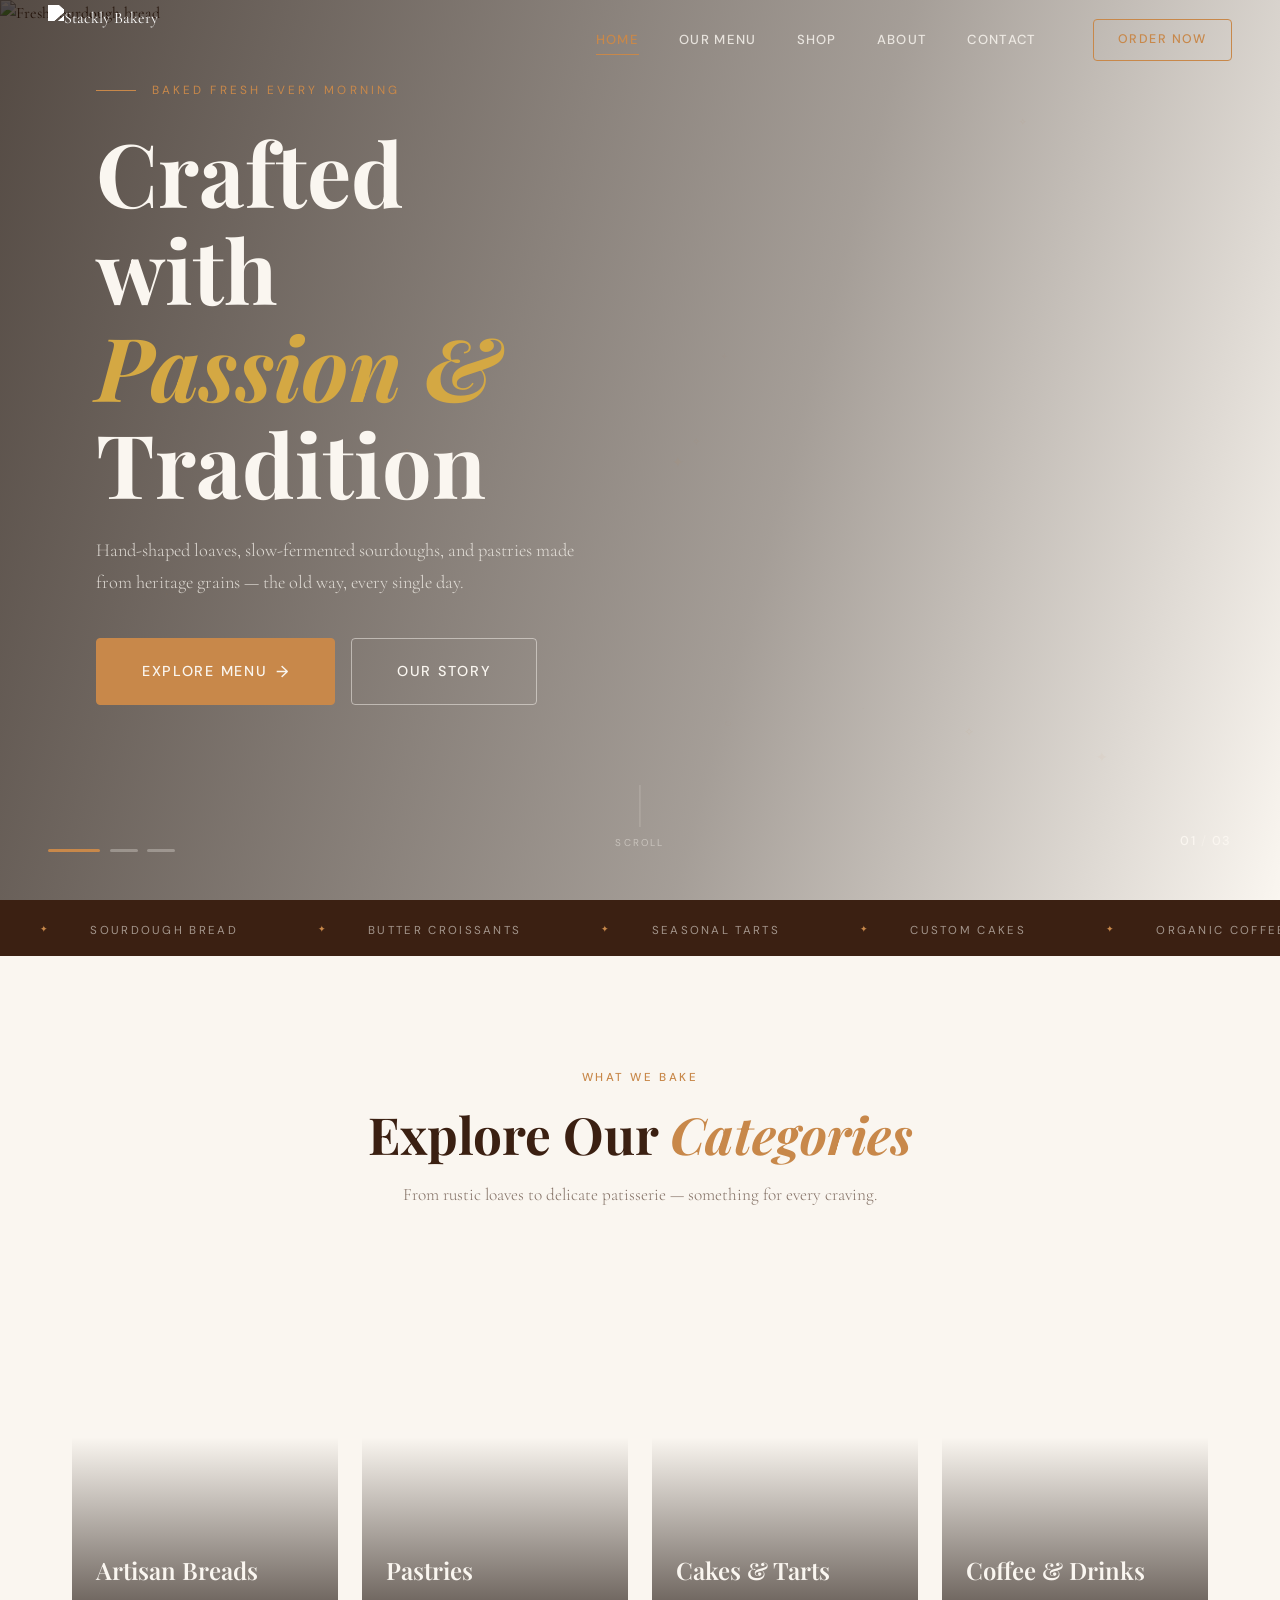
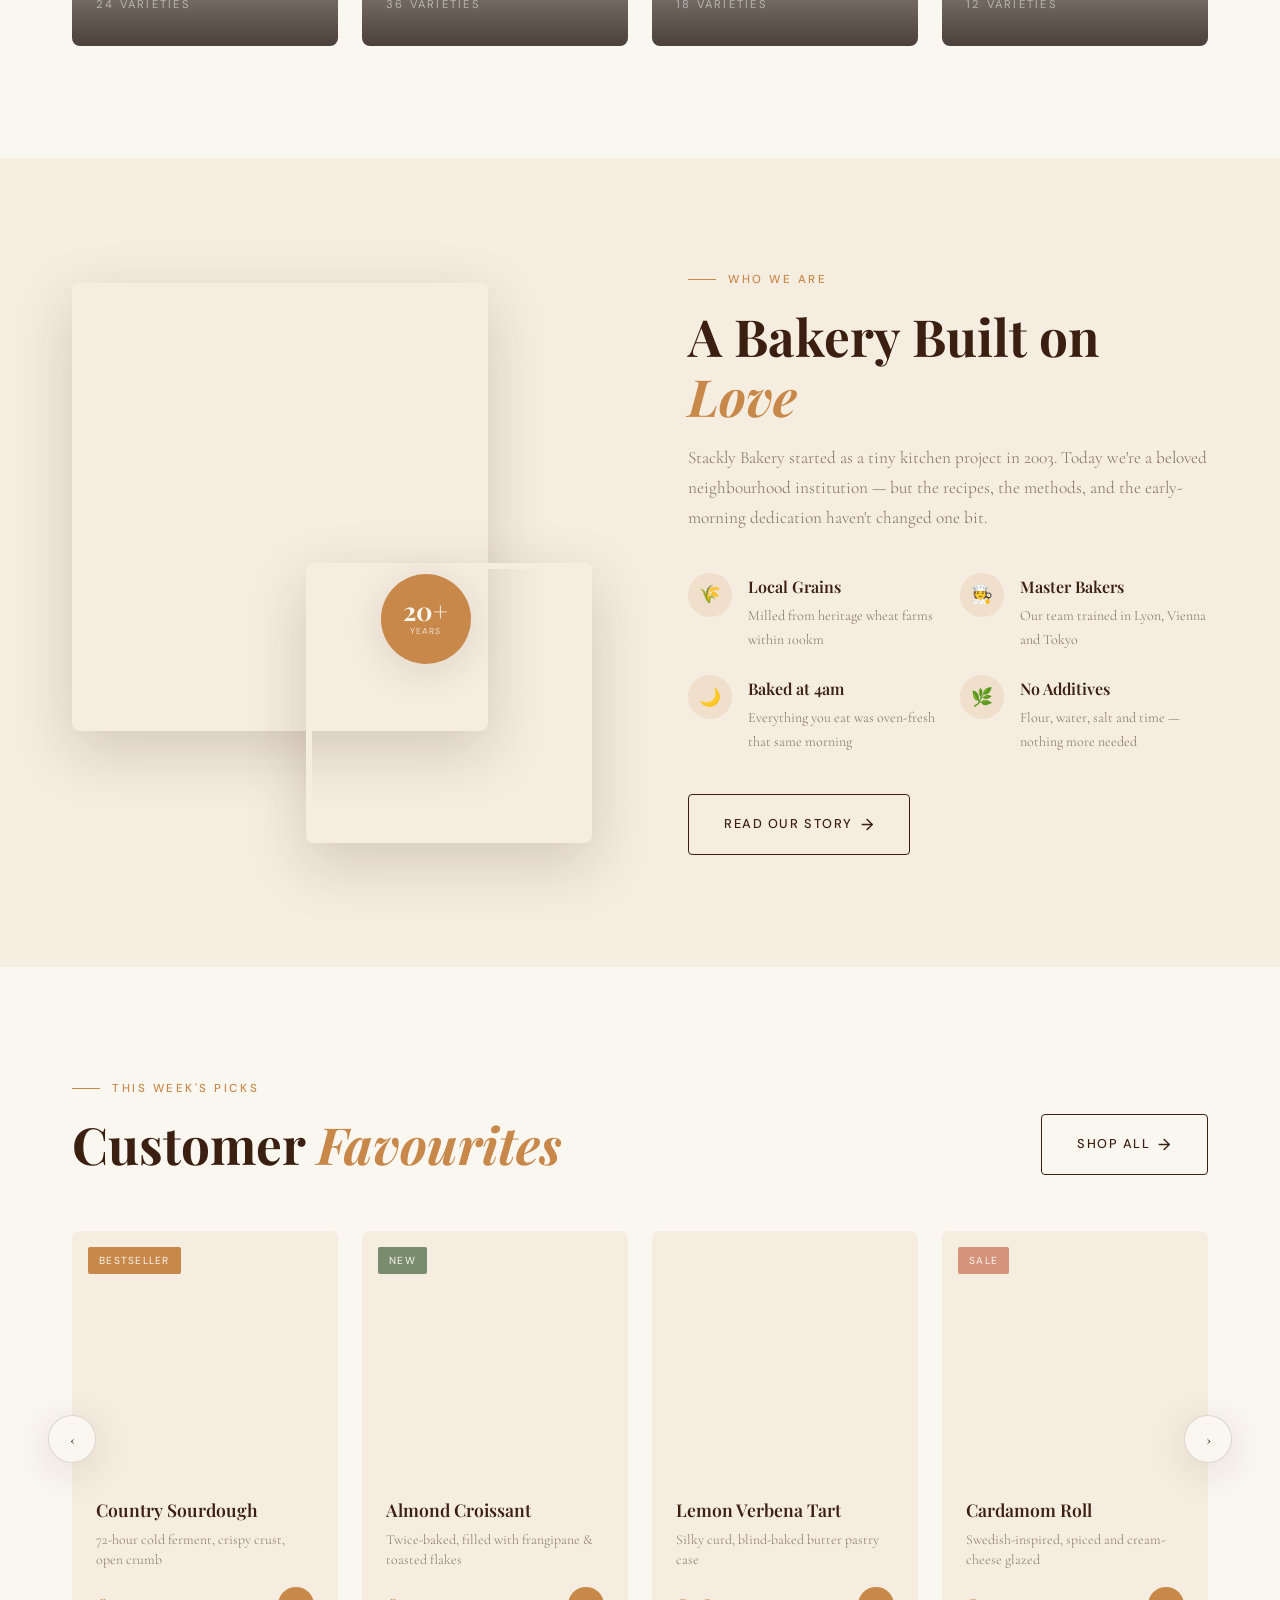
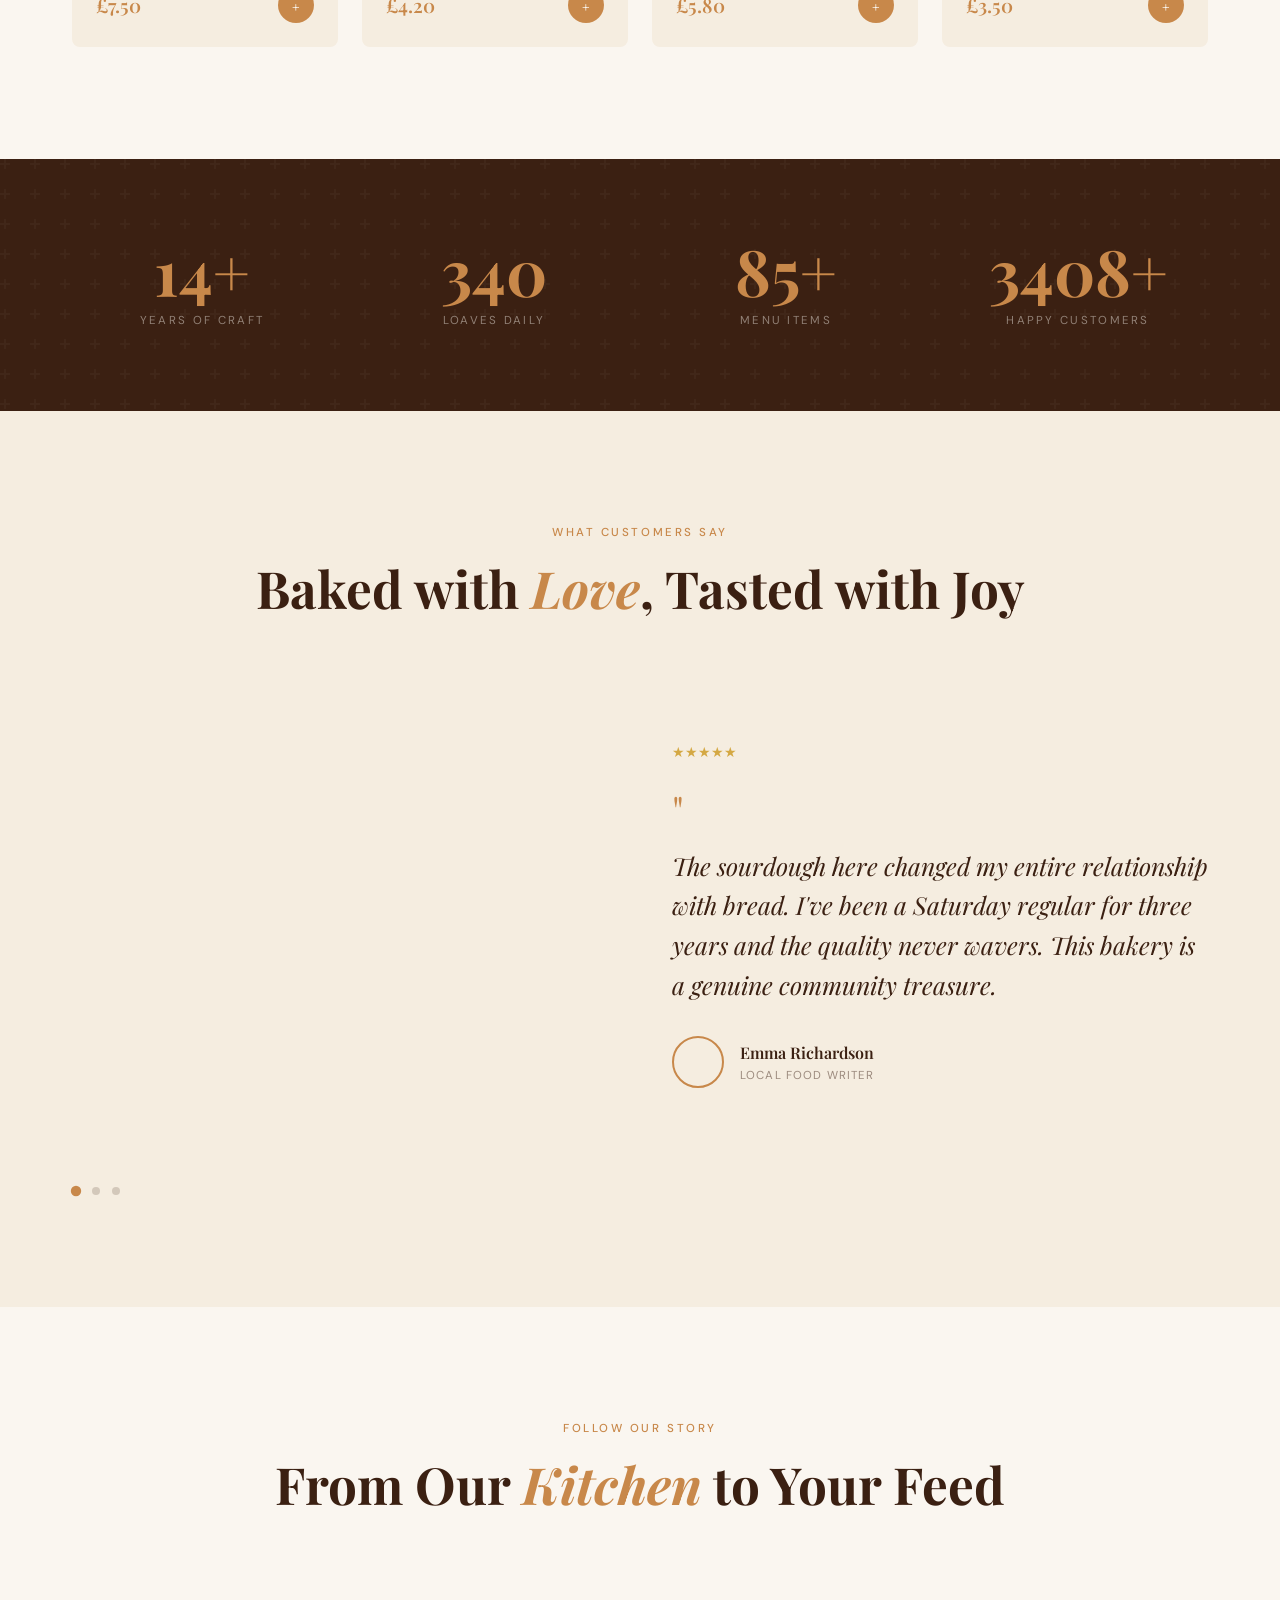
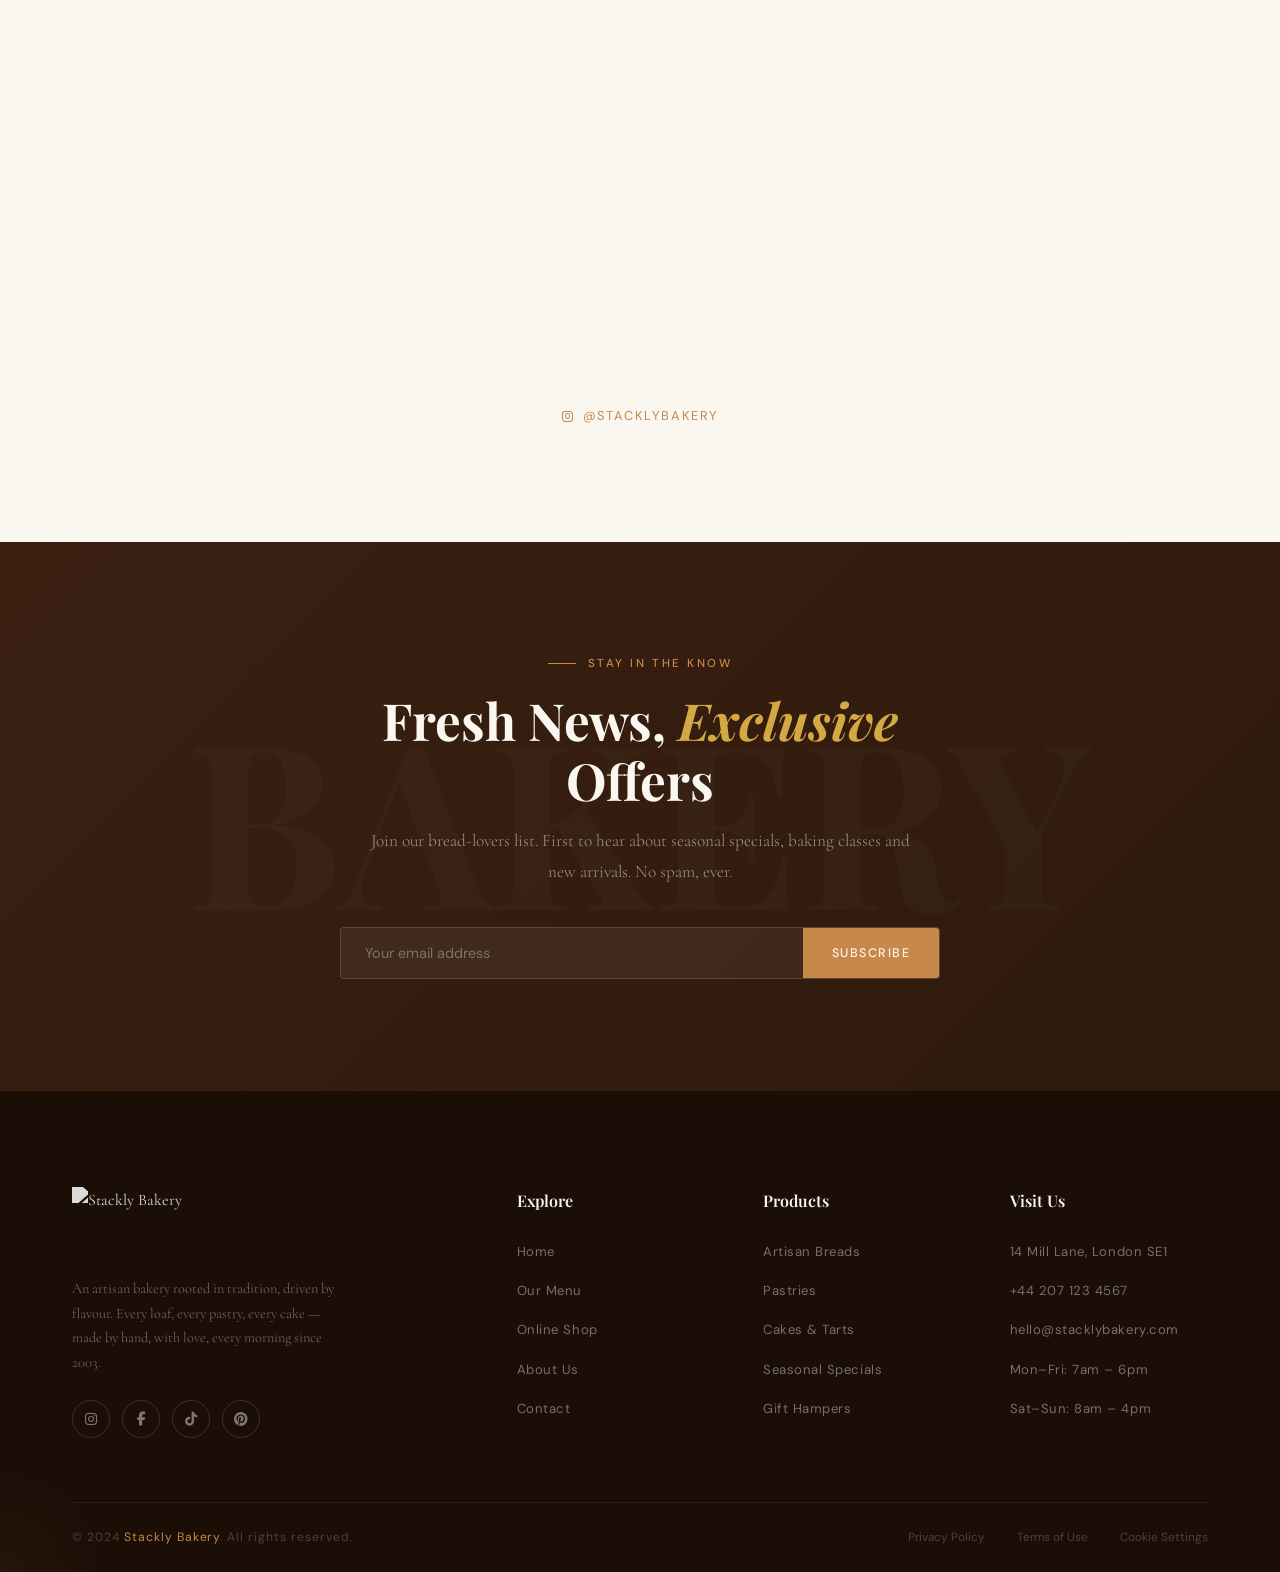
==== index.html @ cf2d7bab "initial commit" ====
<!DOCTYPE html>
<html lang="en">
<head>
  <meta charset="UTF-8" />
  <meta name="viewport" content="width=device-width, initial-scale=1.0" />
  <title>Stackly Bakery — Artisan Bread & Pastries</title>
  <link rel="stylesheet" href="style.css" />
  <link rel="stylesheet" href="https://cdnjs.cloudflare.com/ajax/libs/font-awesome/6.5.0/css/all.min.css" />
</head>
<body>

<!-- Page Transition -->
<div class="page-overlay" id="page-overlay"></div>

<!-- Mobile Menu -->
<nav class="mobile-menu" id="mobile-menu">
  <button class="mobile-close" id="mobile-close" aria-label="Close menu">
    <span class="mobile-close-icon"></span>
  </button>
  <a href="index.html" class="active">Home</a>
  <a href="menu.html">Our Menu</a>
  <a href="shop.html">Shop</a>
  <a href="about.html">About</a>
  <a href="contact.html">Contact</a>
  <div class="mobile-menu-order">
    <a href="shop.html" class="mobile-menu-order-btn">Order Now</a>
  </div>
  <div class="mobile-menu-footer">STACKLY BAKERY · EST. 2003</div>
</nav>

<!-- Navbar -->
<header class="navbar" id="navbar">
  <a href="index.html" class="nav-logo">
    <img
      src="https://snabsolutions.in/wp-content/uploads/2026/02/stackly-snab-solutions.png"
      alt="Stackly Bakery"
      class="nav-logo-img"
      loading="eager"
    />
    <span class="nav-logo-text"> <span></span></span>
  </a>
  <nav class="nav-links">
    <a href="index.html" class="active">Home</a>
    <a href="menu.html">Our Menu</a>
    <a href="shop.html">Shop</a>
    <a href="about.html">About</a>
    <a href="contact.html">Contact</a>
  </nav>
  <a href="shop.html" class="nav-cta">Order Now</a>
  <button class="hamburger" id="hamburger" aria-label="Open menu">
    <span></span><span></span><span></span>
  </button>
</header>

<!-- ══════════════════════════════════════════
     HERO SLIDER
══════════════════════════════════════════ -->
<section class="hero-home">
  <div class="hero-slider">

    <div class="hero-slide active">
      <img
        src="https://images.unsplash.com/photo-1555507036-ab1f4038808a?w=1600&q=80&fit=crop&fm=webp"
        alt="Fresh sourdough bread"
        loading="eager"
      />
      <div class="hero-content">
        <p class="hero-eyebrow">Baked Fresh Every Morning</p>
        <h1 class="hero-title">Crafted with<br /><em>Passion &</em><br />Tradition</h1>
        <p class="hero-text">Hand-shaped loaves, slow-fermented sourdoughs, and pastries made from heritage grains — the old way, every single day.</p>
        <div class="hero-btns">
          <a href="menu.html" class="btn btn-primary btn-lg btn-arrow">Explore Menu</a>
          <a href="about.html" class="btn btn-outline btn-lg">Our Story</a>
        </div>
      </div>
    </div>

    <div class="hero-slide">
      <img
        src="https://images.unsplash.com/photo-1558961363-fa8fdf82db35?w=1600&q=80&fit=crop&fm=webp"
        alt="Assorted pastries"
        loading="lazy"
      />
      <div class="hero-content">
        <p class="hero-eyebrow">Sweet Moments Daily</p>
        <h1 class="hero-title">Pastries Worth<br /><em>Waking Up</em><br />Early For</h1>
        <p class="hero-text">Buttery croissants, fruit tarts, and hand-piped cakes — each made in-house before sunrise so they're perfect for you.</p>
        <div class="hero-btns">
          <a href="menu.html" class="btn btn-primary btn-lg btn-arrow">View Pastries</a>
          <a href="shop.html" class="btn btn-outline btn-lg">Shop Gifts</a>
        </div>
      </div>
    </div>

    <div class="hero-slide">
      <img
        src="https://images.unsplash.com/photo-1509440159596-0249088772ff?w=1600&q=80&fit=crop&fm=webp"
        alt="Baker at work"
        loading="lazy"
      />
      <div class="hero-content">
        <p class="hero-eyebrow">Since 2003</p>
        <h1 class="hero-title">Twenty Years of<br /><em>Artisan</em><br />Excellence</h1>
        <p class="hero-text">Two decades of perfecting our craft. Locally sourced ingredients, time-honoured recipes, and a community that keeps us kneading.</p>
        <div class="hero-btns">
          <a href="about.html" class="btn btn-primary btn-lg btn-arrow">Our Journey</a>
          <a href="contact.html" class="btn btn-outline btn-lg">Find Us</a>
        </div>
      </div>
    </div>

  </div>

  <div class="slider-nav">
    <div class="slider-dot active"></div>
    <div class="slider-dot"></div>
    <div class="slider-dot"></div>
  </div>

  <div class="slider-counter">
    <span id="slider-current">01</span> / <span id="slider-total">03</span>
  </div>

  <div class="scroll-hint">
    <div class="scroll-hint-line"></div>
    <span>Scroll</span>
  </div>
</section>

<!-- MARQUEE -->
<div class="marquee-bar">
  <div class="marquee-track">
    <div class="marquee-item">Sourdough Bread</div>
    <div class="marquee-item">Butter Croissants</div>
    <div class="marquee-item">Seasonal Tarts</div>
    <div class="marquee-item">Custom Cakes</div>
    <div class="marquee-item">Organic Coffee</div>
    <div class="marquee-item">Artisan Bagels</div>
    <div class="marquee-item">Vegan Options</div>
    <div class="marquee-item">Gift Hampers</div>
    <div class="marquee-item">Sourdough Bread</div>
    <div class="marquee-item">Butter Croissants</div>
    <div class="marquee-item">Seasonal Tarts</div>
    <div class="marquee-item">Custom Cakes</div>
    <div class="marquee-item">Organic Coffee</div>
    <div class="marquee-item">Artisan Bagels</div>
    <div class="marquee-item">Vegan Options</div>
    <div class="marquee-item">Gift Hampers</div>
  </div>
</div>

<!-- CATEGORIES -->
<section class="section categories-section">
  <div class="container">
    <div class="text-center reveal">
      <p class="section-label">What We Bake</p>
      <h2 class="section-title">Explore Our <em>Categories</em></h2>
      <p class="section-sub">From rustic loaves to delicate patisserie — something for every craving.</p>
    </div>

    <div class="categories-grid">
      <div class="cat-card reveal" data-delay="1">
        <img src="https://images.unsplash.com/photo-1549931319-a545dcf3bc7c?w=600&q=80&fit=crop&fm=webp" alt="Artisan Breads" loading="lazy" />
        <div class="cat-card-info">
          <div class="cat-card-name">Artisan Breads</div>
          <div class="cat-card-count">24 varieties</div>
        </div>
        <a href="menu.html" class="cat-card-arrow">→</a>
      </div>

      <div class="cat-card reveal" data-delay="2">
        <img src="https://images.unsplash.com/photo-1548365328-8c6db3220e4c?w=600&q=80&fit=crop&fm=webp" alt="Pastries" loading="lazy" />
        <div class="cat-card-info">
          <div class="cat-card-name">Pastries</div>
          <div class="cat-card-count">36 varieties</div>
        </div>
        <a href="menu.html" class="cat-card-arrow">→</a>
      </div>

      <div class="cat-card reveal" data-delay="3">
        <img src="https://images.unsplash.com/photo-1486427944299-d1955d23e34d?w=600&q=80&fit=crop&fm=webp" alt="Cakes" loading="lazy" />
        <div class="cat-card-info">
          <div class="cat-card-name">Cakes &amp; Tarts</div>
          <div class="cat-card-count">18 varieties</div>
        </div>
        <a href="menu.html" class="cat-card-arrow">→</a>
      </div>

      <div class="cat-card reveal" data-delay="4">
        <img src="https://images.unsplash.com/photo-1495474472287-4d71bcdd2085?w=600&q=80&fit=crop&fm=webp" alt="Coffee &amp; Drinks" loading="lazy" />
        <div class="cat-card-info">
          <div class="cat-card-name">Coffee &amp; Drinks</div>
          <div class="cat-card-count">12 varieties</div>
        </div>
        <a href="menu.html" class="cat-card-arrow">→</a>
      </div>
    </div>
  </div>
</section>

<!-- ABOUT TEASER -->
<section class="section about-teaser">
  <div class="container">
    <div class="about-teaser-inner">
      <div class="about-image-stack reveal-left">
        <div class="about-img-main">
          <img src="https://images.unsplash.com/photo-1507003211169-0a1dd7228f2d?w=700&q=80&fit=crop&crop=faces&fm=webp" alt="Head baker" loading="lazy" />
        </div>
        <div class="about-img-accent">
          <img src="https://images.unsplash.com/photo-1568254183919-78a4f43a2877?w=400&q=80&fit=crop&fm=webp" alt="Fresh loaves" loading="lazy" />
        </div>
        <div class="about-badge">
          <div class="about-badge-num">20+</div>
          <div class="about-badge-text">Years</div>
        </div>
      </div>

      <div class="reveal-right">
        <p class="section-label">Who We Are</p>
        <h2 class="section-title">A Bakery Built on <em>Love</em></h2>
        <p class="section-sub">Stackly Bakery started as a tiny kitchen project in 2003. Today we're a beloved neighbourhood institution — but the recipes, the methods, and the early-morning dedication haven't changed one bit.</p>

        <div class="about-features">
          <div class="about-feat">
            <div class="about-feat-icon">🌾</div>
            <div>
              <div class="about-feat-title">Local Grains</div>
              <div class="about-feat-text">Milled from heritage wheat farms within 100km</div>
            </div>
          </div>
          <div class="about-feat">
            <div class="about-feat-icon">🧑‍🍳</div>
            <div>
              <div class="about-feat-title">Master Bakers</div>
              <div class="about-feat-text">Our team trained in Lyon, Vienna and Tokyo</div>
            </div>
          </div>
          <div class="about-feat">
            <div class="about-feat-icon">🌙</div>
            <div>
              <div class="about-feat-title">Baked at 4am</div>
              <div class="about-feat-text">Everything you eat was oven-fresh that same morning</div>
            </div>
          </div>
          <div class="about-feat">
            <div class="about-feat-icon">🌿</div>
            <div>
              <div class="about-feat-title">No Additives</div>
              <div class="about-feat-text">Flour, water, salt and time — nothing more needed</div>
            </div>
          </div>
        </div>

        <div style="margin-top:2.5rem">
          <a href="about.html" class="btn btn-outline-dark btn-arrow">Read Our Story</a>
        </div>
      </div>
    </div>
  </div>
</section>

<!-- FEATURED PRODUCTS -->
<section class="section products-section">
  <div class="container">
    <div style="display:flex;align-items:flex-end;justify-content:space-between;flex-wrap:wrap;gap:1rem;">
      <div class="reveal">
        <p class="section-label">This Week's Picks</p>
        <h2 class="section-title">Customer <em>Favourites</em></h2>
      </div>
      <a href="shop.html" class="btn btn-outline-dark btn-arrow reveal">Shop All</a>
    </div>

    <div class="products-carousel">
      <div class="products-track-wrap">
        <div class="products-track" id="products-track">

          <div class="product-card">
            <div class="product-img">
              <img src="https://images.unsplash.com/photo-1586444248902-2f64eddc13df?w=500&q=80&fit=crop&fm=webp" alt="Country Sourdough" loading="lazy" />
              <div class="product-badge">Bestseller</div>
            </div>
            <div class="product-info">
              <div class="product-name">Country Sourdough</div>
              <div class="product-desc">72-hour cold ferment, crispy crust, open crumb</div>
              <div class="product-footer">
                <div class="product-price">£7.50</div>
                <button class="product-add" title="Add to cart">+</button>
              </div>
            </div>
          </div>

          <div class="product-card">
            <div class="product-img">
              <img src="https://images.unsplash.com/photo-1555507036-ab1f4038808a?w=500&q=80&fit=crop&fm=webp" alt="Almond Croissant" loading="lazy" />
              <div class="product-badge new">New</div>
            </div>
            <div class="product-info">
              <div class="product-name">Almond Croissant</div>
              <div class="product-desc">Twice-baked, filled with frangipane &amp; toasted flakes</div>
              <div class="product-footer">
                <div class="product-price">£4.20</div>
                <button class="product-add" title="Add to cart">+</button>
              </div>
            </div>
          </div>

          <div class="product-card">
            <div class="product-img">
              <img src="https://images.unsplash.com/photo-1571115177098-24ec42ed204d?w=500&q=80&fit=crop&fm=webp" alt="Lemon Tart" loading="lazy" />
            </div>
            <div class="product-info">
              <div class="product-name">Lemon Verbena Tart</div>
              <div class="product-desc">Silky curd, blind-baked butter pastry case</div>
              <div class="product-footer">
                <div class="product-price">£5.80</div>
                <button class="product-add" title="Add to cart">+</button>
              </div>
            </div>
          </div>

          <div class="product-card">
            <div class="product-img">
              <img src="https://images.unsplash.com/photo-1464349095431-e9a21285b5f3?w=500&q=80&fit=crop&fm=webp" alt="Cardamom Roll" loading="lazy" />
              <div class="product-badge sale">Sale</div>
            </div>
            <div class="product-info">
              <div class="product-name">Cardamom Roll</div>
              <div class="product-desc">Swedish-inspired, spiced and cream-cheese glazed</div>
              <div class="product-footer">
                <div class="product-price">£3.50</div>
                <button class="product-add" title="Add to cart">+</button>
              </div>
            </div>
          </div>

          <div class="product-card">
            <div class="product-img">
              <img src="https://images.unsplash.com/photo-1520218747668-a1d58ad7d5ff?w=500&q=80&fit=crop&fm=webp" alt="Chocolate Cake" loading="lazy" />
            </div>
            <div class="product-info">
              <div class="product-name">Dark Chocolate Cake</div>
              <div class="product-desc">Three layers, ganache drip, cocoa nibs topping</div>
              <div class="product-footer">
                <div class="product-price">£32.00</div>
                <button class="product-add" title="Add to cart">+</button>
              </div>
            </div>
          </div>

          <div class="product-card">
            <div class="product-img">
              <img src="https://images.unsplash.com/photo-1534432182912-63863115e106?w=500&q=80&fit=crop&fm=webp" alt="Focaccia" loading="lazy" />
              <div class="product-badge new">New</div>
            </div>
            <div class="product-info">
              <div class="product-name">Rosemary Focaccia</div>
              <div class="product-desc">Dimpled, olive-oiled, topped with fleur de sel</div>
              <div class="product-footer">
                <div class="product-price">£5.00</div>
                <button class="product-add" title="Add to cart">+</button>
              </div>
            </div>
          </div>

        </div>
      </div>
      <button class="carousel-prev" id="carousel-prev">‹</button>
      <button class="carousel-next" id="carousel-next">›</button>
    </div>
  </div>
</section>

<!-- STATS -->
<section class="stats-section">
  <div class="container">
    <div class="stats-grid">
      <div class="stat-item reveal" data-delay="1">
        <div class="stat-num"><span data-count="20" data-suffix="+">0+</span></div>
        <div class="stat-label">Years of Craft</div>
      </div>
      <div class="stat-item reveal" data-delay="2">
        <div class="stat-num"><span data-count="480">0</span></div>
        <div class="stat-label">Loaves Daily</div>
      </div>
      <div class="stat-item reveal" data-delay="3">
        <div class="stat-num"><span data-count="120" data-suffix="+">0+</span></div>
        <div class="stat-label">Menu Items</div>
      </div>
      <div class="stat-item reveal" data-delay="4">
        <div class="stat-num"><span data-count="4800" data-suffix="+">0+</span></div>
        <div class="stat-label">Happy Customers</div>
      </div>
    </div>
  </div>
</section>

<!-- TESTIMONIALS -->
<section class="section testimonials-section">
  <div class="container">
    <div class="text-center reveal">
      <p class="section-label">What Customers Say</p>
      <h2 class="section-title">Baked with <em>Love</em>, Tasted with Joy</h2>
    </div>

    <div class="testimonials-wrap">
      <div class="testimonials-track" id="testimonials-track">

        <div class="testimonial-slide">
          <div class="testimonial-img">
            <img src="https://images.unsplash.com/photo-1556742049-0cfed4f6a45d?w=700&q=80&fit=crop&fm=webp" alt="Bakery interior" loading="lazy" />
          </div>
          <div class="testimonial-content">
            <div class="stars">★★★★★</div>
            <div class="testimonial-quote">"</div>
            <p class="testimonial-text">The sourdough here changed my entire relationship with bread. I've been a Saturday regular for three years and the quality never wavers. This bakery is a genuine community treasure.</p>
            <div class="testimonial-author">
              <div class="testimonial-avatar">
                <img src="https://images.unsplash.com/photo-1494790108755-2616b612b25c?w=100&q=80&fit=crop&crop=faces&fm=webp" alt="Emma R" loading="lazy" />
              </div>
              <div>
                <div class="testimonial-name">Emma Richardson</div>
                <div class="testimonial-role">Local food writer</div>
              </div>
            </div>
          </div>
        </div>

        <div class="testimonial-slide">
          <div class="testimonial-img">
            <img src="https://images.unsplash.com/photo-1517433367423-c7e5b0f35086?w=700&q=80&fit=crop&fm=webp" alt="Pastries" loading="lazy" />
          </div>
          <div class="testimonial-content">
            <div class="stars">★★★★★</div>
            <div class="testimonial-quote">"</div>
            <p class="testimonial-text">Stackly Bakery made our wedding cake and it was absolutely stunning — beautiful to look at and even better to eat. Every single guest asked who made it. Worth every penny.</p>
            <div class="testimonial-author">
              <div class="testimonial-avatar">
                <img src="https://images.unsplash.com/photo-1507003211169-0a1dd7228f2d?w=100&q=80&fit=crop&crop=faces&fm=webp" alt="James T" loading="lazy" />
              </div>
              <div>
                <div class="testimonial-name">James &amp; Sophie Thornton</div>
                <div class="testimonial-role">Wedding clients</div>
              </div>
            </div>
          </div>
        </div>

        <div class="testimonial-slide">
          <div class="testimonial-img">
            <img src="https://images.unsplash.com/photo-1495147466023-ac5c588e2e94?w=700&q=80&fit=crop&fm=webp" alt="Cakes display" loading="lazy" />
          </div>
          <div class="testimonial-content">
            <div class="stars">★★★★★</div>
            <div class="testimonial-quote">"</div>
            <p class="testimonial-text">I've tried bakeries across Europe and Stackly matches the very best. The croissants have that perfect lamination and the almond filling is not overly sweet. Truly world-class.</p>
            <div class="testimonial-author">
              <div class="testimonial-avatar">
                <img src="https://images.unsplash.com/photo-1438761681033-6461ffad8d80?w=100&q=80&fit=crop&crop=faces&fm=webp" alt="Sophie M" loading="lazy" />
              </div>
              <div>
                <div class="testimonial-name">Sophie Marceau</div>
                <div class="testimonial-role">Travel food blogger</div>
              </div>
            </div>
          </div>
        </div>

      </div>
    </div>
    <div class="t-nav" style="margin-top:2rem">
      <div class="t-dot active"></div>
      <div class="t-dot"></div>
      <div class="t-dot"></div>
    </div>
  </div>
</section>

<!-- INSTAGRAM GALLERY -->
<section class="section gallery-section">
  <div class="container-wide">
    <div class="text-center reveal">
      <p class="section-label">Follow Our Story</p>
      <h2 class="section-title">From Our <em>Kitchen</em> to Your Feed</h2>
    </div>

    <div class="insta-grid" style="margin-top:3rem">
      <div class="insta-item"><img src="https://images.unsplash.com/photo-1555507036-ab1f4038808a?w=600&q=80&fit=crop&fm=webp" alt="Gallery 1" loading="lazy" /><div class="insta-overlay"><span>📷</span></div></div>
      <div class="insta-item"><img src="https://images.unsplash.com/photo-1558961363-fa8fdf82db35?w=400&q=80&fit=crop&fm=webp" alt="Gallery 2" loading="lazy" /><div class="insta-overlay"><span>📷</span></div></div>
      <div class="insta-item"><img src="https://images.unsplash.com/photo-1549931319-a545dcf3bc7c?w=400&q=80&fit=crop&fm=webp" alt="Gallery 3" loading="lazy" /><div class="insta-overlay"><span>📷</span></div></div>
      <div class="insta-item"><img src="https://images.unsplash.com/photo-1571115177098-24ec42ed204d?w=400&q=80&fit=crop&fm=webp" alt="Gallery 4" loading="lazy" /><div class="insta-overlay"><span>📷</span></div></div>
      <div class="insta-item"><img src="https://images.unsplash.com/photo-1464349095431-e9a21285b5f3?w=400&q=80&fit=crop&fm=webp" alt="Gallery 5" loading="lazy" /><div class="insta-overlay"><span>📷</span></div></div>
      <div class="insta-item"><img src="https://images.unsplash.com/photo-1586444248902-2f64eddc13df?w=400&q=80&fit=crop&fm=webp" alt="Gallery 6" loading="lazy" /><div class="insta-overlay"><span>📷</span></div></div>
      <div class="insta-item"><img src="https://images.unsplash.com/photo-1517433367423-c7e5b0f35086?w=400&q=80&fit=crop&fm=webp" alt="Gallery 7" loading="lazy" /><div class="insta-overlay"><span>📷</span></div></div>
    </div>

    <div class="insta-cta" style="margin-top:2rem">
      <a href="#" class="insta-handle"><i class="fab fa-instagram"></i> @stacklybakery</a>
    </div>
  </div>
</section>

<!-- NEWSLETTER -->
<section class="newsletter-section">
  <div class="newsletter-inner reveal">
    <p class="section-label" style="justify-content:center;color:var(--caramel)">Stay in the Know</p>
    <h2 class="section-title" style="color:var(--cream)">Fresh News, <em style="color:var(--gold)">Exclusive</em> Offers</h2>
    <p class="section-sub">Join our bread-lovers list. First to hear about seasonal specials, baking classes and new arrivals. No spam, ever.</p>
    <form class="newsletter-form" onsubmit="return false">
      <input type="email" placeholder="Your email address" required />
      <button type="submit">Subscribe</button>
    </form>
  </div>
</section>

<!-- FOOTER -->
<footer>
  <div class="container">
    <div class="footer-grid">

      <div class="footer-brand">
        <div class="footer-logo-wrap">
          <img
            src="https://snabsolutions.in/wp-content/uploads/2026/02/stackly-snab-solutions.png"
            alt="Stackly Bakery"
            class="footer-logo-img"
            loading="lazy"
          />
          <span class="footer-logo-text"><span></span></span>
        </div>
        <p>An artisan bakery rooted in tradition, driven by flavour. Every loaf, every pastry, every cake — made by hand, with love, every morning since 2003.</p>
        <div class="footer-socials">
          <a href="#" aria-label="Instagram"><i class="fab fa-instagram"></i></a>
          <a href="#" aria-label="Facebook"><i class="fab fa-facebook-f"></i></a>
          <a href="#" aria-label="TikTok"><i class="fab fa-tiktok"></i></a>
          <a href="#" aria-label="Pinterest"><i class="fab fa-pinterest"></i></a>
        </div>
      </div>

      <div>
        <div class="footer-col-title">Explore</div>
        <ul class="footer-links">
          <li><a href="index.html">Home</a></li>
          <li><a href="menu.html">Our Menu</a></li>
          <li><a href="shop.html">Online Shop</a></li>
          <li><a href="about.html">About Us</a></li>
          <li><a href="contact.html">Contact</a></li>
        </ul>
      </div>

      <div>
        <div class="footer-col-title">Products</div>
        <ul class="footer-links">
          <li><a href="menu.html">Artisan Breads</a></li>
          <li><a href="menu.html">Pastries</a></li>
          <li><a href="menu.html">Cakes &amp; Tarts</a></li>
          <li><a href="menu.html">Seasonal Specials</a></li>
          <li><a href="shop.html">Gift Hampers</a></li>
        </ul>
      </div>

      <div>
        <div class="footer-col-title">Visit Us</div>
        <ul class="footer-links">
          <li><a href="#">14 Mill Lane, London SE1</a></li>
          <li><a href="tel:+442071234567">+44 207 123 4567</a></li>
          <li><a href="mailto:hello@stacklybakery.com">hello@stacklybakery.com</a></li>
          <li><a href="#">Mon–Fri: 7am – 6pm</a></li>
          <li><a href="#">Sat–Sun: 8am – 4pm</a></li>
        </ul>
      </div>

    </div>
    <div class="footer-bottom">
      <p class="footer-copy">© 2024 <span>Stackly Bakery</span>. All rights reserved.</p>
      <div class="footer-legal">
        <a href="#">Privacy Policy</a>
        <a href="#">Terms of Use</a>
        <a href="#">Cookie Settings</a>
      </div>
    </div>
  </div>
</footer>

<script src="main.js"></script>
</body>
</html>
---- style.css ----
/* ============================================
   STACKLY BAKERY — Main Stylesheet
   style.css
   ============================================ */

@import url('https://fonts.googleapis.com/css2?family=Playfair+Display:ital,wght@0,400;0,600;0,700;0,900;1,400;1,600&family=Cormorant+Garamond:ital,wght@0,300;0,400;0,500;1,300;1,400&family=DM+Sans:wght@300;400;500&display=swap');

/* ─── CSS Variables ─────────────────────────── */
:root {
  --cream:     #faf6f0;
  --warm:      #f5ede0;
  --caramel:   #c8884a;
  --caramel-d: #a96e34;
  --brown:     #3b2012;
  --dark:      #1a0e07;
  --sage:      #7a8c6e;
  --rose:      #d4937a;
  --gold:      #d4a843;

  --font-display: 'Playfair Display', Georgia, serif;
  --font-body:    'Cormorant Garamond', serif;
  --font-ui:      'DM Sans', sans-serif;

  --nav-h: 80px;
  --transition: 0.4s cubic-bezier(0.25, 0.46, 0.45, 0.94);
  --radius: 4px;
  --shadow: 0 8px 40px rgba(59,32,18,0.12);
  --shadow-lg: 0 20px 60px rgba(59,32,18,0.18);
}

/* ─── Reset & Base ──────────────────────────── */
*, *::before, *::after {
  margin: 0;
  padding: 0;
  box-sizing: border-box;
}

html {
  scroll-behavior: smooth;
  font-size: 16px;
}

body {
  font-family: var(--font-body);
  background: var(--cream);
  color: var(--brown);
  overflow-x: hidden;
  line-height: 1.7;
}

img {
  display: block;
  width: 100%;
  height: 100%;
  object-fit: cover;
}

a {
  text-decoration: none;
  color: inherit;
}

ul { list-style: none; }

button {
  cursor: pointer;
  border: none;
  background: none;
  font-family: inherit;
}

.container {
  max-width: 1200px;
  margin: 0 auto;
  padding: 0 2rem;
}

.container-wide {
  max-width: 1440px;
  margin: 0 auto;
  padding: 0 2rem;
}

/* ─── Page Transition ───────────────────────── */
.page-overlay {
  position: fixed;
  inset: 0;
  background: var(--brown);
  z-index: 9999;
  transform: translateY(-100%);
  transition: transform 0.6s cubic-bezier(0.77,0,0.175,1);
  pointer-events: none;
}

.page-overlay.active {
  transform: translateY(0);
  pointer-events: all;
}

.page-overlay.exit {
  transform: translateY(100%);
}

/* ─── Scrollbar ─────────────────────────────── */
::-webkit-scrollbar { width: 5px; }
::-webkit-scrollbar-track { background: var(--warm); }
::-webkit-scrollbar-thumb { background: var(--caramel); border-radius: 10px; }

/* ============================================
   NAVIGATION
   ============================================ */
.navbar {
  position: fixed;
  top: 0;
  left: 0;
  right: 0;
  height: var(--nav-h);
  display: flex;
  align-items: center;
  z-index: 1000;
  transition: background var(--transition), box-shadow var(--transition), height var(--transition);
  padding: 0 3rem;
  gap: 2rem;
}

.navbar.scrolled {
  background: rgba(26,14,7,0.97);
  backdrop-filter: blur(12px);
  box-shadow: 0 2px 24px rgba(59,32,18,0.25);
  height: 64px;
}

.navbar.dark-nav {
  background: rgba(26,14,7,0.85);
  backdrop-filter: blur(8px);
}

.navbar.dark-nav.scrolled {
  background: rgba(26,14,7,0.97);
}

/* ─── Logo ──────────────────────────────────── */
.nav-logo {
  display: flex;
  align-items: center;
  gap: 0.75rem;
  flex-shrink: 0;
  text-decoration: none;
}

.nav-logo-img {
  height: 70px;
  width: auto;
  object-fit: contain;
  display: block;
  /* White tinted logo on dark nav */
  filter: brightness(0) invert(1);
  transition: filter var(--transition), transform var(--transition);
}

.nav-logo:hover .nav-logo-img {
  transform: scale(1.04);
}

/* Keep white on dark nav always */
.navbar.dark-nav .nav-logo-img,
.navbar.dark-nav.scrolled .nav-logo-img {
  filter: brightness(0) invert(1);
}

/* On light scrolled nav, show original colors */
.navbar:not(.dark-nav).scrolled .nav-logo-img {
  filter: none;
}

.nav-logo-text {
  font-family: var(--font-display);
  font-size: 1.45rem;
  font-weight: 700;
  color: var(--cream);
  letter-spacing: 0.02em;
  transition: color var(--transition);
}

.navbar:not(.dark-nav).scrolled .nav-logo-text {
  color: var(--brown);
}

.nav-logo-text span { color: var(--caramel); }

.nav-links {
  display: flex;
  align-items: center;
  gap: 2.5rem;
  margin-left: auto;
  margin-right: 1.5rem;
}

.nav-links a {
  font-family: var(--font-ui);
  font-size: 0.82rem;
  font-weight: 500;
  letter-spacing: 0.1em;
  text-transform: uppercase;
  color: rgba(250,246,240,0.82);
  transition: color var(--transition);
  position: relative;
}

.nav-links a::after {
  content: '';
  position: absolute;
  bottom: -4px;
  left: 0;
  width: 0;
  height: 1px;
  background: var(--caramel);
  transition: width var(--transition);
}

.nav-links a:hover::after,
.nav-links a.active::after { width: 100%; }

.nav-links a:hover,
.nav-links a.active { color: var(--caramel); }

.navbar:not(.dark-nav).scrolled .nav-links a {
  color: rgba(59,32,18,0.8);
}

.nav-cta {
  font-family: var(--font-ui);
  font-size: 0.78rem;
  font-weight: 500;
  letter-spacing: 0.12em;
  text-transform: uppercase;
  padding: 0.6rem 1.5rem;
  border: 1px solid var(--caramel);
  color: var(--caramel);
  border-radius: var(--radius);
  transition: all var(--transition);
  white-space: nowrap;
  position: relative;
  overflow: hidden;
}

.nav-cta::before {
  content: '';
  position: absolute;
  inset: 0;
  background: var(--caramel);
  transform: scaleX(0);
  transform-origin: left;
  transition: transform 0.4s cubic-bezier(0.77,0,0.175,1);
}

.nav-cta:hover::before { transform: scaleX(1); }

.nav-cta span, .nav-cta { position: relative; }

.nav-cta:hover {
  color: var(--cream);
}

/* Cart badge */
.cart-count {
  position: absolute;
  top: -6px;
  right: -6px;
  width: 18px;
  height: 18px;
  border-radius: 50%;
  background: var(--caramel);
  color: var(--cream);
  font-family: var(--font-ui);
  font-size: 0.58rem;
  font-weight: 700;
  display: flex;
  align-items: center;
  justify-content: center;
}

/* ─── Hamburger ─────────────────────────────── */
.hamburger {
  display: none;
  flex-direction: column;
  justify-content: center;
  gap: 6px;
  width: 42px;
  height: 42px;
  padding: 8px;
  margin-left: auto;
  z-index: 1100;
  background: rgba(250,246,240,0.08);
  border: 1px solid rgba(250,246,240,0.18);
  border-radius: 6px;
  transition: background var(--transition), border-color var(--transition);
}

.hamburger:hover {
  background: rgba(200,136,74,0.18);
  border-color: var(--caramel);
}

.hamburger span {
  display: block;
  height: 2px;
  background: var(--cream);
  border-radius: 2px;
  transition: all 0.38s cubic-bezier(0.68,-0.55,0.265,1.55);
  transform-origin: center;
}

.hamburger span:nth-child(1) { width: 100%; }
.hamburger span:nth-child(2) { width: 72%; }
.hamburger span:nth-child(3) { width: 100%; }

.hamburger.open span:nth-child(1) {
  transform: translateY(8px) rotate(45deg);
  width: 100%;
}

.hamburger.open span:nth-child(2) {
  opacity: 0;
  transform: scaleX(0);
}

.hamburger.open span:nth-child(3) {
  transform: translateY(-8px) rotate(-45deg);
}

/* ─── Mobile Menu ───────────────────────────── */
.mobile-menu {
  position: fixed;
  inset: 0;
  background: var(--dark);
  z-index: 1050;
  display: flex;
  flex-direction: column;
  align-items: center;
  justify-content: center;
  gap: 0.4rem;
  transform: translateX(100%);
  transition: transform 0.52s cubic-bezier(0.77,0,0.175,1);
  overflow: hidden;
}

.mobile-menu::before {
  content: '';
  position: absolute;
  width: 600px;
  height: 600px;
  border-radius: 50%;
  background: radial-gradient(circle, rgba(200,136,74,0.07) 0%, transparent 70%);
  top: -200px;
  right: -200px;
  pointer-events: none;
}

.mobile-menu.open { transform: translateX(0); }

.mobile-menu a {
  font-family: var(--font-display);
  font-size: clamp(1.8rem,6vw,3rem);
  color: var(--cream);
  font-weight: 600;
  letter-spacing: 0.02em;
  transition: color 0.3s;
  opacity: 0;
  transform: translateX(40px);
  padding: 0.4rem 0;
  position: relative;
}

.mobile-menu a::after {
  content: '';
  position: absolute;
  bottom: 0;
  left: 0;
  width: 0;
  height: 1px;
  background: var(--caramel);
  transition: width 0.3s ease;
}

.mobile-menu a:hover::after { width: 100%; }

.mobile-menu.open a {
  opacity: 1;
  transform: translateX(0);
  transition: opacity 0.4s ease, transform 0.4s ease, color 0.3s;
}

.mobile-menu.open a:nth-child(1) { transition-delay: 0.12s; }
.mobile-menu.open a:nth-child(2) { transition-delay: 0.18s; }
.mobile-menu.open a:nth-child(3) { transition-delay: 0.24s; }
.mobile-menu.open a:nth-child(4) { transition-delay: 0.30s; }
.mobile-menu.open a:nth-child(5) { transition-delay: 0.36s; }

.mobile-menu a:hover { color: var(--caramel); }

.mobile-menu-order {
  margin-top: 1.5rem;
  opacity: 0;
  transform: translateY(20px);
  transition: opacity 0.4s ease, transform 0.4s ease !important;
}

.mobile-menu.open .mobile-menu-order {
  opacity: 1;
  transform: translateY(0);
  transition-delay: 0.42s !important;
}

.mobile-menu-order-btn {
  font-family: var(--font-ui) !important;
  font-size: 0.85rem !important;
  letter-spacing: 0.15em !important;
  text-transform: uppercase !important;
  padding: 0.9rem 2.5rem !important;
  background: var(--caramel) !important;
  color: var(--cream) !important;
  border-radius: var(--radius) !important;
  display: inline-block;
}

.mobile-menu-order-btn:hover {
  background: var(--caramel-d) !important;
}

.mobile-menu-order-btn::after { display: none !important; }

.mobile-menu-footer {
  position: absolute;
  bottom: 2.5rem;
  font-family: var(--font-ui);
  font-size: 0.7rem;
  color: rgba(250,246,240,0.25);
  letter-spacing: 0.18em;
  text-transform: uppercase;
}

.mobile-close {
  position: absolute;
  top: 1.5rem;
  right: 1.5rem;
  width: 46px;
  height: 46px;
  border-radius: 50%;
  background: rgba(250,246,240,0.07);
  border: 1px solid rgba(250,246,240,0.12);
  display: flex;
  align-items: center;
  justify-content: center;
  cursor: pointer;
  transition: background var(--transition), border-color var(--transition), opacity 0.3s 0.3s;
  z-index: 10;
  opacity: 0;
}

.mobile-menu.open .mobile-close { opacity: 1; }

.mobile-close:hover {
  background: var(--caramel);
  border-color: var(--caramel);
}

.mobile-close-icon {
  width: 18px;
  height: 18px;
  position: relative;
}

.mobile-close-icon::before,
.mobile-close-icon::after {
  content: '';
  position: absolute;
  top: 50%;
  left: 0;
  width: 100%;
  height: 2px;
  background: var(--cream);
  border-radius: 2px;
}

.mobile-close-icon::before { transform: translateY(-50%) rotate(45deg); }
.mobile-close-icon::after  { transform: translateY(-50%) rotate(-45deg); }

/* Mobile logo in nav */
.nav-logo-img-mobile {
  display: none;
}

/* ============================================
   BUTTONS
   ============================================ */
.btn {
  display: inline-flex;
  align-items: center;
  gap: 0.5rem;
  font-family: var(--font-ui);
  font-size: 0.8rem;
  font-weight: 500;
  letter-spacing: 0.12em;
  text-transform: uppercase;
  padding: 1rem 2.2rem;
  border-radius: var(--radius);
  transition: all var(--transition);
  position: relative;
  overflow: hidden;
}

.btn::before {
  content: '';
  position: absolute;
  inset: 0;
  background: rgba(255,255,255,0.08);
  transform: scaleX(0);
  transform-origin: left;
  transition: transform 0.4s ease;
}

.btn:hover::before { transform: scaleX(1); }

.btn-primary {
  background: var(--caramel);
  color: var(--cream);
  border: 1px solid var(--caramel);
}

.btn-primary:hover {
  background: var(--caramel-d);
  border-color: var(--caramel-d);
  transform: translateY(-2px);
  box-shadow: 0 8px 24px rgba(200,136,74,0.35);
}

.btn-outline {
  background: transparent;
  color: var(--cream);
  border: 1px solid rgba(250,246,240,0.5);
}

.btn-outline:hover {
  border-color: var(--cream);
  background: rgba(250,246,240,0.1);
  transform: translateY(-2px);
}

.btn-outline-dark {
  background: transparent;
  color: var(--brown);
  border: 1px solid var(--brown);
}

.btn-outline-dark:hover {
  background: var(--brown);
  color: var(--cream);
  transform: translateY(-2px);
}

.btn-lg { padding: 1.2rem 2.8rem; font-size: 0.9rem; }

.btn-arrow::after {
  content: '→';
  font-size: 1rem;
  transition: transform 0.3s ease;
}

.btn:hover.btn-arrow::after { transform: translateX(5px); }

/* ============================================
   SECTION COMMONS
   ============================================ */
.section { padding: 7rem 0; }

.section-label {
  font-family: var(--font-ui);
  font-size: 0.72rem;
  font-weight: 500;
  letter-spacing: 0.22em;
  text-transform: uppercase;
  color: var(--caramel);
  display: flex;
  align-items: center;
  gap: 0.75rem;
  margin-bottom: 1rem;
}

.section-label::before {
  content: '';
  display: block;
  width: 28px;
  height: 1px;
  background: var(--caramel);
}

.section-title {
  font-family: var(--font-display);
  font-size: clamp(2rem,4vw,3.2rem);
  font-weight: 700;
  line-height: 1.18;
  color: var(--brown);
}

.section-title em {
  font-style: italic;
  color: var(--caramel);
}

.section-sub {
  font-size: 1.08rem;
  color: rgba(59,32,18,0.62);
  max-width: 560px;
  margin-top: 1rem;
  font-weight: 300;
  line-height: 1.75;
}

.text-center { text-align: center; }
.text-center .section-sub { margin: 1rem auto 0; }
.text-center .section-label { justify-content: center; }
.text-center .section-label::before { display: none; }

/* ─── Reveal Animations ─────────────────────── */
.reveal {
  opacity: 0;
  transform: translateY(36px);
  transition: opacity 0.85s ease, transform 0.85s ease;
}

.reveal.visible {
  opacity: 1;
  transform: translateY(0);
}

.reveal-left {
  opacity: 0;
  transform: translateX(-44px);
  transition: opacity 0.85s ease, transform 0.85s ease;
}

.reveal-left.visible {
  opacity: 1;
  transform: translateX(0);
}

.reveal-right {
  opacity: 0;
  transform: translateX(44px);
  transition: opacity 0.85s ease, transform 0.85s ease;
}

.reveal-right.visible {
  opacity: 1;
  transform: translateX(0);
}

.reveal-scale {
  opacity: 0;
  transform: scale(0.92);
  transition: opacity 0.85s ease, transform 0.85s ease;
}

.reveal-scale.visible {
  opacity: 1;
  transform: scale(1);
}

[data-delay="1"] { transition-delay: 0.1s; }
[data-delay="2"] { transition-delay: 0.2s; }
[data-delay="3"] { transition-delay: 0.3s; }
[data-delay="4"] { transition-delay: 0.4s; }
[data-delay="5"] { transition-delay: 0.5s; }
[data-delay="6"] { transition-delay: 0.6s; }

/* ============================================
   HERO — HOME
   ============================================ */
/* ============================================
   HERO — HOME
   ============================================ */
.hero-home {
  position: relative;
  height: 100vh;
  min-height: 680px;

  /* Add top spacing for fixed navbar/logo */
  padding-top: 120px;

  display: flex;
  align-items: center;
  overflow: hidden;
}

.hero-slider {
  position: absolute;
  inset: 0;
}

.hero-slide {
  position: absolute;
  inset: 0;
  opacity: 0;
  transition: opacity 1.3s ease;
}

.hero-slide.active { opacity: 1; }

.hero-slide img {
  position: absolute;
  inset: 0;
  transform: scale(1.08);
  transition: transform 8s ease;
}

.hero-slide.active img { transform: scale(1); }

.hero-slide::after {
  content: '';
  position: absolute;
  inset: 0;
  background: linear-gradient(
    105deg,
    rgba(26,14,7,0.74) 0%,
    rgba(26,14,7,0.38) 60%,
    transparent 100%
  );
}

.hero-content {
  position: relative;
  z-index: 2;

  /* increased top spacing */
  padding: 5rem 6rem 0;

  max-width: 680px;
}

.hero-eyebrow {
  font-family: var(--font-ui);
  font-size: 0.74rem;
  letter-spacing: 0.26em;
  text-transform: uppercase;
  color: var(--caramel);
  display: flex;
  align-items: center;
  gap: 1rem;
  margin-bottom: 1.5rem;
  opacity: 0;
  transform: translateY(16px);
  transition: opacity 0.8s 0.3s, transform 0.8s 0.3s;
}

.hero-slide.active .hero-eyebrow {
  opacity: 1;
  transform: translateY(0);
}

.hero-eyebrow::before {
  content: '';
  width: 40px;
  height: 1px;
  background: var(--caramel);
}

.hero-title {
  font-family: var(--font-display);
  font-size: clamp(3rem,7vw,5.5rem);
  font-weight: 700;
  line-height: 1.1;
  color: var(--cream);
  margin-bottom: 1.5rem;
  opacity: 0;
  transform: translateY(24px);
  transition: opacity 0.9s 0.5s, transform 0.9s 0.5s;
}

.hero-slide.active .hero-title {
  opacity: 1;
  transform: translateY(0);
}

.hero-title em {
  color: var(--gold);
  font-style: italic;
}

.hero-text {
  font-size: 1.15rem;
  color: rgba(250,246,240,0.78);
  font-weight: 300;
  margin-bottom: 2.5rem;
  max-width: 480px;
  opacity: 0;
  transform: translateY(20px);
  transition: opacity 0.9s 0.7s, transform 0.9s 0.7s;
}

.hero-slide.active .hero-text {
  opacity: 1;
  transform: translateY(0);
}

.hero-btns {
  display: flex;
  gap: 1rem;
  flex-wrap: wrap;
  opacity: 0;
  transform: translateY(16px);
  transition: opacity 0.8s 0.9s, transform 0.8s 0.9s;
}

.hero-slide.active .hero-btns {
  opacity: 1;
  transform: translateY(0);
}

/* Slider nav */
.slider-nav {
  position: absolute;
  bottom: 3rem;
  left: 3rem;
  display: flex;
  gap: 0.6rem;
  z-index: 5;
}

.slider-dot {
  width: 28px;
  height: 3px;
  background: rgba(250,246,240,0.3);
  border-radius: 2px;
  cursor: pointer;
  transition: background 0.4s, width 0.4s;
}

.slider-dot.active {
  background: var(--caramel);
  width: 52px;
}

.slider-counter {
  position: absolute;
  bottom: 3rem;
  right: 3rem;
  font-family: var(--font-ui);
  font-size: 0.8rem;
  color: rgba(250,246,240,0.45);
  z-index: 5;
  letter-spacing: 0.12em;
}

.slider-counter span {
  color: var(--cream);
  font-weight: 500;
}

/* Scroll hint */
.scroll-hint {
  position: absolute;
  bottom: 3rem;
  left: 50%;
  transform: translateX(-50%);
  display: flex;
  flex-direction: column;
  align-items: center;
  gap: 0.5rem;
  z-index: 5;
}

.scroll-hint span {
  font-family: var(--font-ui);
  font-size: 0.62rem;
  letter-spacing: 0.22em;
  text-transform: uppercase;
  color: rgba(250,246,240,0.45);
}

.scroll-hint-line {
  width: 1px;
  height: 42px;
  background: rgba(250,246,240,0.25);
  position: relative;
  overflow: hidden;
}

.scroll-hint-line::after {
  content: '';
  position: absolute;
  top: -100%;
  width: 100%;
  height: 100%;
  background: var(--caramel);
  animation: scrollLine 2s infinite 0.5s;
}

@keyframes scrollLine {
  0%   { top: -100%; }
  100% { top: 200%; }
}

/* ============================================
   INNER HERO (about, menu, shop, contact)
   ============================================ */
.inner-hero {
  position: relative;
  height: 65vh;
  min-height: 500px;
  /* push below fixed navbar */
  padding-top: var(--nav-h);
  display: flex;
  align-items: center;
  overflow: hidden;
}

.inner-hero img.hero-bg {
  position: absolute;
  inset: 0;
  transform: scale(1.06);
  animation: slowZoom 12s ease-out forwards;
  z-index: 0;
}

@keyframes slowZoom { to { transform: scale(1); } }

.inner-hero::after {
  content: '';
  position: absolute;
  inset: 0;
  background: linear-gradient(
    105deg,
    rgba(26,14,7,0.72) 0%,
    rgba(26,14,7,0.38) 60%,
    transparent 100%
  );
  z-index: 1;
}

.inner-hero-content {
  position: relative;
  z-index: 2;
  padding: 0 3rem;
}

.inner-hero-title {
  font-family: var(--font-display);
  font-size: clamp(2.5rem,6vw,5rem);
  font-weight: 700;
  color: var(--cream);
  line-height: 1.1;
  opacity: 0;
  transform: translateY(28px);
  animation: heroTitleIn 1s 0.4s forwards;
}

@keyframes heroTitleIn {
  to { opacity: 1; transform: translateY(0); }
}

.breadcrumb {
  font-family: var(--font-ui);
  font-size: 0.76rem;
  letter-spacing: 0.12em;
  color: rgba(250,246,240,0.48);
  margin-top: 1rem;
  display: flex;
  gap: 0.5rem;
  align-items: center;
  opacity: 0;
  animation: heroTitleIn 0.8s 0.75s forwards;
}

.breadcrumb a { transition: color var(--transition); }
.breadcrumb a:hover { color: var(--caramel); }
.breadcrumb .sep { color: rgba(250,246,240,0.25); }

/* ============================================
   MARQUEE BAR
   ============================================ */
.marquee-bar {
  background: var(--brown);
  padding: 0.9rem 0;
  overflow: hidden;
  white-space: nowrap;
}

.marquee-track {
  display: inline-flex;
  animation: marqueeRun 28s linear infinite;
}

.marquee-item {
  font-family: var(--font-ui);
  font-size: 0.72rem;
  letter-spacing: 0.2em;
  text-transform: uppercase;
  color: rgba(250,246,240,0.55);
  padding: 0 2.5rem;
  display: flex;
  align-items: center;
  gap: 2.5rem;
}

.marquee-item::before {
  content: '✦';
  color: var(--caramel);
  font-size: 0.58rem;
}

@keyframes marqueeRun {
  0%   { transform: translateX(0); }
  100% { transform: translateX(-50%); }
}

/* ============================================
   CATEGORIES GRID
   ============================================ */
.categories-section { background: var(--cream); }

.categories-grid {
  display: grid;
  grid-template-columns: repeat(4,1fr);
  gap: 1.5rem;
  margin-top: 3.5rem;
}

.cat-card {
  position: relative;
  border-radius: 8px;
  overflow: hidden;
  height: 380px;
  cursor: pointer;
  transition: transform var(--transition);
}

.cat-card:hover { transform: translateY(-6px); }

.cat-card img { transition: transform 0.72s ease; }
.cat-card:hover img { transform: scale(1.07); }

.cat-card::after {
  content: '';
  position: absolute;
  inset: 0;
  background: linear-gradient(to top, rgba(26,14,7,0.78) 0%, transparent 55%);
}

.cat-card-info {
  position: absolute;
  bottom: 0;
  left: 0;
  right: 0;
  padding: 2rem 1.5rem;
  z-index: 2;
}

.cat-card-name {
  font-family: var(--font-display);
  font-size: 1.5rem;
  color: var(--cream);
  font-weight: 600;
  margin-bottom: 0.3rem;
}

.cat-card-count {
  font-family: var(--font-ui);
  font-size: 0.7rem;
  letter-spacing: 0.2em;
  text-transform: uppercase;
  color: rgba(250,246,240,0.55);
}

.cat-card-arrow {
  position: absolute;
  top: 1.5rem;
  right: 1.5rem;
  z-index: 2;
  width: 40px;
  height: 40px;
  border-radius: 50%;
  border: 1px solid rgba(250,246,240,0.3);
  display: flex;
  align-items: center;
  justify-content: center;
  color: var(--cream);
  font-size: 1rem;
  transform: rotate(-45deg) scale(0);
  transition: transform var(--transition), background var(--transition);
}

.cat-card:hover .cat-card-arrow {
  transform: rotate(0deg) scale(1);
  background: var(--caramel);
  border-color: var(--caramel);
}

/* ============================================
   ABOUT TEASER
   ============================================ */
.about-teaser { background: var(--warm); }

.about-teaser-inner {
  display: grid;
  grid-template-columns: 1fr 1fr;
  gap: 6rem;
  align-items: center;
}

.about-image-stack {
  position: relative;
  height: 560px;
}

.about-img-main {
  position: absolute;
  top: 0;
  left: 0;
  width: 80%;
  height: 80%;
  border-radius: 8px;
  overflow: hidden;
  box-shadow: var(--shadow-lg);
}

.about-img-accent {
  position: absolute;
  bottom: 0;
  right: 0;
  width: 55%;
  height: 50%;
  border-radius: 8px;
  overflow: hidden;
  box-shadow: var(--shadow-lg);
  border: 6px solid var(--warm);
}

.about-badge {
  position: absolute;
  bottom: 40%;
  left: 68%;
  transform: translate(-50%,50%);
  width: 90px;
  height: 90px;
  border-radius: 50%;
  background: var(--caramel);
  display: flex;
  flex-direction: column;
  align-items: center;
  justify-content: center;
  box-shadow: var(--shadow);
  z-index: 5;
  animation: rotateBadge 12s linear infinite;
}

.about-badge-num {
  font-family: var(--font-display);
  font-size: 1.6rem;
  font-weight: 700;
  color: var(--cream);
  line-height: 1;
}

.about-badge-text {
  font-family: var(--font-ui);
  font-size: 0.54rem;
  letter-spacing: 0.12em;
  text-transform: uppercase;
  color: rgba(250,246,240,0.8);
}

@keyframes rotateBadge { to { transform: translate(-50%,50%) rotate(360deg); } }

.about-features {
  display: grid;
  grid-template-columns: 1fr 1fr;
  gap: 1.5rem;
  margin-top: 2.5rem;
}

.about-feat {
  display: flex;
  gap: 1rem;
  align-items: flex-start;
}

.about-feat-icon {
  width: 44px;
  height: 44px;
  flex-shrink: 0;
  border-radius: 50%;
  background: rgba(200,136,74,0.14);
  display: flex;
  align-items: center;
  justify-content: center;
  font-size: 1.1rem;
  transition: background var(--transition), transform var(--transition);
}

.about-feat:hover .about-feat-icon {
  background: var(--caramel);
  transform: scale(1.1);
}

.about-feat-title {
  font-family: var(--font-display);
  font-size: 1rem;
  font-weight: 600;
  color: var(--brown);
  margin-bottom: 0.2rem;
}

.about-feat-text {
  font-size: 0.88rem;
  color: rgba(59,32,18,0.62);
  font-weight: 300;
}

/* ============================================
   PRODUCTS CAROUSEL
   ============================================ */
.products-section { background: var(--cream); }

.products-carousel {
  position: relative;
  margin-top: 3.5rem;
}

.products-track-wrap { overflow: hidden; }

.products-track {
  display: flex;
  gap: 1.5rem;
  transition: transform 0.72s cubic-bezier(0.25,0.46,0.45,0.94);
}

.product-card {
  flex: 0 0 calc(25% - 1.125rem);
  background: var(--warm);
  border-radius: 8px;
  overflow: hidden;
  transition: transform var(--transition), box-shadow var(--transition);
  position: relative;
}

.product-card:hover {
  transform: translateY(-6px);
  box-shadow: var(--shadow-lg);
}

.product-img {
  height: 240px;
  overflow: hidden;
  position: relative;
}

.product-img img { transition: transform 0.72s ease; }
.product-card:hover .product-img img { transform: scale(1.08); }

.product-badge {
  position: absolute;
  top: 1rem;
  left: 1rem;
  font-family: var(--font-ui);
  font-size: 0.64rem;
  letter-spacing: 0.12em;
  text-transform: uppercase;
  padding: 0.3rem 0.7rem;
  border-radius: 2px;
  background: var(--caramel);
  color: var(--cream);
}

.product-badge.new  { background: var(--sage); }
.product-badge.sale { background: var(--rose); }

.product-info { padding: 1.5rem; }

.product-name {
  font-family: var(--font-display);
  font-size: 1.1rem;
  font-weight: 600;
  color: var(--brown);
  margin-bottom: 0.3rem;
}

.product-desc {
  font-size: 0.87rem;
  color: rgba(59,32,18,0.58);
  font-weight: 300;
  margin-bottom: 1rem;
  line-height: 1.5;
}

.product-footer {
  display: flex;
  align-items: center;
  justify-content: space-between;
}

.product-price {
  font-family: var(--font-display);
  font-size: 1.2rem;
  color: var(--caramel);
  font-weight: 600;
}

.product-add {
  width: 36px;
  height: 36px;
  border-radius: 50%;
  background: var(--caramel);
  color: var(--cream);
  display: flex;
  align-items: center;
  justify-content: center;
  font-size: 1.2rem;
  transition: all var(--transition);
}

.product-add:hover {
  background: var(--caramel-d);
  transform: scale(1.12);
}

.carousel-prev,
.carousel-next {
  position: absolute;
  top: 50%;
  transform: translateY(-50%);
  width: 48px;
  height: 48px;
  border-radius: 50%;
  background: var(--cream);
  color: var(--brown);
  border: 1px solid rgba(59,32,18,0.14);
  display: flex;
  align-items: center;
  justify-content: center;
  font-size: 1.1rem;
  z-index: 5;
  transition: all var(--transition);
  box-shadow: var(--shadow);
}

.carousel-prev:hover,
.carousel-next:hover {
  background: var(--caramel);
  color: var(--cream);
  border-color: var(--caramel);
}

.carousel-prev { left: -24px; }
.carousel-next { right: -24px; }

/* ============================================
   STATS BANNER
   ============================================ */
.stats-section {
  background: var(--brown);
  padding: 5rem 0;
  position: relative;
  overflow: hidden;
}

.stats-section::before {
  content: '';
  position: absolute;
  inset: 0;
  background-image: url("data:image/svg+xml,%3Csvg width='60' height='60' viewBox='0 0 60 60' xmlns='http://www.w3.org/2000/svg'%3E%3Cg fill='%23ffffff' fill-opacity='0.03'%3E%3Cpath d='M36 34v-4h-2v4h-4v2h4v4h2v-4h4v-2h-4zm0-30V0h-2v4h-4v2h4v4h2V6h4V4h-4zM6 34v-4H4v4H0v2h4v4h2v-4h4v-2H6zM6 4V0H4v4H0v2h4v4h2V6h4V4H6z'/%3E%3C/g%3E%3C/svg%3E");
}

.stats-grid {
  display: grid;
  grid-template-columns: repeat(4,1fr);
  gap: 2rem;
  position: relative;
}

.stat-item { text-align: center; }

.stat-num {
  font-family: var(--font-display);
  font-size: clamp(2.5rem,5vw,4rem);
  font-weight: 700;
  color: var(--caramel);
  line-height: 1;
  display: flex;
  align-items: baseline;
  justify-content: center;
  gap: 0.1em;
}

.stat-label {
  font-family: var(--font-ui);
  font-size: 0.72rem;
  letter-spacing: 0.2em;
  text-transform: uppercase;
  color: rgba(250,246,240,0.45);
  margin-top: 0.5rem;
}

/* ============================================
   TESTIMONIALS
   ============================================ */
.testimonials-section { background: var(--warm); overflow: hidden; }

.testimonials-wrap {
  position: relative;
  overflow: hidden;
  margin-top: 3.5rem;
}

.testimonials-track {
  display: flex;
  transition: transform 0.72s cubic-bezier(0.25,0.46,0.45,0.94);
}

.testimonial-slide {
  flex: 0 0 100%;
  display: grid;
  grid-template-columns: 1fr 1fr;
  gap: 4rem;
  align-items: center;
}

.testimonial-img {
  height: 480px;
  border-radius: 8px;
  overflow: hidden;
  position: relative;
}

.testimonial-img::after {
  content: '';
  position: absolute;
  left: -1rem;
  bottom: -1rem;
  width: 60%;
  height: 60%;
  border-left: 3px solid var(--caramel);
  border-bottom: 3px solid var(--caramel);
  border-radius: 0 0 0 8px;
  pointer-events: none;
}

.testimonial-quote {
  font-size: 2.5rem;
  color: var(--caramel);
  line-height: 1;
  margin-bottom: 1rem;
  font-family: var(--font-display);
}

.testimonial-text {
  font-family: var(--font-display);
  font-size: clamp(1.2rem,2.2vw,1.55rem);
  font-style: italic;
  color: var(--brown);
  line-height: 1.6;
  margin-bottom: 2rem;
}

.testimonial-author {
  display: flex;
  align-items: center;
  gap: 1rem;
}

.testimonial-avatar {
  width: 52px;
  height: 52px;
  border-radius: 50%;
  overflow: hidden;
  border: 2px solid var(--caramel);
  flex-shrink: 0;
}

.testimonial-name {
  font-family: var(--font-display);
  font-size: 1rem;
  font-weight: 600;
  color: var(--brown);
}

.testimonial-role {
  font-family: var(--font-ui);
  font-size: 0.72rem;
  letter-spacing: 0.1em;
  text-transform: uppercase;
  color: rgba(59,32,18,0.48);
}

.stars {
  color: var(--gold);
  font-size: 0.9rem;
  margin-bottom: 1.5rem;
}

.t-nav {
  display: flex;
  gap: 0.75rem;
  margin-top: 2.5rem;
}

.t-dot {
  width: 8px;
  height: 8px;
  border-radius: 50%;
  background: rgba(59,32,18,0.18);
  cursor: pointer;
  transition: all var(--transition);
}

.t-dot.active {
  background: var(--caramel);
  transform: scale(1.3);
}

/* ============================================
   INSTAGRAM GALLERY
   ============================================ */
.gallery-section { background: var(--cream); }

.insta-grid {
  display: grid;
  grid-template-columns: repeat(5,1fr);
  grid-template-rows: repeat(2,200px);
  gap: 0.5rem;
}

.insta-item {
  overflow: hidden;
  position: relative;
  cursor: pointer;
}

.insta-item:nth-child(1) {
  grid-column: span 2;
  grid-row: span 2;
}

.insta-item img {
  transition: transform 0.72s ease;
  height: 100%;
  width: 100%;
}

.insta-item:hover img { transform: scale(1.07); }

.insta-overlay {
  position: absolute;
  inset: 0;
  background: rgba(200,136,74,0.68);
  display: flex;
  align-items: center;
  justify-content: center;
  opacity: 0;
  transition: opacity var(--transition);
}

.insta-item:hover .insta-overlay { opacity: 1; }

.insta-overlay span {
  font-size: 1.5rem;
  color: var(--cream);
}

.insta-cta { text-align: center; margin-top: 2.5rem; }

.insta-handle {
  font-family: var(--font-ui);
  font-size: 0.8rem;
  letter-spacing: 0.15em;
  text-transform: uppercase;
  color: var(--caramel);
  display: inline-flex;
  align-items: center;
  gap: 0.5rem;
}

/* ============================================
   NEWSLETTER
   ============================================ */
.newsletter-section {
  background: linear-gradient(135deg, var(--brown) 0%, #2d1a0b 100%);
  padding: 7rem 0;
  position: relative;
  overflow: hidden;
}

.newsletter-section::before {
  content: 'BAKERY';
  position: absolute;
  font-family: var(--font-display);
  font-size: 18vw;
  font-weight: 700;
  color: rgba(255,255,255,0.025);
  line-height: 1;
  top: 50%;
  left: 50%;
  transform: translate(-50%,-50%);
  white-space: nowrap;
  pointer-events: none;
}

.newsletter-inner {
  max-width: 600px;
  margin: 0 auto;
  text-align: center;
  position: relative;
  z-index: 1;
}

.newsletter-inner .section-title { color: var(--cream); }

.newsletter-inner .section-sub {
  color: rgba(250,246,240,0.55);
  margin: 1rem auto 2.5rem;
}

.newsletter-form {
  display: flex;
  gap: 0;
  background: rgba(250,246,240,0.06);
  border: 1px solid rgba(250,246,240,0.14);
  border-radius: var(--radius);
  overflow: hidden;
}

.newsletter-form input {
  flex: 1;
  padding: 1rem 1.5rem;
  background: transparent;
  border: none;
  outline: none;
  font-family: var(--font-ui);
  font-size: 0.9rem;
  color: var(--cream);
}

.newsletter-form input::placeholder { color: rgba(250,246,240,0.35); }

.newsletter-form button {
  padding: 1rem 1.8rem;
  background: var(--caramel);
  color: var(--cream);
  font-family: var(--font-ui);
  font-size: 0.78rem;
  font-weight: 500;
  letter-spacing: 0.12em;
  text-transform: uppercase;
  border: none;
  cursor: pointer;
  transition: background var(--transition);
}

.newsletter-form button:hover { background: var(--caramel-d); }

/* ============================================
   MENU PAGE
   ============================================ */
.menu-section { background: var(--cream); }

.menu-tabs {
  display: flex;
  gap: 0.4rem;
  flex-wrap: wrap;
  margin: 3rem 0 2.5rem;
  border-bottom: 1px solid rgba(59,32,18,0.1);
  padding-bottom: 0;
}

.menu-tab {
  font-family: var(--font-ui);
  font-size: 0.78rem;
  font-weight: 500;
  letter-spacing: 0.1em;
  text-transform: uppercase;
  padding: 0.75rem 1.5rem;
  color: rgba(59,32,18,0.5);
  cursor: pointer;
  border-bottom: 2px solid transparent;
  margin-bottom: -1px;
  transition: all var(--transition);
}

.menu-tab.active,
.menu-tab:hover {
  color: var(--caramel);
  border-color: var(--caramel);
}

.menu-panel { display: none; }

.menu-panel.active {
  display: block;
  animation: fadeIn 0.42s ease;
}

@keyframes fadeIn {
  from { opacity: 0; transform: translateY(10px); }
  to   { opacity: 1; transform: none; }
}

.menu-grid {
  display: grid;
  grid-template-columns: repeat(3,1fr);
  gap: 2rem;
}

.menu-item-card {
  background: var(--warm);
  border-radius: 8px;
  overflow: hidden;
  transition: transform var(--transition), box-shadow var(--transition);
}

.menu-item-card:hover {
  transform: translateY(-5px);
  box-shadow: var(--shadow);
}

.menu-item-img {
  height: 220px;
  overflow: hidden;
}

.menu-item-img img { transition: transform 0.72s; }
.menu-item-card:hover .menu-item-img img { transform: scale(1.07); }

.menu-item-body { padding: 1.5rem; }

.menu-item-name {
  font-family: var(--font-display);
  font-size: 1.15rem;
  font-weight: 600;
  color: var(--brown);
  margin-bottom: 0.4rem;
}

.menu-item-desc {
  font-size: 0.9rem;
  color: rgba(59,32,18,0.58);
  font-weight: 300;
  margin-bottom: 1rem;
  line-height: 1.5;
}

.menu-item-foot {
  display: flex;
  align-items: center;
  justify-content: space-between;
}

.menu-price {
  font-family: var(--font-display);
  font-size: 1.1rem;
  color: var(--caramel);
  font-weight: 600;
}

.allergen-tags { display: flex; gap: 0.4rem; flex-wrap: wrap; }

.allergen {
  font-family: var(--font-ui);
  font-size: 0.62rem;
  letter-spacing: 0.08em;
  padding: 0.2rem 0.5rem;
  border-radius: 2px;
  background: rgba(200,136,74,0.1);
  color: var(--caramel);
}

/* ============================================
   ABOUT PAGE
   ============================================ */
.about-story { background: var(--cream); }

.about-story-inner {
  display: grid;
  grid-template-columns: 1fr 1fr;
  gap: 5rem;
  align-items: center;
}

.about-story-img {
  height: 600px;
  border-radius: 8px;
  overflow: hidden;
}

.timeline { margin-top: 4rem; }

.timeline-item {
  display: grid;
  grid-template-columns: 80px 1fr;
  gap: 2rem;
  margin-bottom: 2.5rem;
  align-items: start;
}

.timeline-year {
  font-family: var(--font-display);
  font-size: 1.3rem;
  font-weight: 700;
  color: var(--caramel);
  text-align: right;
}

.timeline-body {
  padding-left: 1.5rem;
  border-left: 1px solid rgba(200,136,74,0.3);
}

.timeline-title {
  font-family: var(--font-display);
  font-size: 1.1rem;
  font-weight: 600;
  color: var(--brown);
  margin-bottom: 0.4rem;
}

.timeline-text {
  font-size: 0.92rem;
  color: rgba(59,32,18,0.58);
  font-weight: 300;
}

.team-section { background: var(--warm); }

.team-grid {
  display: grid;
  grid-template-columns: repeat(4,1fr);
  gap: 2rem;
  margin-top: 3.5rem;
}

.team-card { text-align: center; }

.team-img {
  height: 300px;
  border-radius: 8px;
  overflow: hidden;
  margin-bottom: 1.5rem;
  position: relative;
}

.team-img img { transition: transform 0.72s; }
.team-card:hover .team-img img { transform: scale(1.06); }

.team-socials {
  position: absolute;
  inset: 0;
  background: rgba(59,32,18,0.52);
  display: flex;
  align-items: center;
  justify-content: center;
  gap: 1rem;
  opacity: 0;
  transition: opacity var(--transition);
}

.team-card:hover .team-socials { opacity: 1; }

.team-socials a {
  width: 38px;
  height: 38px;
  border-radius: 50%;
  background: var(--caramel);
  color: var(--cream);
  display: flex;
  align-items: center;
  justify-content: center;
  font-size: 0.85rem;
  transition: transform var(--transition);
}

.team-socials a:hover { transform: scale(1.12); }

.team-name {
  font-family: var(--font-display);
  font-size: 1.1rem;
  font-weight: 600;
  color: var(--brown);
}

.team-role {
  font-family: var(--font-ui);
  font-size: 0.72rem;
  letter-spacing: 0.12em;
  text-transform: uppercase;
  color: var(--caramel);
  margin-top: 0.3rem;
}

/* ============================================
   SHOP PAGE
   ============================================ */
.shop-section { background: var(--cream); }

.shop-layout {
  display: grid;
  grid-template-columns: 260px 1fr;
  gap: 3rem;
  align-items: start;
}

.sidebar-widget { margin-bottom: 2.5rem; }

.sidebar-title {
  font-family: var(--font-display);
  font-size: 1.1rem;
  font-weight: 600;
  color: var(--brown);
  margin-bottom: 1.2rem;
  padding-bottom: 0.75rem;
  border-bottom: 1px solid rgba(59,32,18,0.1);
}

.sidebar-list li {
  display: flex;
  justify-content: space-between;
  padding: 0.5rem 0;
  font-size: 0.92rem;
  color: rgba(59,32,18,0.68);
  cursor: pointer;
  border-bottom: 1px solid rgba(59,32,18,0.05);
  transition: color var(--transition);
}

.sidebar-list li:hover,
.sidebar-list li.active { color: var(--caramel); }

.sidebar-count {
  font-family: var(--font-ui);
  font-size: 0.72rem;
  background: rgba(200,136,74,0.1);
  color: var(--caramel);
  padding: 0.15rem 0.5rem;
  border-radius: 10px;
}

.price-range-track {
  height: 4px;
  background: rgba(59,32,18,0.1);
  border-radius: 2px;
  position: relative;
  margin: 1rem 0;
}

.price-range-fill {
  position: absolute;
  height: 100%;
  background: var(--caramel);
  border-radius: 2px;
  left: 0;
  width: 75%;
}

.shop-products-grid {
  display: grid;
  grid-template-columns: repeat(3,1fr);
  gap: 2rem;
}

.shop-toolbar {
  display: flex;
  align-items: center;
  justify-content: space-between;
  margin-bottom: 2rem;
}

.shop-count {
  font-family: var(--font-ui);
  font-size: 0.78rem;
  letter-spacing: 0.1em;
  color: rgba(59,32,18,0.45);
}

.shop-sort {
  font-family: var(--font-ui);
  font-size: 0.78rem;
  padding: 0.5rem 1rem;
  border: 1px solid rgba(59,32,18,0.14);
  border-radius: var(--radius);
  background: var(--warm);
  color: var(--brown);
  cursor: pointer;
  outline: none;
}

/* ============================================
   FOOTER — FULL COVERAGE
   ============================================ */
footer {
  background: var(--dark);
  padding: 6rem 0 0;
  /* ensure it stretches edge to edge */
  width: 100%;
}

.footer-grid {
  display: grid;
  grid-template-columns: 2fr 1fr 1fr 1fr;
  gap: 3rem;
  padding-bottom: 4rem;
  border-bottom: 1px solid rgba(250,246,240,0.07);
}

/* Footer logo block */
.footer-brand {
  display: flex;
  flex-direction: column;
}

.footer-logo-wrap {
  display: flex;
  align-items: center;
  gap: 0.75rem;
  margin-bottom: 1.25rem;
}

.footer-logo-img {
  height: 70px;
  width: auto;
  object-fit: contain;
  /* White version for dark footer */
  filter: brightness(0) invert(1) opacity(0.85);
  transition: filter var(--transition), transform var(--transition);
}

.footer-logo-img:hover {
  filter: brightness(0) invert(1) opacity(1);
  transform: scale(1.04);
}

.footer-logo-text {
  font-family: var(--font-display);
  font-size: 1.5rem;
  font-weight: 700;
  color: var(--cream);
  letter-spacing: 0.02em;
}

.footer-logo-text span { color: var(--caramel); }

.footer-brand p {
  font-size: 0.9rem;
  color: rgba(250,246,240,0.42);
  font-weight: 300;
  max-width: 280px;
  line-height: 1.72;
  margin-bottom: 1.5rem;
}

.footer-socials { display: flex; gap: 0.75rem; }

.footer-socials a {
  width: 38px;
  height: 38px;
  border-radius: 50%;
  border: 1px solid rgba(250,246,240,0.14);
  color: rgba(250,246,240,0.45);
  display: flex;
  align-items: center;
  justify-content: center;
  font-size: 0.88rem;
  transition: all var(--transition);
}

.footer-socials a:hover {
  border-color: var(--caramel);
  color: var(--caramel);
  transform: translateY(-2px);
}

.footer-col-title {
  font-family: var(--font-display);
  font-size: 1rem;
  font-weight: 600;
  color: var(--cream);
  margin-bottom: 1.5rem;
}

.footer-links li { margin-bottom: 0.75rem; }

.footer-links a {
  font-family: var(--font-ui);
  font-size: 0.82rem;
  color: rgba(250,246,240,0.42);
  transition: color var(--transition);
  letter-spacing: 0.04em;
}

.footer-links a:hover { color: var(--caramel); }

.footer-bottom {
  display: flex;
  align-items: center;
  justify-content: space-between;
  padding: 1.5rem 0;
}

.footer-copy {
  font-family: var(--font-ui);
  font-size: 0.76rem;
  color: rgba(250,246,240,0.22);
  letter-spacing: 0.08em;
}

.footer-copy span { color: var(--caramel); }

.footer-legal { display: flex; gap: 2rem; }

.footer-legal a {
  font-family: var(--font-ui);
  font-size: 0.74rem;
  color: rgba(250,246,240,0.22);
  transition: color var(--transition);
}

.footer-legal a:hover { color: var(--caramel); }

/* ============================================
   TOAST
   ============================================ */
.toast {
  position: fixed;
  bottom: 2rem;
  right: 2rem;
  background: var(--brown);
  color: var(--cream);
  padding: 1rem 1.5rem;
  border-radius: var(--radius);
  font-family: var(--font-ui);
  font-size: 0.84rem;
  border-left: 3px solid var(--caramel);
  box-shadow: var(--shadow-lg);
  z-index: 9000;
  transform: translateY(120%);
  opacity: 0;
  transition: all 0.4s cubic-bezier(0.25,0.46,0.45,0.94);
}

.toast.show {
  transform: translateY(0);
  opacity: 1;
}

/* ============================================
   CONTACT PAGE — unique styles
   ============================================ */
.contact-hero {
  position: relative;
  height: 68vh;
  min-height: 520px;
  padding-top: var(--nav-h);
  display: flex;
  align-items: flex-end;
  overflow: hidden;
  background: var(--dark);
}

.contact-hero-bg {
  position: absolute;
  inset: 0;
  background-image: url('https://images.unsplash.com/photo-1556909114-f6e7ad7d3136?w=1600&q=80&fit=crop&fm=webp');
  background-size: cover;
  background-position: center 30%;
  transform: scale(1.08);
  animation: heroZoom 14s ease-out forwards;
  opacity: 0.55;
}

@keyframes heroZoom { to { transform: scale(1); } }

.contact-hero::after {
  content: '';
  position: absolute;
  inset: 0;
  background: linear-gradient(
    to top,
    rgba(26,14,7,0.92) 0%,
    rgba(26,14,7,0.5) 40%,
    rgba(26,14,7,0.2) 100%
  );
}

.contact-hero-content {
  position: relative;
  z-index: 2;
  padding: 0 3rem 4rem;
  width: 100%;
}

.contact-hero-label {
  font-family: var(--font-ui);
  font-size: 0.72rem;
  letter-spacing: 0.28em;
  text-transform: uppercase;
  color: var(--caramel);
  display: flex;
  align-items: center;
  gap: 1rem;
  margin-bottom: 1.2rem;
  opacity: 0;
  animation: fadeUp 0.8s 0.3s forwards;
}

.contact-hero-label::before {
  content: '';
  width: 36px;
  height: 1px;
  background: var(--caramel);
}

.contact-hero-title {
  font-family: var(--font-display);
  font-size: clamp(3.5rem,9vw,7rem);
  font-weight: 700;
  color: var(--cream);
  line-height: 0.95;
  letter-spacing: -0.02em;
  opacity: 0;
  animation: fadeUp 1s 0.5s forwards;
}

.contact-hero-title em {
  display: block;
  font-style: italic;
  color: var(--gold);
}

.contact-hero-breadcrumb {
  font-family: var(--font-ui);
  font-size: 0.76rem;
  letter-spacing: 0.1em;
  color: rgba(250,246,240,0.38);
  margin-top: 1.5rem;
  display: flex;
  gap: 0.5rem;
  align-items: center;
  opacity: 0;
  animation: fadeUp 0.8s 0.9s forwards;
}

.contact-hero-breadcrumb a { color: rgba(250,246,240,0.38); transition: color 0.3s; }
.contact-hero-breadcrumb a:hover { color: var(--caramel); }
.contact-hero-breadcrumb .sep { color: rgba(250,246,240,0.2); }

@keyframes fadeUp { to { opacity: 1; transform: translateY(0); } }

.hero-scroll-line {
  position: absolute;
  right: 3rem;
  bottom: 0;
  width: 1px;
  height: 80px;
  background: linear-gradient(to bottom, rgba(200,136,74,0), var(--caramel));
  z-index: 5;
  animation: lineGrow 1.5s 1s both;
}

@keyframes lineGrow {
  from { transform: scaleY(0); transform-origin: top; }
  to   { transform: scaleY(1); transform-origin: top; }
}

/* Info strip */
.info-strip { background: var(--brown); padding: 0; overflow: hidden; }

.info-strip-inner {
  display: grid;
  grid-template-columns: repeat(3,1fr);
  max-width: 1200px;
  margin: 0 auto;
}

.info-strip-item {
  padding: 3rem 2.5rem;
  display: flex;
  gap: 1.5rem;
  align-items: flex-start;
  border-right: 1px solid rgba(250,246,240,0.07);
  position: relative;
  overflow: hidden;
  transition: background 0.4s;
}

.info-strip-item:last-child { border-right: none; }

.info-strip-item::before {
  content: '';
  position: absolute;
  inset: 0;
  background: rgba(200,136,74,0.06);
  transform: translateX(-100%);
  transition: transform 0.5s cubic-bezier(0.25,0.46,0.45,0.94);
}

.info-strip-item:hover::before { transform: translateX(0); }

.info-strip-icon {
  width: 52px;
  height: 52px;
  border-radius: 50%;
  border: 1px solid rgba(200,136,74,0.4);
  display: flex;
  align-items: center;
  justify-content: center;
  color: var(--caramel);
  font-size: 1.1rem;
  flex-shrink: 0;
  position: relative;
  z-index: 1;
  transition: background 0.4s, border-color 0.4s;
}

.info-strip-item:hover .info-strip-icon {
  background: var(--caramel);
  color: var(--cream);
  border-color: var(--caramel);
}

.info-strip-text { position: relative; z-index: 1; }

.info-strip-label {
  font-family: var(--font-ui);
  font-size: 0.68rem;
  letter-spacing: 0.22em;
  text-transform: uppercase;
  color: var(--caramel);
  margin-bottom: 0.4rem;
}

.info-strip-value {
  font-family: var(--font-display);
  font-size: 1rem;
  font-weight: 600;
  color: var(--cream);
  line-height: 1.5;
}

.info-strip-value a { color: var(--cream); transition: color 0.3s; }
.info-strip-value a:hover { color: var(--caramel); }

/* Contact form */
.contact-main {
  padding: 8rem 0;
  background: var(--cream);
  position: relative;
}

.contact-layout {
  display: grid;
  grid-template-columns: 1.1fr 1fr;
  gap: 7rem;
  align-items: start;
}

.contact-form-wrap { position: relative; }

.contact-form-wrap::before {
  content: 'WRITE';
  position: absolute;
  font-family: var(--font-display);
  font-size: 11rem;
  font-weight: 700;
  color: rgba(59,32,18,0.025);
  line-height: 1;
  top: -2rem;
  right: -2rem;
  pointer-events: none;
  z-index: 0;
}

.contact-form { position: relative; z-index: 1; }

.cf-group { margin-bottom: 2rem; position: relative; }

.cf-group label {
  display: block;
  font-family: var(--font-ui);
  font-size: 0.68rem;
  letter-spacing: 0.22em;
  text-transform: uppercase;
  color: var(--caramel);
  margin-bottom: 0.6rem;
}

.cf-group input,
.cf-group select,
.cf-group textarea {
  width: 100%;
  padding: 1rem 1.2rem;
  font-family: var(--font-body);
  font-size: 1rem;
  color: var(--brown);
  background: var(--warm);
  border: 1px solid rgba(59,32,18,0.1);
  border-bottom: 2px solid rgba(59,32,18,0.14);
  border-radius: 0;
  outline: none;
  transition: border-color 0.35s, background 0.35s, box-shadow 0.35s;
}

.cf-group input:focus,
.cf-group select:focus,
.cf-group textarea:focus {
  border-color: rgba(59,32,18,0.06);
  border-bottom-color: var(--caramel);
  background: #fff;
  box-shadow: 0 4px 24px rgba(200,136,74,0.07);
}

.cf-group textarea {
  resize: vertical;
  min-height: 150px;
  line-height: 1.7;
}

.cf-row {
  display: grid;
  grid-template-columns: 1fr 1fr;
  gap: 1.5rem;
}

.cf-submit {
  display: inline-flex;
  align-items: center;
  gap: 1rem;
  padding: 1.2rem 2.8rem;
  background: var(--brown);
  color: var(--cream);
  font-family: var(--font-ui);
  font-size: 0.78rem;
  font-weight: 500;
  letter-spacing: 0.18em;
  text-transform: uppercase;
  border: none;
  cursor: pointer;
  position: relative;
  overflow: hidden;
  transition: color 0.4s;
  margin-top: 0.5rem;
}

.cf-submit::before {
  content: '';
  position: absolute;
  inset: 0;
  background: var(--caramel);
  transform: translateX(-101%);
  transition: transform 0.5s cubic-bezier(0.77,0,0.175,1);
}

.cf-submit:hover::before { transform: translateX(0); }
.cf-submit span, .cf-submit i { position: relative; z-index: 1; }
.cf-submit i { transition: transform 0.4s; }
.cf-submit:hover i { transform: translateX(6px); }

/* Contact info side */
.contact-info-side { position: sticky; top: 100px; }

.hours-block {
  background: var(--dark);
  padding: 2.5rem;
  margin-bottom: 2rem;
  position: relative;
  overflow: hidden;
}

.hours-block::before {
  content: '';
  position: absolute;
  width: 200px;
  height: 200px;
  border-radius: 50%;
  background: radial-gradient(circle, rgba(200,136,74,0.1) 0%, transparent 70%);
  top: -60px;
  right: -60px;
}

.hours-block-title {
  font-family: var(--font-ui);
  font-size: 0.68rem;
  letter-spacing: 0.22em;
  text-transform: uppercase;
  color: var(--caramel);
  margin-bottom: 1.5rem;
}

.hours-row {
  display: flex;
  justify-content: space-between;
  align-items: center;
  padding: 0.8rem 0;
  border-bottom: 1px solid rgba(250,246,240,0.05);
}

.hours-row:last-child { border-bottom: none; }

.hours-day {
  font-family: var(--font-ui);
  font-size: 0.78rem;
  letter-spacing: 0.08em;
  text-transform: uppercase;
  color: rgba(250,246,240,0.45);
}

.hours-time {
  font-family: var(--font-display);
  font-size: 1rem;
  color: var(--cream);
  font-weight: 500;
}

.hours-row.today .hours-day { color: var(--caramel); }
.hours-row.today .hours-time { color: var(--gold); }

.today-dot {
  display: inline-block;
  width: 6px;
  height: 6px;
  border-radius: 50%;
  background: var(--caramel);
  margin-right: 0.5rem;
  animation: pulseDot 2s infinite;
}

@keyframes pulseDot {
  0%,100% { opacity: 1; transform: scale(1); }
  50%      { opacity: 0.5; transform: scale(0.7); }
}

.social-block {
  padding: 2.5rem;
  background: var(--warm);
  border: 1px solid rgba(59,32,18,0.07);
}

.social-block-title {
  font-family: var(--font-ui);
  font-size: 0.68rem;
  letter-spacing: 0.22em;
  text-transform: uppercase;
  color: var(--caramel);
  margin-bottom: 1.5rem;
}

.social-links-grid {
  display: grid;
  grid-template-columns: 1fr 1fr;
  gap: 0.75rem;
}

.social-link-btn {
  display: flex;
  align-items: center;
  gap: 0.75rem;
  padding: 0.9rem 1.2rem;
  background: var(--cream);
  border: 1px solid rgba(59,32,18,0.09);
  color: var(--brown);
  font-family: var(--font-ui);
  font-size: 0.76rem;
  letter-spacing: 0.1em;
  text-transform: uppercase;
  transition: all 0.35s;
  text-decoration: none;
}

.social-link-btn i { width: 20px; text-align: center; color: var(--caramel); transition: color 0.3s; }

.social-link-btn:hover {
  background: var(--brown);
  color: var(--cream);
  border-color: var(--brown);
}

.social-link-btn:hover i { color: var(--gold); }

/* Map section */
.map-section { background: var(--warm); padding: 0; position: relative; }

.map-container { position: relative; height: 480px; overflow: hidden; }

.map-placeholder {
  width: 100%;
  height: 100%;
  background: linear-gradient(135deg, #1a1a2e 0%, #16213e 50%, #0f3460 100%);
  display: flex;
  align-items: center;
  justify-content: center;
  position: relative;
  overflow: hidden;
}

.map-grid-lines { position: absolute; inset: 0; }

.map-grid-lines::before {
  content: '';
  position: absolute;
  inset: 0;
  background-image:
    linear-gradient(rgba(200,136,74,0.07) 1px, transparent 1px),
    linear-gradient(90deg, rgba(200,136,74,0.07) 1px, transparent 1px);
  background-size: 60px 60px;
}

.map-grid-lines::after {
  content: '';
  position: absolute;
  inset: 0;
  background: radial-gradient(ellipse at center, transparent 30%, rgba(26,14,7,0.7) 100%);
}

.map-pin-wrap {
  position: relative;
  z-index: 5;
  display: flex;
  flex-direction: column;
  align-items: center;
  gap: 1rem;
}

.map-pin { position: relative; width: 60px; height: 60px; }

.map-pin-inner {
  width: 60px;
  height: 60px;
  border-radius: 50% 50% 50% 0;
  background: var(--caramel);
  transform: rotate(-45deg);
  display: flex;
  align-items: center;
  justify-content: center;
  box-shadow: 0 8px 32px rgba(200,136,74,0.5);
  animation: pinBounce 2.5s ease-in-out infinite;
}

.map-pin-inner i { transform: rotate(45deg); color: var(--cream); font-size: 1.2rem; }

@keyframes pinBounce {
  0%,100% { transform: rotate(-45deg) translateY(0); }
  50%      { transform: rotate(-45deg) translateY(-8px); }
}

.map-pin-ring {
  position: absolute;
  bottom: -8px;
  left: 50%;
  transform: translateX(-50%);
  width: 20px;
  height: 8px;
  border-radius: 50%;
  background: rgba(200,136,74,0.38);
  animation: ringShrink 2.5s ease-in-out infinite;
}

@keyframes ringShrink {
  0%,100% { transform: translateX(-50%) scale(1); opacity: 0.4; }
  50%      { transform: translateX(-50%) scale(0.6); opacity: 0.6; }
}

.map-ripple {
  position: absolute;
  top: 50%;
  left: 50%;
  transform: translate(-50%,-50%);
  width: 100px;
  height: 100px;
  border-radius: 50%;
  border: 2px solid rgba(200,136,74,0.3);
  animation: rippleOut 2.5s ease-out infinite;
}

.map-ripple:nth-child(2) { animation-delay: 0.8s; }
.map-ripple:nth-child(3) { animation-delay: 1.6s; }

@keyframes rippleOut {
  0%   { width: 60px; height: 60px; opacity: 0.6; }
  100% { width: 200px; height: 200px; opacity: 0; }
}

.map-address-card {
  background: rgba(26,14,7,0.82);
  backdrop-filter: blur(8px);
  border: 1px solid rgba(200,136,74,0.22);
  padding: 1.2rem 2rem;
  text-align: center;
}

.map-address-name {
  font-family: var(--font-display);
  font-size: 1.1rem;
  font-weight: 600;
  color: var(--cream);
  margin-bottom: 0.2rem;
}

.map-address-text {
  font-family: var(--font-ui);
  font-size: 0.76rem;
  letter-spacing: 0.1em;
  color: rgba(250,246,240,0.45);
}

.map-section-text {
  position: absolute;
  left: 3rem;
  bottom: 3rem;
  z-index: 10;
}

.map-directions-btn {
  display: inline-flex;
  align-items: center;
  gap: 0.75rem;
  padding: 0.9rem 1.8rem;
  background: var(--caramel);
  color: var(--cream);
  font-family: var(--font-ui);
  font-size: 0.76rem;
  font-weight: 500;
  letter-spacing: 0.15em;
  text-transform: uppercase;
  transition: background 0.3s, transform 0.3s;
  text-decoration: none;
}

.map-directions-btn:hover {
  background: var(--caramel-d);
  transform: translateY(-2px);
}

/* FAQ */
.faq-section { background: var(--cream); padding: 8rem 0; }

.faq-grid {
  display: grid;
  grid-template-columns: 1fr 1fr;
  gap: 0 5rem;
  margin-top: 4rem;
  align-items: start;
}

.faq-item { border-bottom: 1px solid rgba(59,32,18,0.09); overflow: hidden; }

.faq-question {
  display: flex;
  justify-content: space-between;
  align-items: center;
  padding: 1.4rem 0;
  cursor: pointer;
  font-family: var(--font-display);
  font-size: 1.05rem;
  font-weight: 600;
  color: var(--brown);
  gap: 1rem;
  transition: color 0.3s;
}

.faq-question:hover { color: var(--caramel); }
.faq-question.open  { color: var(--caramel); }

.faq-icon {
  width: 28px;
  height: 28px;
  border-radius: 50%;
  border: 1px solid rgba(59,32,18,0.18);
  display: flex;
  align-items: center;
  justify-content: center;
  flex-shrink: 0;
  font-size: 0.88rem;
  color: rgba(59,32,18,0.45);
  transition: all 0.35s;
}

.faq-question.open .faq-icon {
  background: var(--caramel);
  border-color: var(--caramel);
  color: var(--cream);
  transform: rotate(45deg);
}

.faq-answer {
  max-height: 0;
  overflow: hidden;
  transition: max-height 0.5s cubic-bezier(0.25,0.46,0.45,0.94), padding 0.4s;
  font-size: 0.95rem;
  color: rgba(59,32,18,0.62);
  font-weight: 300;
  line-height: 1.7;
}

.faq-answer.open {
  max-height: 200px;
  padding-bottom: 1.5rem;
}

.cf-success {
  display: none;
  padding: 2rem;
  background: var(--warm);
  border-left: 3px solid var(--caramel);
  margin-top: 1.5rem;
}

.cf-success.show { display: block; animation: fadeUp 0.5s forwards; }

.cf-success-title {
  font-family: var(--font-display);
  font-size: 1.2rem;
  font-weight: 600;
  color: var(--brown);
  margin-bottom: 0.4rem;
}

.cf-success-text {
  font-size: 0.9rem;
  color: rgba(59,32,18,0.58);
  font-weight: 300;
}

/* ============================================
   RESPONSIVE
   ============================================ */
@media (max-width: 1100px) {
  .categories-grid { grid-template-columns: repeat(2,1fr); }
  .product-card { flex: 0 0 calc(33.333% - 1rem); }
  .shop-layout { grid-template-columns: 220px 1fr; gap: 2rem; }
  .shop-products-grid { grid-template-columns: repeat(2,1fr); }
}

@media (max-width: 900px) {
  .about-teaser-inner { grid-template-columns: 1fr; gap: 3rem; }
  .about-image-stack { height: 400px; }
  .testimonial-slide { grid-template-columns: 1fr; gap: 2rem; }
  .testimonial-img { height: 300px; }
  .footer-grid { grid-template-columns: 1fr 1fr; gap: 2rem; }
  .team-grid { grid-template-columns: repeat(2,1fr); }
  .about-story-inner { grid-template-columns: 1fr; gap: 3rem; }
  .contact-layout { grid-template-columns: 1fr; gap: 4rem; }
  .contact-info-side { position: static; }
  .faq-grid { grid-template-columns: 1fr; }
  .info-strip-inner { grid-template-columns: 1fr; }
  .info-strip-item { border-right: none; border-bottom: 1px solid rgba(250,246,240,0.07); }
  .info-strip-item:last-child { border-bottom: none; }
  .menu-grid { grid-template-columns: repeat(2,1fr); }
}

@media (max-width: 768px) {
  :root { --nav-h: 64px; }

  .nav-links, .nav-cta { display: none; }
  .hamburger { display: flex; }
  .navbar { padding: 0 1.5rem; }
  .hero-content { padding: 0 1.5rem; max-width: 100%; }
  .section { padding: 5rem 0; }
  .categories-grid { grid-template-columns: repeat(2,1fr); gap: 1rem; }
  .cat-card { height: 260px; }
  .stats-grid { grid-template-columns: repeat(2,1fr); gap: 1.5rem; }
  .insta-grid { grid-template-columns: repeat(3,1fr); grid-template-rows: auto; }
  .insta-item:nth-child(1) { grid-column: 1; grid-row: 1; }
  .menu-grid { grid-template-columns: 1fr; }
  .shop-layout { grid-template-columns: 1fr; }
  .shop-sidebar { display: none; }
  .shop-products-grid { grid-template-columns: repeat(2,1fr); }
  .footer-grid { grid-template-columns: 1fr; }
  .footer-bottom { flex-direction: column; gap: 1rem; text-align: center; }
  .slider-nav { left: 1.5rem; bottom: 2rem; }
  .slider-counter { right: 1.5rem; bottom: 2rem; }
  .team-grid { grid-template-columns: 1fr 1fr; }
  .inner-hero-content { padding: 0 1.5rem; }
  .about-features { grid-template-columns: 1fr; }
  .product-card { flex: 0 0 calc(50% - 0.75rem); }
  .carousel-prev { left: -12px; }
  .carousel-next { right: -12px; }
  .newsletter-form { flex-direction: column; }
  .newsletter-form input { border-radius: var(--radius) var(--radius) 0 0; }
  .newsletter-form button { border-radius: 0 0 var(--radius) var(--radius); padding: 0.9rem; }
  .contact-hero-content { padding: 0 1.5rem 3rem; }
  .contact-main { padding: 5rem 0; }
  .cf-row { grid-template-columns: 1fr; }
  .social-links-grid { grid-template-columns: 1fr 1fr; }
  .contact-form-wrap::before { display: none; }
  .map-section-text { left: 1.5rem; bottom: 1.5rem; }
}

@media (max-width: 480px) {
  .categories-grid { grid-template-columns: 1fr; }
  .stats-grid { grid-template-columns: 1fr 1fr; }
  .shop-products-grid { grid-template-columns: 1fr; }
  .team-grid { grid-template-columns: 1fr; }
  .hero-btns { flex-direction: column; }
  .insta-grid { grid-template-columns: repeat(2,1fr); }
  .product-card { flex: 0 0 100%; }
}
@media (max-width: 768px) {
  .hero-home {
    padding-top: 95px;
    min-height: 760px;
  }

  .hero-content {
    padding: 3rem 1.5rem 0;
  }
}

/* ============================================
   FOOTER MOBILE CENTER ALIGN
============================================ */
@media (max-width: 768px) {

  .footer-grid {
    grid-template-columns: 1fr;
    text-align: center;
    gap: 2.5rem;
  }

  .footer-brand {
    display: flex;
    flex-direction: column;
    align-items: center;
  }

  .footer-logo-wrap {
    justify-content: center;
  }

  .footer-brand p {
    margin-inline: auto;
  }

  .footer-socials {
    justify-content: center;
  }

  .footer-col-title {
    text-align: center;
  }

  .footer-links {
    padding: 0;
  }

  .footer-links li {
    text-align: center;
  }

  .footer-bottom {
    flex-direction: column;
    align-items: center;
    justify-content: center;
    text-align: center;
    gap: 1rem;
  }

  .footer-legal {
    justify-content: center;
    flex-wrap: wrap;
    gap: 1rem;
  }

  .footer-copy {
    text-align: center;
  }
}

/* ============================================
   CONTACT PAGE — MOBILE RESPONSIVE
   Add at END of contact page <style>
============================================ */

/* ---------- TABLET ---------- */
@media (max-width: 992px) {

  .contact-hero {
    min-height: 500px;
    height: 60vh;
  }

  .contact-hero-title {
    font-size: clamp(3rem, 10vw, 5rem);
  }

  .contact-layout {
    grid-template-columns: 1fr;
    gap: 4rem;
  }

  .contact-info-side {
    position: static;
  }

  .faq-grid {
    grid-template-columns: 1fr;
    gap: 0;
  }

  .info-strip-inner {
    grid-template-columns: 1fr;
  }

  .info-strip-item {
    border-right: none;
    border-bottom: 1px solid rgba(250,246,240,0.08);
  }

  .info-strip-item:last-child {
    border-bottom: none;
  }

  .social-links-grid {
    grid-template-columns: repeat(2, 1fr);
  }
}


/* ---------- MOBILE ---------- */
@media (max-width: 768px) {

  html,
  body {
    overflow-x: hidden;
  }

  /* HERO */
  .contact-hero {
    min-height: 520px;
    height: auto;
    align-items: flex-end;
  }

  .contact-hero-content {
    padding: 0 1.5rem 2.5rem;
    text-align: center;
  }

  .contact-hero-label {
    justify-content: center;
    font-size: 0.65rem;
    letter-spacing: 0.22em;
  }

  .contact-hero-title {
    font-size: clamp(2.7rem, 14vw, 4rem);
    line-height: 1;
  }

  .contact-hero-breadcrumb {
    justify-content: center;
    flex-wrap: wrap;
    margin-top: 1rem;
  }

  .hero-scroll-line {
    display: none;
  }

  /* INFO STRIP */
  .info-strip-item {
    padding: 2rem 1.5rem;
    flex-direction: column;
    text-align: center;
    align-items: center;
  }

  .info-strip-text {
    text-align: center;
  }

  /* CONTACT SECTION */
  .contact-main {
    padding: 5rem 0;
  }

  .contact-layout {
    gap: 3rem;
  }

  .contact-form-wrap::before {
    display: none;
  }

  .cf-row {
    grid-template-columns: 1fr;
    gap: 1rem;
  }

  .cf-group {
    margin-bottom: 1.5rem;
  }

  .cf-group input,
  .cf-group select,
  .cf-group textarea {
    padding: 1rem;
    font-size: 0.95rem;
  }

  .cf-submit {
    width: 100%;
    justify-content: center;
    padding: 1rem 1.5rem;
  }

  /* HOURS */
  .hours-block,
  .social-block {
    padding: 2rem 1.5rem;
  }

  .hours-row {
    gap: 1rem;
    align-items: flex-start;
  }

  .hours-day,
  .hours-time {
    font-size: 0.8rem;
  }

  /* SOCIALS */
  .social-links-grid {
    grid-template-columns: 1fr;
  }

  .social-link-btn {
    justify-content: center;
  }

  /* MAP */
  .map-container {
    height: 380px;
  }

  .map-section-text {
    left: 50%;
    transform: translateX(-50%);
    bottom: 1.5rem;
    width: calc(100% - 3rem);
    text-align: center;
  }

  .map-directions-btn {
    justify-content: center;
    width: 100%;
  }

  .map-address-card {
    padding: 1rem 1.2rem;
    width: 90%;
  }

  .map-address-name {
    font-size: 1rem;
  }

  .map-address-text {
    font-size: 0.72rem;
  }

  /* FAQ */
  .faq-section {
    padding: 5rem 0;
  }

  .faq-grid {
    margin-top: 2.5rem;
  }

  .faq-question {
    font-size: 0.95rem;
    line-height: 1.5;
  }

  .faq-answer {
    font-size: 0.9rem;
  }

  /* NEWSLETTER */
  .newsletter-inner {
    padding: 3rem 1.5rem;
    text-align: center;
  }

  .newsletter-form {
    flex-direction: column;
    gap: 1rem;
  }

  .newsletter-form input,
  .newsletter-form button {
    width: 100%;
  }

  /* FOOTER */
  .footer-grid {
    grid-template-columns: 1fr;
    text-align: center;
    gap: 2.5rem;
  }

  .footer-brand {
    display: flex;
    flex-direction: column;
    align-items: center;
  }

  .footer-socials {
    justify-content: center;
  }

  .footer-links {
    padding: 0;
  }

  .footer-links li {
    text-align: center;
  }

  .footer-bottom {
    flex-direction: column;
    gap: 1rem;
    text-align: center;
    align-items: center;
  }

  .footer-legal {
    justify-content: center;
    flex-wrap: wrap;
  }

}


/* ---------- SMALL MOBILE ---------- */
@media (max-width: 480px) {

  .contact-hero {
    min-height: 460px;
  }

  .contact-hero-content {
    padding-inline: 1rem;
  }

  .contact-hero-title {
    font-size: 2.3rem;
  }

  .contact-hero-label {
    font-size: 0.58rem;
  }

  .info-strip-item {
    padding: 1.8rem 1rem;
  }

  .contact-main,
  .faq-section {
    padding: 4rem 0;
  }

  .hours-block,
  .social-block {
    padding: 1.5rem 1rem;
  }

  .map-container {
    height: 320px;
  }

  .map-pin {
    transform: scale(0.9);
  }

  .faq-question {
    font-size: 0.9rem;
  }

  .newsletter-inner {
    padding: 2.5rem 1rem;
  }

}
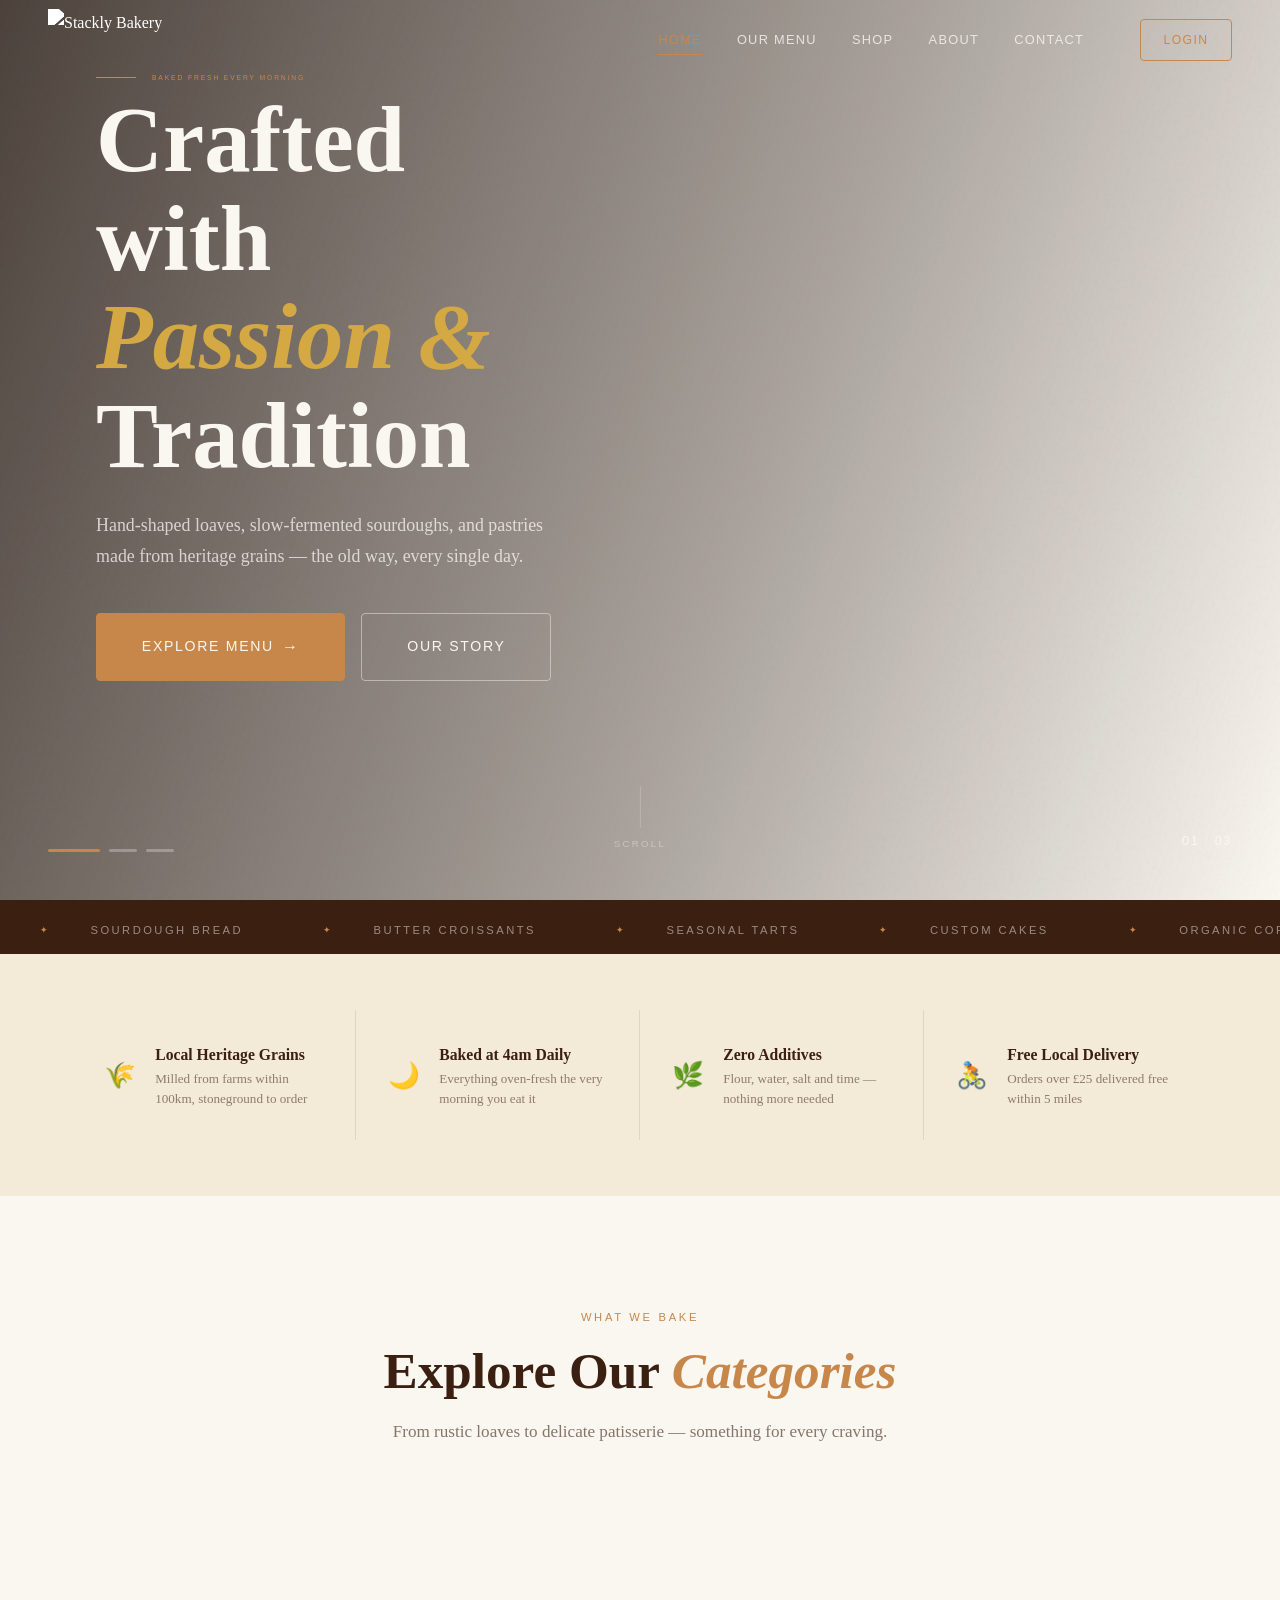
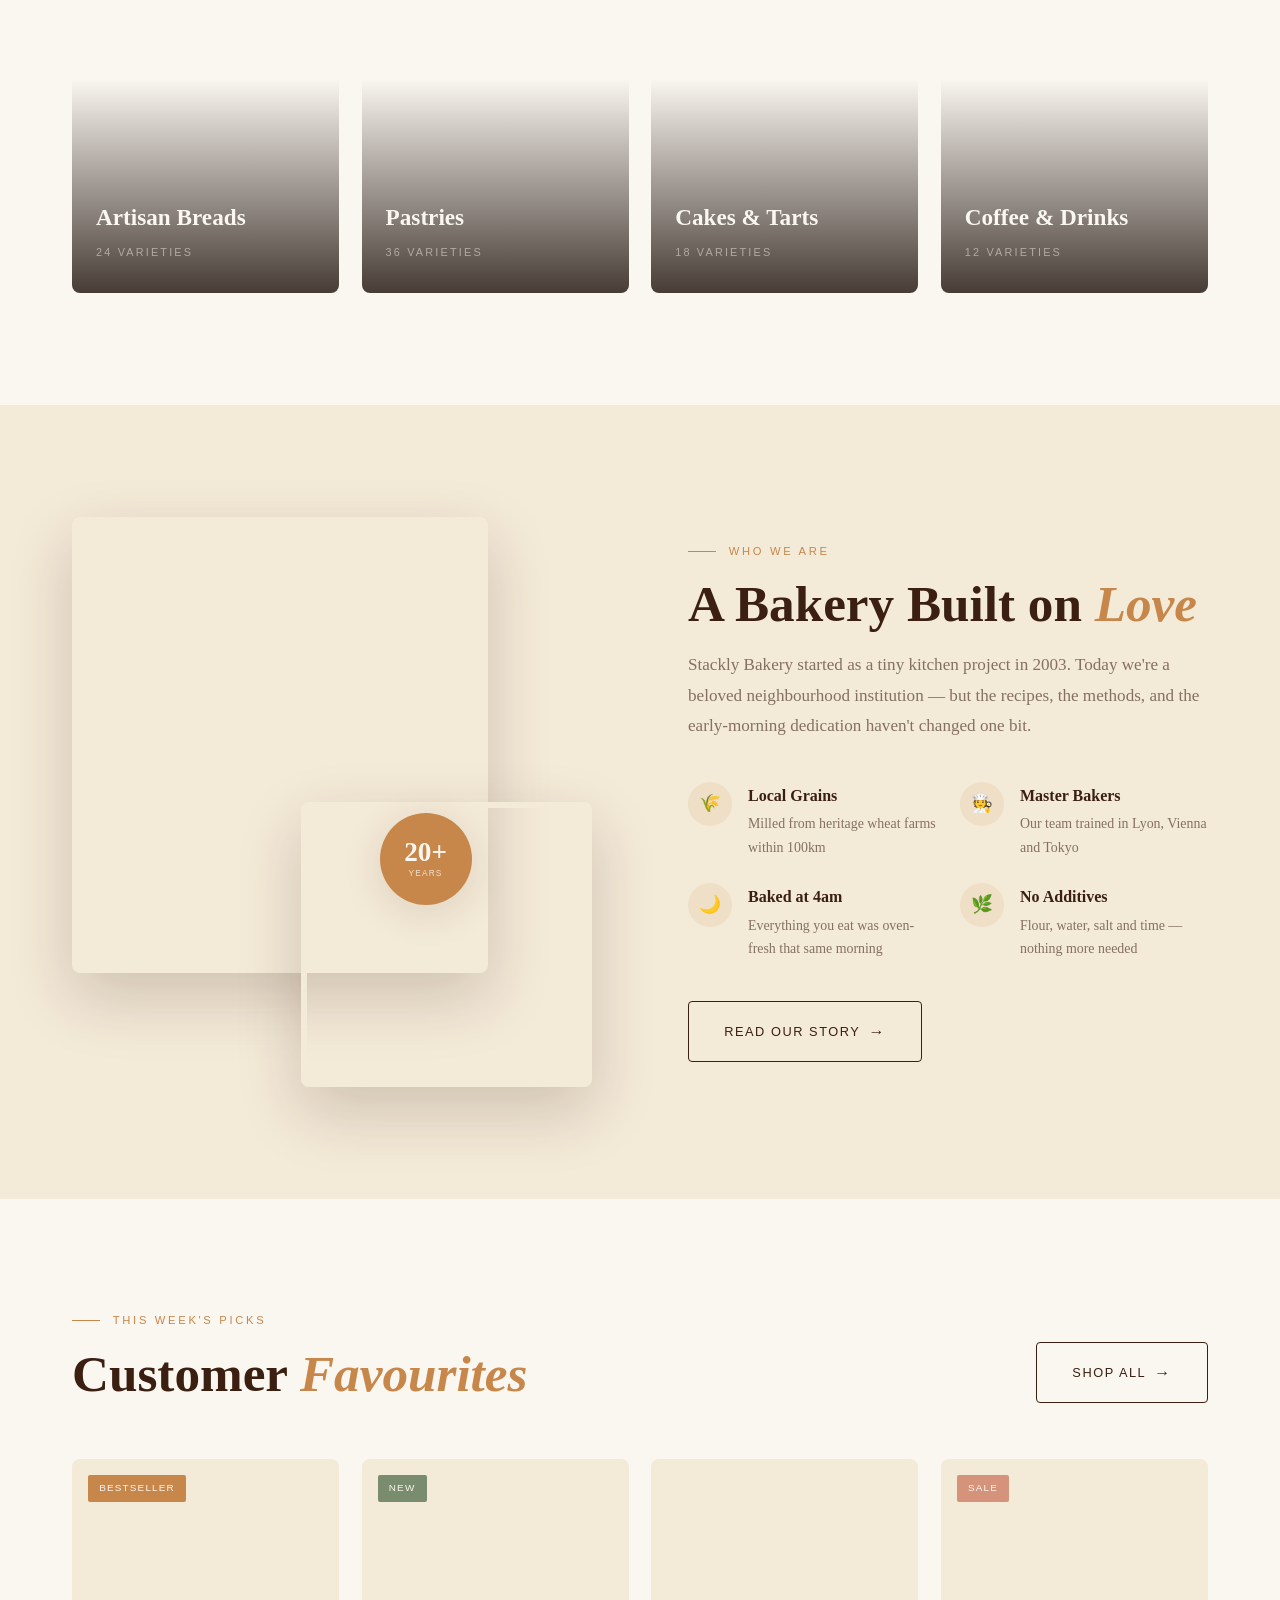
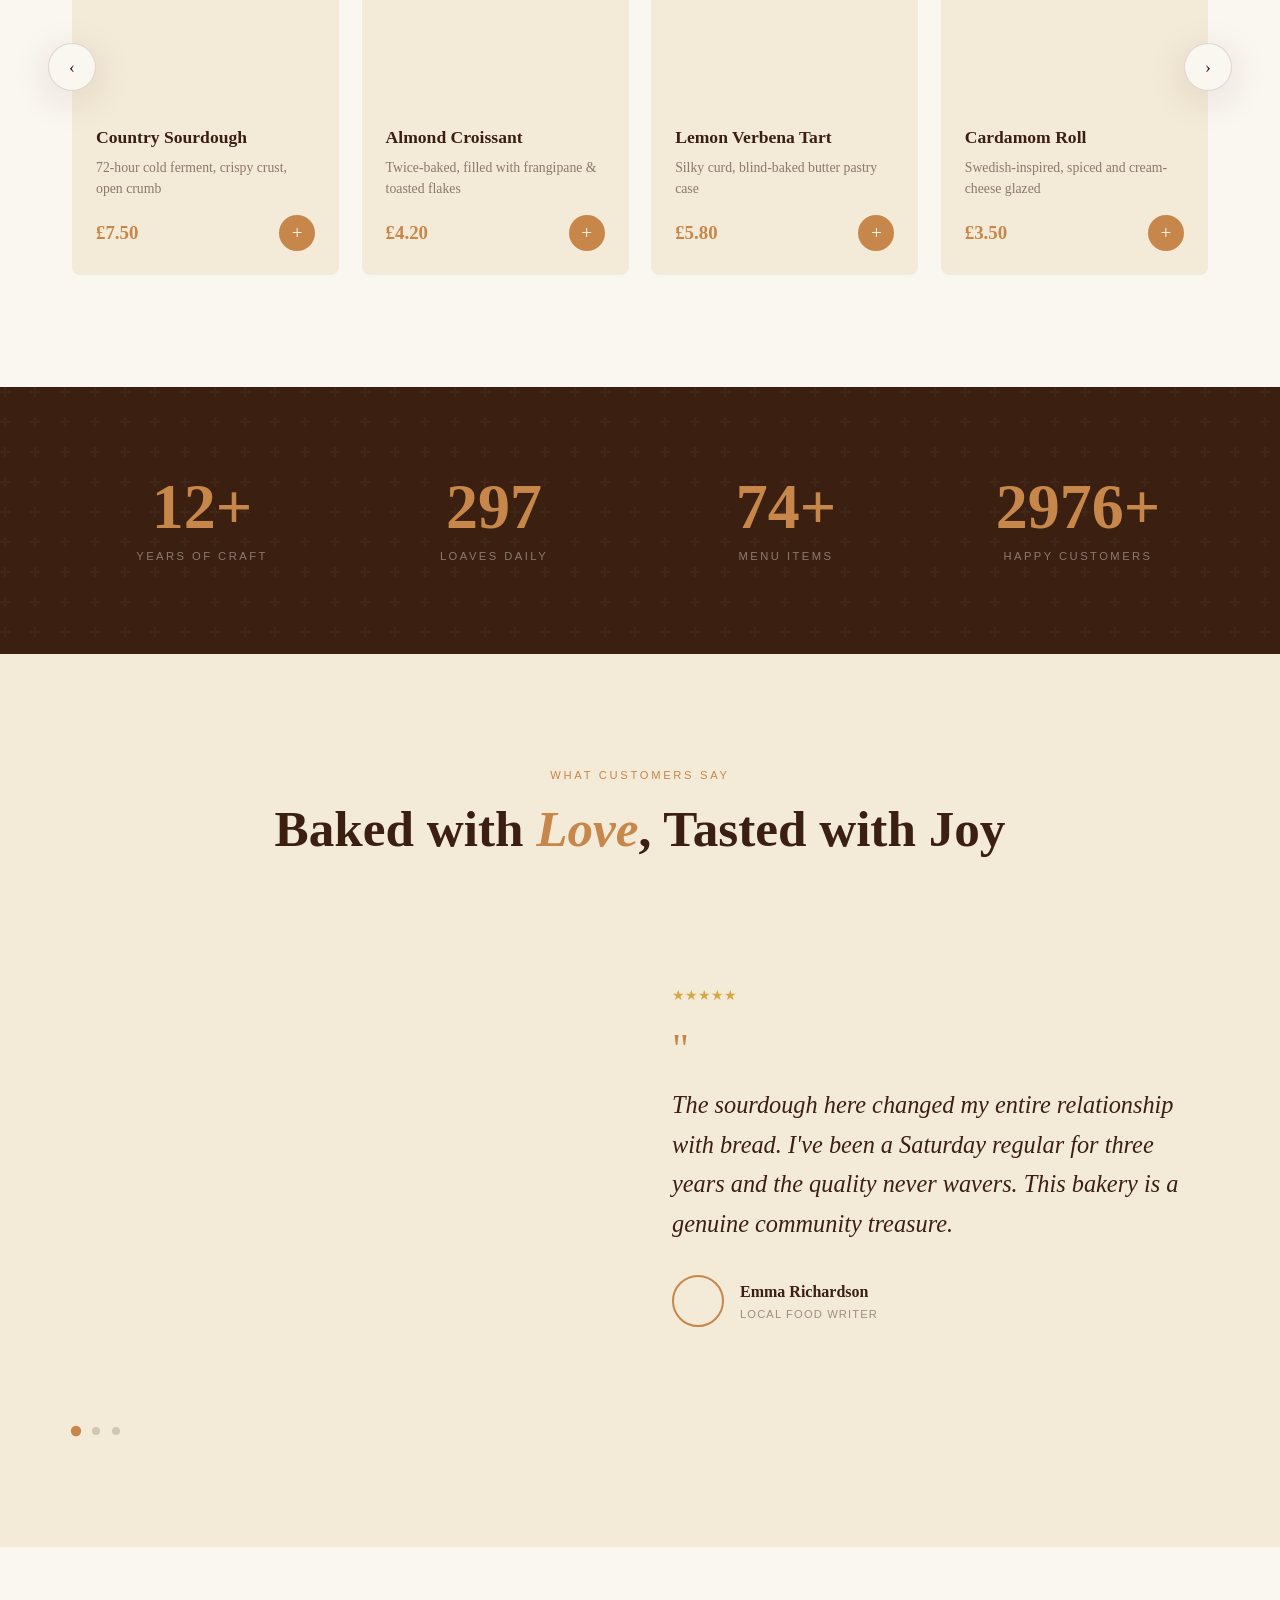
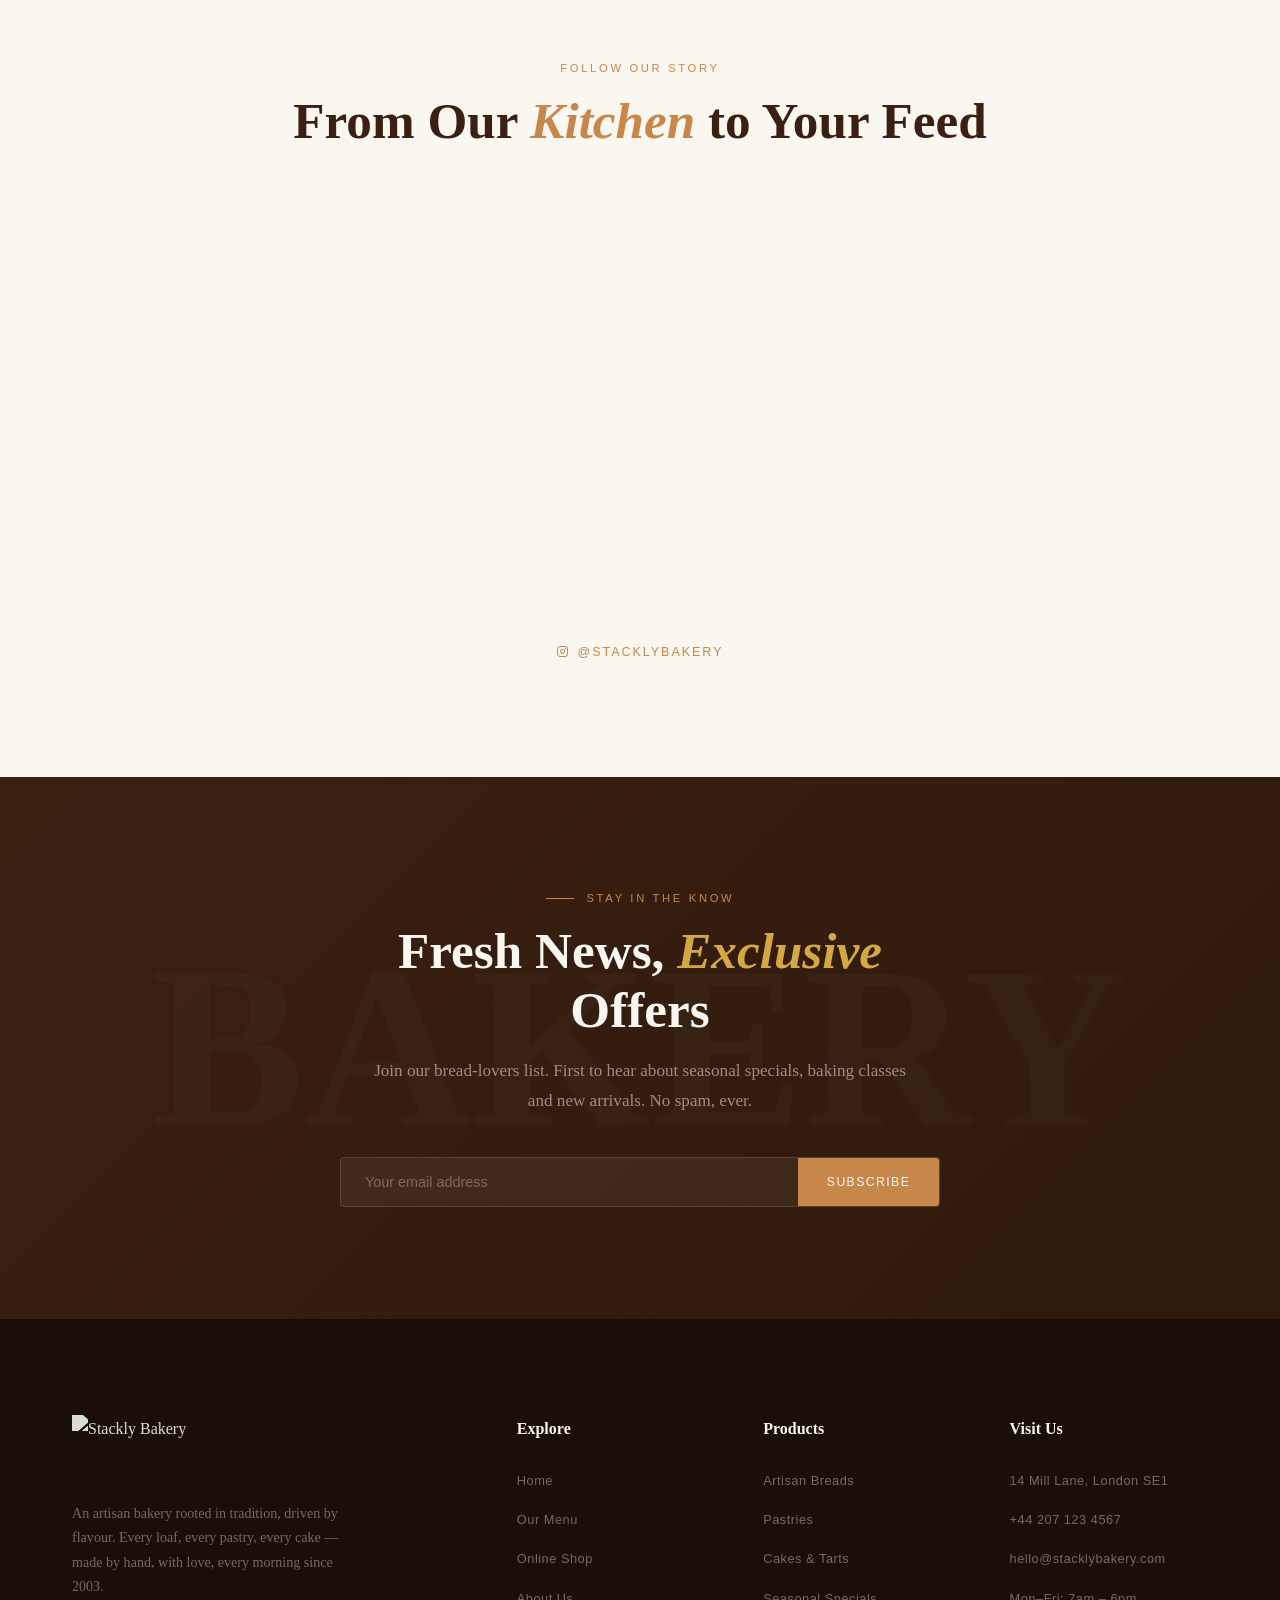
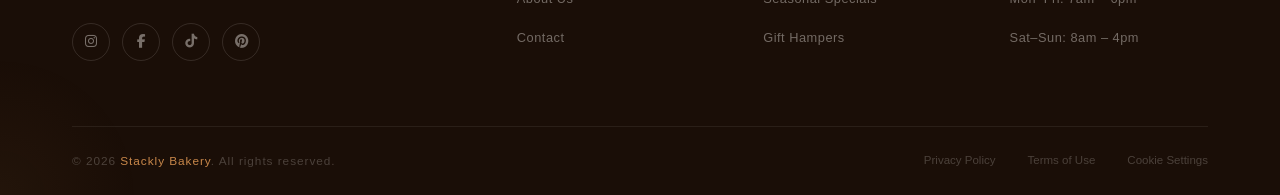
==== commit d79ffeec: "update" ====
--- a/index.html
+++ b/index.html
@@ -3,7 +3,7 @@
 <head>
   <meta charset="UTF-8" />
   <meta name="viewport" content="width=device-width, initial-scale=1.0" />
-  <title>Stackly Bakery — Artisan Bread & Pastries</title>
+  <title>Stackly Bakery — Artisan Bread &amp; Pastries</title>
   <link rel="stylesheet" href="style.css" />
   <link rel="stylesheet" href="https://cdnjs.cloudflare.com/ajax/libs/font-awesome/6.5.0/css/all.min.css" />
 </head>
@@ -23,7 +23,7 @@
   <a href="about.html">About</a>
   <a href="contact.html">Contact</a>
   <div class="mobile-menu-order">
-    <a href="shop.html" class="mobile-menu-order-btn">Order Now</a>
+    <a href="login.html" class="mobile-menu-order-btn">Login</a>
   </div>
   <div class="mobile-menu-footer">STACKLY BAKERY · EST. 2003</div>
 </nav>
@@ -37,7 +37,6 @@
       class="nav-logo-img"
       loading="eager"
     />
-    <span class="nav-logo-text"> <span></span></span>
   </a>
   <nav class="nav-links">
     <a href="index.html" class="active">Home</a>
@@ -46,27 +45,26 @@
     <a href="about.html">About</a>
     <a href="contact.html">Contact</a>
   </nav>
-  <a href="shop.html" class="nav-cta">Order Now</a>
+  <a href="login.html" class="nav-cta">Login</a>
   <button class="hamburger" id="hamburger" aria-label="Open menu">
     <span></span><span></span><span></span>
   </button>
 </header>
 
-<!-- ══════════════════════════════════════════
+<!-- ═══════════════════════════════════════
      HERO SLIDER
-══════════════════════════════════════════ -->
+═══════════════════════════════════════ -->
 <section class="hero-home">
   <div class="hero-slider">
 
     <div class="hero-slide active">
-      <img
-        src="https://images.unsplash.com/photo-1555507036-ab1f4038808a?w=1600&q=80&fit=crop&fm=webp"
-        alt="Fresh sourdough bread"
-        loading="eager"
-      />
+      <picture>
+        <source srcset="https://images.unsplash.com/photo-1555507036-ab1f4038808a?w=1600&q=80&fit=crop&fm=webp" type="image/webp" />
+        <img src="https://images.unsplash.com/photo-1555507036-ab1f4038808a?w=1600&q=80&fit=crop" alt="Fresh sourdough bread" loading="eager" />
+      </picture>
       <div class="hero-content">
         <p class="hero-eyebrow">Baked Fresh Every Morning</p>
-        <h1 class="hero-title">Crafted with<br /><em>Passion &</em><br />Tradition</h1>
+        <h1 class="hero-title">Crafted with<br /><em>Passion &amp;</em><br />Tradition</h1>
         <p class="hero-text">Hand-shaped loaves, slow-fermented sourdoughs, and pastries made from heritage grains — the old way, every single day.</p>
         <div class="hero-btns">
           <a href="menu.html" class="btn btn-primary btn-lg btn-arrow">Explore Menu</a>
@@ -76,14 +74,13 @@
     </div>
 
     <div class="hero-slide">
-      <img
-        src="https://images.unsplash.com/photo-1558961363-fa8fdf82db35?w=1600&q=80&fit=crop&fm=webp"
-        alt="Assorted pastries"
-        loading="lazy"
-      />
+      <picture>
+        <source srcset="https://images.unsplash.com/photo-1558961363-fa8fdf82db35?w=1600&q=80&fit=crop&fm=webp" type="image/webp" />
+        <img src="https://images.unsplash.com/photo-1558961363-fa8fdf82db35?w=1600&q=80&fit=crop" alt="Assorted pastries" loading="lazy" />
+      </picture>
       <div class="hero-content">
         <p class="hero-eyebrow">Sweet Moments Daily</p>
-        <h1 class="hero-title">Pastries Worth<br /><em>Waking Up</em><br />Early For</h1>
+        <h1 class="hero-title">Pastries Worth<br /><em>WakingUp</em><br />Early For</h1>
         <p class="hero-text">Buttery croissants, fruit tarts, and hand-piped cakes — each made in-house before sunrise so they're perfect for you.</p>
         <div class="hero-btns">
           <a href="menu.html" class="btn btn-primary btn-lg btn-arrow">View Pastries</a>
@@ -93,11 +90,10 @@
     </div>
 
     <div class="hero-slide">
-      <img
-        src="https://images.unsplash.com/photo-1509440159596-0249088772ff?w=1600&q=80&fit=crop&fm=webp"
-        alt="Baker at work"
-        loading="lazy"
-      />
+      <picture>
+        <source srcset="https://images.unsplash.com/photo-1509440159596-0249088772ff?w=1600&q=80&fit=crop&fm=webp" type="image/webp" />
+        <img src="https://images.unsplash.com/photo-1509440159596-0249088772ff?w=1600&q=80&fit=crop" alt="Baker at work" loading="lazy" />
+      </picture>
       <div class="hero-content">
         <p class="hero-eyebrow">Since 2003</p>
         <h1 class="hero-title">Twenty Years of<br /><em>Artisan</em><br />Excellence</h1>
@@ -149,6 +145,42 @@
   </div>
 </div>
 
+<!-- FEATURE STRIP -->
+<div class="feature-strip">
+  <div class="container">
+    <div class="feature-strip-grid">
+      <div class="feature-strip-item reveal" data-delay="1">
+        <span class="feature-strip-icon">🌾</span>
+        <div>
+          <div class="feature-strip-name">Local Heritage Grains</div>
+          <div class="feature-strip-desc">Milled from farms within 100km, stoneground to order</div>
+        </div>
+      </div>
+      <div class="feature-strip-item reveal" data-delay="2">
+        <span class="feature-strip-icon">🌙</span>
+        <div>
+          <div class="feature-strip-name">Baked at 4am Daily</div>
+          <div class="feature-strip-desc">Everything oven-fresh the very morning you eat it</div>
+        </div>
+      </div>
+      <div class="feature-strip-item reveal" data-delay="3">
+        <span class="feature-strip-icon">🌿</span>
+        <div>
+          <div class="feature-strip-name">Zero Additives</div>
+          <div class="feature-strip-desc">Flour, water, salt and time — nothing more needed</div>
+        </div>
+      </div>
+      <div class="feature-strip-item reveal" data-delay="4">
+        <span class="feature-strip-icon">🚴</span>
+        <div>
+          <div class="feature-strip-name">Free Local Delivery</div>
+          <div class="feature-strip-desc">Orders over £25 delivered free within 5 miles</div>
+        </div>
+      </div>
+    </div>
+  </div>
+</div>
+
 <!-- CATEGORIES -->
 <section class="section categories-section">
   <div class="container">
@@ -160,7 +192,10 @@
 
     <div class="categories-grid">
       <div class="cat-card reveal" data-delay="1">
-        <img src="https://images.unsplash.com/photo-1549931319-a545dcf3bc7c?w=600&q=80&fit=crop&fm=webp" alt="Artisan Breads" loading="lazy" />
+        <picture>
+          <source srcset="https://pub-aaa82e9851064d22b954c3ebbafc9ae6.r2.dev/legacy/webp/freshly-baked-assortment-of-artisan-breads-Z7pfWHt-5vGHGeIwTIzjU.webp" type="image/webp" />
+          <img src="https://pub-aaa82e9851064d22b954c3ebbafc9ae6.r2.dev/legacy/webp/freshly-baked-assortment-of-artisan-breads-Z7pfWHt-5vGHGeIwTIzjU.webp" alt="Artisan Breads" loading="lazy" />
+        </picture>
         <div class="cat-card-info">
           <div class="cat-card-name">Artisan Breads</div>
           <div class="cat-card-count">24 varieties</div>
@@ -169,7 +204,10 @@
       </div>
 
       <div class="cat-card reveal" data-delay="2">
-        <img src="https://images.unsplash.com/photo-1548365328-8c6db3220e4c?w=600&q=80&fit=crop&fm=webp" alt="Pastries" loading="lazy" />
+        <picture>
+          <source srcset="https://images.unsplash.com/photo-1548365328-8c6db3220e4c?w=600&q=80&fit=crop&fm=webp" type="image/webp" />
+          <img src="https://images.unsplash.com/photo-1548365328-8c6db3220e4c?w=600&q=80&fit=crop" alt="Pastries" loading="lazy" />
+        </picture>
         <div class="cat-card-info">
           <div class="cat-card-name">Pastries</div>
           <div class="cat-card-count">36 varieties</div>
@@ -178,7 +216,10 @@
       </div>
 
       <div class="cat-card reveal" data-delay="3">
-        <img src="https://images.unsplash.com/photo-1486427944299-d1955d23e34d?w=600&q=80&fit=crop&fm=webp" alt="Cakes" loading="lazy" />
+        <picture>
+          <source srcset="https://images.unsplash.com/photo-1486427944299-d1955d23e34d?w=600&q=80&fit=crop&fm=webp" type="image/webp" />
+          <img src="https://images.unsplash.com/photo-1486427944299-d1955d23e34d?w=600&q=80&fit=crop" alt="Cakes &amp; Tarts" loading="lazy" />
+        </picture>
         <div class="cat-card-info">
           <div class="cat-card-name">Cakes &amp; Tarts</div>
           <div class="cat-card-count">18 varieties</div>
@@ -187,7 +228,10 @@
       </div>
 
       <div class="cat-card reveal" data-delay="4">
-        <img src="https://images.unsplash.com/photo-1495474472287-4d71bcdd2085?w=600&q=80&fit=crop&fm=webp" alt="Coffee &amp; Drinks" loading="lazy" />
+        <picture>
+          <source srcset="https://images.unsplash.com/photo-1495474472287-4d71bcdd2085?w=600&q=80&fit=crop&fm=webp" type="image/webp" />
+          <img src="https://images.unsplash.com/photo-1495474472287-4d71bcdd2085?w=600&q=80&fit=crop" alt="Coffee &amp; Drinks" loading="lazy" />
+        </picture>
         <div class="cat-card-info">
           <div class="cat-card-name">Coffee &amp; Drinks</div>
           <div class="cat-card-count">12 varieties</div>
@@ -204,10 +248,16 @@
     <div class="about-teaser-inner">
       <div class="about-image-stack reveal-left">
         <div class="about-img-main">
-          <img src="https://images.unsplash.com/photo-1507003211169-0a1dd7228f2d?w=700&q=80&fit=crop&crop=faces&fm=webp" alt="Head baker" loading="lazy" />
+          <picture>
+            <source srcset="https://images.unsplash.com/photo-1507003211169-0a1dd7228f2d?w=700&q=80&fit=crop&crop=faces&fm=webp" type="image/webp" />
+            <img src="https://images.unsplash.com/photo-1507003211169-0a1dd7228f2d?w=700&q=80&fit=crop&crop=faces" alt="Head baker" loading="lazy" />
+          </picture>
         </div>
         <div class="about-img-accent">
-          <img src="https://images.unsplash.com/photo-1568254183919-78a4f43a2877?w=400&q=80&fit=crop&fm=webp" alt="Fresh loaves" loading="lazy" />
+          <picture>
+            <source srcset="https://images.unsplash.com/photo-1568254183919-78a4f43a2877?w=400&q=80&fit=crop&fm=webp" type="image/webp" />
+            <img src="https://images.unsplash.com/photo-1568254183919-78a4f43a2877?w=400&q=80&fit=crop" alt="Fresh loaves" loading="lazy" />
+          </picture>
         </div>
         <div class="about-badge">
           <div class="about-badge-num">20+</div>
@@ -276,7 +326,10 @@
 
           <div class="product-card">
             <div class="product-img">
-              <img src="https://images.unsplash.com/photo-1586444248902-2f64eddc13df?w=500&q=80&fit=crop&fm=webp" alt="Country Sourdough" loading="lazy" />
+              <picture>
+                <source srcset="https://images.unsplash.com/photo-1586444248902-2f64eddc13df?w=500&q=80&fit=crop&fm=webp" type="image/webp" />
+                <img src="https://images.unsplash.com/photo-1586444248902-2f64eddc13df?w=500&q=80&fit=crop" alt="Country Sourdough" loading="lazy" />
+              </picture>
               <div class="product-badge">Bestseller</div>
             </div>
             <div class="product-info">
@@ -291,7 +344,10 @@
 
           <div class="product-card">
             <div class="product-img">
-              <img src="https://images.unsplash.com/photo-1555507036-ab1f4038808a?w=500&q=80&fit=crop&fm=webp" alt="Almond Croissant" loading="lazy" />
+              <picture>
+                <source srcset="https://images.unsplash.com/photo-1555507036-ab1f4038808a?w=500&q=80&fit=crop&fm=webp" type="image/webp" />
+                <img src="https://images.unsplash.com/photo-1555507036-ab1f4038808a?w=500&q=80&fit=crop" alt="Almond Croissant" loading="lazy" />
+              </picture>
               <div class="product-badge new">New</div>
             </div>
             <div class="product-info">
@@ -306,7 +362,10 @@
 
           <div class="product-card">
             <div class="product-img">
-              <img src="https://images.unsplash.com/photo-1571115177098-24ec42ed204d?w=500&q=80&fit=crop&fm=webp" alt="Lemon Tart" loading="lazy" />
+              <picture>
+                <source srcset="https://images.unsplash.com/photo-1571115177098-24ec42ed204d?w=500&q=80&fit=crop&fm=webp" type="image/webp" />
+                <img src="https://images.unsplash.com/photo-1571115177098-24ec42ed204d?w=500&q=80&fit=crop" alt="Lemon Tart" loading="lazy" />
+              </picture>
             </div>
             <div class="product-info">
               <div class="product-name">Lemon Verbena Tart</div>
@@ -320,7 +379,10 @@
 
           <div class="product-card">
             <div class="product-img">
-              <img src="https://images.unsplash.com/photo-1464349095431-e9a21285b5f3?w=500&q=80&fit=crop&fm=webp" alt="Cardamom Roll" loading="lazy" />
+              <picture>
+                <source srcset="https://images.unsplash.com/photo-1464349095431-e9a21285b5f3?w=500&q=80&fit=crop&fm=webp" type="image/webp" />
+                <img src="https://images.unsplash.com/photo-1464349095431-e9a21285b5f3?w=500&q=80&fit=crop" alt="Cardamom Roll" loading="lazy" />
+              </picture>
               <div class="product-badge sale">Sale</div>
             </div>
             <div class="product-info">
@@ -335,7 +397,10 @@
 
           <div class="product-card">
             <div class="product-img">
-              <img src="https://images.unsplash.com/photo-1520218747668-a1d58ad7d5ff?w=500&q=80&fit=crop&fm=webp" alt="Chocolate Cake" loading="lazy" />
+              <picture>
+                <source srcset="https://7thheavendehradun.in/wp-content/uploads/2025/09/10.webp" type="image/webp" />
+                <img src="https://7thheavendehradun.in/wp-content/uploads/2025/09/10.webp" alt="Chocolate Cake" loading="lazy" />
+              </picture>
             </div>
             <div class="product-info">
               <div class="product-name">Dark Chocolate Cake</div>
@@ -349,7 +414,10 @@
 
           <div class="product-card">
             <div class="product-img">
-              <img src="https://images.unsplash.com/photo-1534432182912-63863115e106?w=500&q=80&fit=crop&fm=webp" alt="Focaccia" loading="lazy" />
+              <picture>
+                <source srcset="https://images.unsplash.com/photo-1534432182912-63863115e106?w=500&q=80&fit=crop&fm=webp" type="image/webp" />
+                <img src="https://images.unsplash.com/photo-1534432182912-63863115e106?w=500&q=80&fit=crop" alt="Focaccia" loading="lazy" />
+              </picture>
               <div class="product-badge new">New</div>
             </div>
             <div class="product-info">
@@ -407,7 +475,10 @@
 
         <div class="testimonial-slide">
           <div class="testimonial-img">
-            <img src="https://images.unsplash.com/photo-1556742049-0cfed4f6a45d?w=700&q=80&fit=crop&fm=webp" alt="Bakery interior" loading="lazy" />
+            <picture>
+              <source srcset="https://images.unsplash.com/photo-1556742049-0cfed4f6a45d?w=700&q=80&fit=crop&fm=webp" type="image/webp" />
+              <img src="https://images.unsplash.com/photo-1556742049-0cfed4f6a45d?w=700&q=80&fit=crop" alt="Bakery interior" loading="lazy" />
+            </picture>
           </div>
           <div class="testimonial-content">
             <div class="stars">★★★★★</div>
@@ -415,7 +486,10 @@
             <p class="testimonial-text">The sourdough here changed my entire relationship with bread. I've been a Saturday regular for three years and the quality never wavers. This bakery is a genuine community treasure.</p>
             <div class="testimonial-author">
               <div class="testimonial-avatar">
-                <img src="https://images.unsplash.com/photo-1494790108755-2616b612b25c?w=100&q=80&fit=crop&crop=faces&fm=webp" alt="Emma R" loading="lazy" />
+                <picture>
+                  <source srcset="https://img-cdn.publive.online/filters:format(webp)/filters:format(webp)/spiritz/media/media_files/2026/03/02/tanvi-palshikar-pastry-chef-jw-marriott-goa-2026-03-02-17-09-39.png" type="image/webp" />
+                  <img src="https://images.unsplash.com/photo-1494790108755-2616b612b25c?w=100&q=80&fit=crop&crop=faces" alt="Emma R" loading="lazy" />
+                </picture>
               </div>
               <div>
                 <div class="testimonial-name">Emma Richardson</div>
@@ -427,7 +501,10 @@
 
         <div class="testimonial-slide">
           <div class="testimonial-img">
-            <img src="https://images.unsplash.com/photo-1517433367423-c7e5b0f35086?w=700&q=80&fit=crop&fm=webp" alt="Pastries" loading="lazy" />
+            <picture>
+              <source srcset="https://images.unsplash.com/photo-1517433367423-c7e5b0f35086?w=700&q=80&fit=crop&fm=webp" type="image/webp" />
+              <img src="https://images.unsplash.com/photo-1517433367423-c7e5b0f35086?w=700&q=80&fit=crop" alt="Pastries" loading="lazy" />
+            </picture>
           </div>
           <div class="testimonial-content">
             <div class="stars">★★★★★</div>
@@ -435,7 +512,10 @@
             <p class="testimonial-text">Stackly Bakery made our wedding cake and it was absolutely stunning — beautiful to look at and even better to eat. Every single guest asked who made it. Worth every penny.</p>
             <div class="testimonial-author">
               <div class="testimonial-avatar">
-                <img src="https://images.unsplash.com/photo-1507003211169-0a1dd7228f2d?w=100&q=80&fit=crop&crop=faces&fm=webp" alt="James T" loading="lazy" />
+                <picture>
+                  <source srcset="https://images.unsplash.com/photo-1507003211169-0a1dd7228f2d?w=100&q=80&fit=crop&crop=faces&fm=webp" type="image/webp" />
+                  <img src="https://images.unsplash.com/photo-1507003211169-0a1dd7228f2d?w=100&q=80&fit=crop&crop=faces" alt="James T" loading="lazy" />
+                </picture>
               </div>
               <div>
                 <div class="testimonial-name">James &amp; Sophie Thornton</div>
@@ -447,7 +527,10 @@
 
         <div class="testimonial-slide">
           <div class="testimonial-img">
-            <img src="https://images.unsplash.com/photo-1495147466023-ac5c588e2e94?w=700&q=80&fit=crop&fm=webp" alt="Cakes display" loading="lazy" />
+            <picture>
+              <source srcset="https://images.unsplash.com/photo-1495147466023-ac5c588e2e94?w=700&q=80&fit=crop&fm=webp" type="image/webp" />
+              <img src="https://images.unsplash.com/photo-1495147466023-ac5c588e2e94?w=700&q=80&fit=crop" alt="Cakes display" loading="lazy" />
+            </picture>
           </div>
           <div class="testimonial-content">
             <div class="stars">★★★★★</div>
@@ -455,7 +538,10 @@
             <p class="testimonial-text">I've tried bakeries across Europe and Stackly matches the very best. The croissants have that perfect lamination and the almond filling is not overly sweet. Truly world-class.</p>
             <div class="testimonial-author">
               <div class="testimonial-avatar">
-                <img src="https://images.unsplash.com/photo-1438761681033-6461ffad8d80?w=100&q=80&fit=crop&crop=faces&fm=webp" alt="Sophie M" loading="lazy" />
+                <picture>
+                  <source srcset="https://images.unsplash.com/photo-1438761681033-6461ffad8d80?w=100&q=80&fit=crop&crop=faces&fm=webp" type="image/webp" />
+                  <img src="https://images.unsplash.com/photo-1438761681033-6461ffad8d80?w=100&q=80&fit=crop&crop=faces" alt="Sophie M" loading="lazy" />
+                </picture>
               </div>
               <div>
                 <div class="testimonial-name">Sophie Marceau</div>
@@ -484,13 +570,55 @@
     </div>
 
     <div class="insta-grid" style="margin-top:3rem">
-      <div class="insta-item"><img src="https://images.unsplash.com/photo-1555507036-ab1f4038808a?w=600&q=80&fit=crop&fm=webp" alt="Gallery 1" loading="lazy" /><div class="insta-overlay"><span>📷</span></div></div>
-      <div class="insta-item"><img src="https://images.unsplash.com/photo-1558961363-fa8fdf82db35?w=400&q=80&fit=crop&fm=webp" alt="Gallery 2" loading="lazy" /><div class="insta-overlay"><span>📷</span></div></div>
-      <div class="insta-item"><img src="https://images.unsplash.com/photo-1549931319-a545dcf3bc7c?w=400&q=80&fit=crop&fm=webp" alt="Gallery 3" loading="lazy" /><div class="insta-overlay"><span>📷</span></div></div>
-      <div class="insta-item"><img src="https://images.unsplash.com/photo-1571115177098-24ec42ed204d?w=400&q=80&fit=crop&fm=webp" alt="Gallery 4" loading="lazy" /><div class="insta-overlay"><span>📷</span></div></div>
-      <div class="insta-item"><img src="https://images.unsplash.com/photo-1464349095431-e9a21285b5f3?w=400&q=80&fit=crop&fm=webp" alt="Gallery 5" loading="lazy" /><div class="insta-overlay"><span>📷</span></div></div>
-      <div class="insta-item"><img src="https://images.unsplash.com/photo-1586444248902-2f64eddc13df?w=400&q=80&fit=crop&fm=webp" alt="Gallery 6" loading="lazy" /><div class="insta-overlay"><span>📷</span></div></div>
-      <div class="insta-item"><img src="https://images.unsplash.com/photo-1517433367423-c7e5b0f35086?w=400&q=80&fit=crop&fm=webp" alt="Gallery 7" loading="lazy" /><div class="insta-overlay"><span>📷</span></div></div>
+      <div class="insta-item">
+        <picture>
+          <source srcset="https://images.unsplash.com/photo-1555507036-ab1f4038808a?w=600&q=80&fit=crop&fm=webp" type="image/webp" />
+          <img src="https://images.unsplash.com/photo-1555507036-ab1f4038808a?w=600&q=80&fit=crop" alt="Gallery 1" loading="lazy" />
+        </picture>
+        <div class="insta-overlay"><span>📷</span></div>
+      </div>
+      <div class="insta-item">
+        <picture>
+          <source srcset="https://images.unsplash.com/photo-1558961363-fa8fdf82db35?w=400&q=80&fit=crop&fm=webp" type="image/webp" />
+          <img src="https://images.unsplash.com/photo-1558961363-fa8fdf82db35?w=400&q=80&fit=crop" alt="Gallery 2" loading="lazy" />
+        </picture>
+        <div class="insta-overlay"><span>📷</span></div>
+      </div>
+      <div class="insta-item">
+        <picture>
+          <source srcset="https://7thheavendehradun.in/wp-content/uploads/2025/09/10.webp" type="image/webp" />
+          <img src="https://7thheavendehradun.in/wp-content/uploads/2025/09/10.webp" alt="Gallery 3" loading="lazy" />
+        </picture>
+        <div class="insta-overlay"><span>📷</span></div>
+      </div>
+      <div class="insta-item">
+        <picture>
+          <source srcset="https://images.unsplash.com/photo-1571115177098-24ec42ed204d?w=400&q=80&fit=crop&fm=webp" type="image/webp" />
+          <img src="https://images.unsplash.com/photo-1571115177098-24ec42ed204d?w=400&q=80&fit=crop" alt="Gallery 4" loading="lazy" />
+        </picture>
+        <div class="insta-overlay"><span>📷</span></div>
+      </div>
+      <div class="insta-item">
+        <picture>
+          <source srcset="https://images.unsplash.com/photo-1464349095431-e9a21285b5f3?w=400&q=80&fit=crop&fm=webp" type="image/webp" />
+          <img src="https://images.unsplash.com/photo-1464349095431-e9a21285b5f3?w=400&q=80&fit=crop" alt="Gallery 5" loading="lazy" />
+        </picture>
+        <div class="insta-overlay"><span>📷</span></div>
+      </div>
+      <div class="insta-item">
+        <picture>
+          <source srcset="https://images.unsplash.com/photo-1586444248902-2f64eddc13df?w=400&q=80&fit=crop&fm=webp" type="image/webp" />
+          <img src="https://images.unsplash.com/photo-1586444248902-2f64eddc13df?w=400&q=80&fit=crop" alt="Gallery 6" loading="lazy" />
+        </picture>
+        <div class="insta-overlay"><span>📷</span></div>
+      </div>
+      <div class="insta-item">
+        <picture>
+          <source srcset="https://images.unsplash.com/photo-1517433367423-c7e5b0f35086?w=400&q=80&fit=crop&fm=webp" type="image/webp" />
+          <img src="https://images.unsplash.com/photo-1517433367423-c7e5b0f35086?w=400&q=80&fit=crop" alt="Gallery 7" loading="lazy" />
+        </picture>
+        <div class="insta-overlay"><span>📷</span></div>
+      </div>
     </div>
 
     <div class="insta-cta" style="margin-top:2rem">
@@ -516,16 +644,9 @@
 <footer>
   <div class="container">
     <div class="footer-grid">
-
       <div class="footer-brand">
         <div class="footer-logo-wrap">
-          <img
-            src="https://snabsolutions.in/wp-content/uploads/2026/02/stackly-snab-solutions.png"
-            alt="Stackly Bakery"
-            class="footer-logo-img"
-            loading="lazy"
-          />
-          <span class="footer-logo-text"><span></span></span>
+          <img src="https://snabsolutions.in/wp-content/uploads/2026/02/stackly-snab-solutions.png" alt="Stackly Bakery" class="footer-logo-img" loading="lazy" />
         </div>
         <p>An artisan bakery rooted in tradition, driven by flavour. Every loaf, every pastry, every cake — made by hand, with love, every morning since 2003.</p>
         <div class="footer-socials">
@@ -568,10 +689,9 @@
           <li><a href="#">Sat–Sun: 8am – 4pm</a></li>
         </ul>
       </div>
-
     </div>
     <div class="footer-bottom">
-      <p class="footer-copy">© 2024 <span>Stackly Bakery</span>. All rights reserved.</p>
+      <p class="footer-copy">© 2026 <span>Stackly Bakery</span>. All rights reserved.</p>
       <div class="footer-legal">
         <a href="#">Privacy Policy</a>
         <a href="#">Terms of Use</a>
--- a/style.css
+++ b/style.css
@@ -1,45 +1,36 @@
-/* ============================================
-   STACKLY BAKERY — Main Stylesheet
-   style.css
-   ============================================ */
-
-@import url('https://fonts.googleapis.com/css2?family=Playfair+Display:ital,wght@0,400;0,600;0,700;0,900;1,400;1,600&family=Cormorant+Garamond:ital,wght@0,300;0,400;0,500;1,300;1,400&family=DM+Sans:wght@300;400;500&display=swap');
-
-/* ─── CSS Variables ─────────────────────────── */
+@import url('');
+
+/* ── CSS Variables ─────────────────────────────────────────── */
 :root {
-  --cream:     #faf6f0;
-  --warm:      #f5ede0;
-  --caramel:   #c8884a;
-  --caramel-d: #a96e34;
-  --brown:     #3b2012;
-  --dark:      #1a0e07;
-  --sage:      #7a8c6e;
-  --rose:      #d4937a;
-  --gold:      #d4a843;
+  --cream:       #faf6f0;
+  --warm:        #f4ead8;
+  --caramel:     #c8874a;
+  --caramel-d:   #a96e34;
+  --caramel-l:   #e8a86a;
+  --brown:       #3b2012;
+  --dark:        #1a0e07;
+  --sage:        #7a8c6e;
+  --rose:        #d4937a;
+  --gold:        #d4a843;
+  --gold-l:      #f0c866;
 
   --font-display: 'Playfair Display', Georgia, serif;
   --font-body:    'Cormorant Garamond', serif;
   --font-ui:      'DM Sans', sans-serif;
 
-  --nav-h: 80px;
-  --transition: 0.4s cubic-bezier(0.25, 0.46, 0.45, 0.94);
-  --radius: 4px;
-  --shadow: 0 8px 40px rgba(59,32,18,0.12);
-  --shadow-lg: 0 20px 60px rgba(59,32,18,0.18);
-}
-
-/* ─── Reset & Base ──────────────────────────── */
-*, *::before, *::after {
-  margin: 0;
-  padding: 0;
-  box-sizing: border-box;
-}
-
-html {
-  scroll-behavior: smooth;
-  font-size: 16px;
-}
-
+  --nav-h:    80px;
+  --ease:     cubic-bezier(0.25, 0.46, 0.45, 0.94);
+  --ease-out: cubic-bezier(0.16, 1, 0.3, 1);
+  --ease-in:  cubic-bezier(0.4, 0, 1, 1);
+  --t:        0.4s;
+  --radius:   4px;
+  --shadow:   0 8px 40px rgba(59,32,18,0.12);
+  --shadow-lg:0 24px 64px rgba(59,32,18,0.2);
+}
+
+/* ── Reset ─────────────────────────────────────────────────── */
+*, *::before, *::after { margin:0; padding:0; box-sizing:border-box; }
+html { scroll-behavior: smooth; font-size: 16px; }
 body {
   font-family: var(--font-body);
   background: var(--cream);
@@ -47,2858 +38,1468 @@
   overflow-x: hidden;
   line-height: 1.7;
 }
-
-img {
-  display: block;
-  width: 100%;
-  height: 100%;
-  object-fit: cover;
-}
-
-a {
-  text-decoration: none;
-  color: inherit;
-}
-
-ul { list-style: none; }
-
-button {
-  cursor: pointer;
-  border: none;
-  background: none;
-  font-family: inherit;
-}
-
-.container {
-  max-width: 1200px;
-  margin: 0 auto;
-  padding: 0 2rem;
-}
-
-.container-wide {
-  max-width: 1440px;
-  margin: 0 auto;
-  padding: 0 2rem;
-}
-
-/* ─── Page Transition ───────────────────────── */
+img { display:block; width:100%; height:100%; object-fit:cover; }
+a { text-decoration:none; color:inherit; }
+ul { list-style:none; }
+button { cursor:pointer; border:none; background:none; font-family:inherit; }
+
+.container      { max-width:1200px; margin:0 auto; padding:0 2rem; }
+.container-wide { max-width:1440px; margin:0 auto; padding:0 2rem; }
+
+/* ── Scrollbar ─────────────────────────────────────────────── */
+::-webkit-scrollbar { width:4px; }
+::-webkit-scrollbar-track { background:var(--warm); }
+::-webkit-scrollbar-thumb { background:var(--caramel); border-radius:10px; }
+
+/* ── Page Overlay ──────────────────────────────────────────── */
 .page-overlay {
-  position: fixed;
-  inset: 0;
-  background: var(--brown);
-  z-index: 9999;
-  transform: translateY(-100%);
-  transition: transform 0.6s cubic-bezier(0.77,0,0.175,1);
-  pointer-events: none;
-}
-
-.page-overlay.active {
-  transform: translateY(0);
-  pointer-events: all;
-}
-
-.page-overlay.exit {
-  transform: translateY(100%);
-}
-
-/* ─── Scrollbar ─────────────────────────────── */
-::-webkit-scrollbar { width: 5px; }
-::-webkit-scrollbar-track { background: var(--warm); }
-::-webkit-scrollbar-thumb { background: var(--caramel); border-radius: 10px; }
-
-/* ============================================
-   NAVIGATION
-   ============================================ */
+  position:fixed; inset:0;
+  background:var(--dark);
+  z-index:9999;
+  transform:translateY(-100%);
+  transition:transform 0.65s cubic-bezier(0.77,0,0.175,1);
+  pointer-events:none;
+}
+.page-overlay.active  { transform:translateY(0);    pointer-events:all; }
+.page-overlay.exit    { transform:translateY(100%); }
+
+/* ================================================================
+   NAVBAR
+================================================================ */
 .navbar {
-  position: fixed;
-  top: 0;
-  left: 0;
-  right: 0;
-  height: var(--nav-h);
-  display: flex;
-  align-items: center;
-  z-index: 1000;
-  transition: background var(--transition), box-shadow var(--transition), height var(--transition);
-  padding: 0 3rem;
-  gap: 2rem;
+  position:fixed; top:0; left:0; right:0;
+  height:var(--nav-h);
+  display:flex; align-items:center; gap:2rem;
+  z-index:1000;
+  padding:0 3rem;
+  transition:background var(--t) var(--ease), box-shadow var(--t), height var(--t);
 }
 
 .navbar.scrolled {
-  background: rgba(26,14,7,0.97);
-  backdrop-filter: blur(12px);
-  box-shadow: 0 2px 24px rgba(59,32,18,0.25);
-  height: 64px;
+  background:rgba(26,14,7,0.97);
+  backdrop-filter:blur(16px);
+  box-shadow:0 2px 28px rgba(59,32,18,0.3);
+  height:64px;
 }
 
 .navbar.dark-nav {
-  background: rgba(26,14,7,0.85);
-  backdrop-filter: blur(8px);
-}
-
-.navbar.dark-nav.scrolled {
-  background: rgba(26,14,7,0.97);
-}
-
-/* ─── Logo ──────────────────────────────────── */
+  background:rgba(26,14,7,0.82);
+  backdrop-filter:blur(8px);
+}
+.navbar.dark-nav.scrolled { background:rgba(26,14,7,0.97); }
+
+/* Logo */
 .nav-logo {
-  display: flex;
-  align-items: center;
-  gap: 0.75rem;
-  flex-shrink: 0;
-  text-decoration: none;
-}
-
+  display:flex; align-items:center; gap:0.75rem;
+  flex-shrink:0; text-decoration:none;
+}
 .nav-logo-img {
-  height: 70px;
-  width: auto;
-  object-fit: contain;
-  display: block;
-  /* White tinted logo on dark nav */
-  filter: brightness(0) invert(1);
-  transition: filter var(--transition), transform var(--transition);
-}
-
-.nav-logo:hover .nav-logo-img {
-  transform: scale(1.04);
-}
-
-/* Keep white on dark nav always */
-.navbar.dark-nav .nav-logo-img,
-.navbar.dark-nav.scrolled .nav-logo-img {
-  filter: brightness(0) invert(1);
-}
-
-/* On light scrolled nav, show original colors */
-.navbar:not(.dark-nav).scrolled .nav-logo-img {
-  filter: none;
-}
-
-.nav-logo-text {
-  font-family: var(--font-display);
-  font-size: 1.45rem;
-  font-weight: 700;
-  color: var(--cream);
-  letter-spacing: 0.02em;
-  transition: color var(--transition);
-}
-
-.navbar:not(.dark-nav).scrolled .nav-logo-text {
-  color: var(--brown);
-}
-
-.nav-logo-text span { color: var(--caramel); }
-
+  height:62px; width:auto; object-fit:contain;
+  filter:brightness(0) invert(1);
+  transition:filter var(--t), transform var(--t);
+}
+.nav-logo:hover .nav-logo-img { transform:scale(1.04); }
+.navbar.dark-nav .nav-logo-img { filter:brightness(0) invert(1); }
+.navbar:not(.dark-nav).scrolled .nav-logo-img { filter:none; }
+
+/* Nav links */
 .nav-links {
-  display: flex;
-  align-items: center;
-  gap: 2.5rem;
-  margin-left: auto;
-  margin-right: 1.5rem;
-}
-
+  display:flex; align-items:center; gap:2.2rem;
+  margin-left:auto; margin-right:1.5rem;
+}
 .nav-links a {
-  font-family: var(--font-ui);
-  font-size: 0.82rem;
-  font-weight: 500;
-  letter-spacing: 0.1em;
-  text-transform: uppercase;
-  color: rgba(250,246,240,0.82);
-  transition: color var(--transition);
-  position: relative;
-}
-
+  font-family:var(--font-ui);
+  font-size:0.8rem; font-weight:500;
+  letter-spacing:0.1em; text-transform:uppercase;
+  color:rgba(250,246,240,0.8);
+  transition:color var(--t);
+  position:relative;
+}
 .nav-links a::after {
-  content: '';
-  position: absolute;
-  bottom: -4px;
-  left: 0;
-  width: 0;
-  height: 1px;
-  background: var(--caramel);
-  transition: width var(--transition);
-}
-
-.nav-links a:hover::after,
-.nav-links a.active::after { width: 100%; }
-
-.nav-links a:hover,
-.nav-links a.active { color: var(--caramel); }
-
-.navbar:not(.dark-nav).scrolled .nav-links a {
-  color: rgba(59,32,18,0.8);
-}
+  content:''; position:absolute; bottom:-4px; left:0;
+  width:0; height:1px; background:var(--caramel);
+  transition:width 0.35s var(--ease);
+}
+.nav-links a:hover, .nav-links a.active { color:var(--caramel); }
+.nav-links a:hover::after, .nav-links a.active::after { width:100%; }
+.navbar:not(.dark-nav).scrolled .nav-links a { color:rgba(59,32,18,0.75); }
 
 .nav-cta {
-  font-family: var(--font-ui);
-  font-size: 0.78rem;
-  font-weight: 500;
-  letter-spacing: 0.12em;
-  text-transform: uppercase;
-  padding: 0.6rem 1.5rem;
-  border: 1px solid var(--caramel);
-  color: var(--caramel);
-  border-radius: var(--radius);
-  transition: all var(--transition);
-  white-space: nowrap;
-  position: relative;
-  overflow: hidden;
-}
-
+  font-family:var(--font-ui); font-size:0.76rem; font-weight:500;
+  letter-spacing:0.12em; text-transform:uppercase;
+  padding:0.58rem 1.4rem;
+  border:1px solid var(--caramel); color:var(--caramel);
+  border-radius:var(--radius); white-space:nowrap;
+  position:relative; overflow:hidden;
+  transition:color var(--t);
+}
 .nav-cta::before {
-  content: '';
-  position: absolute;
-  inset: 0;
-  background: var(--caramel);
-  transform: scaleX(0);
-  transform-origin: left;
-  transition: transform 0.4s cubic-bezier(0.77,0,0.175,1);
-}
-
-.nav-cta:hover::before { transform: scaleX(1); }
-
-.nav-cta span, .nav-cta { position: relative; }
-
-.nav-cta:hover {
-  color: var(--cream);
-}
+  content:''; position:absolute; inset:0;
+  background:var(--caramel); transform:scaleX(0); transform-origin:left;
+  transition:transform 0.42s cubic-bezier(0.77,0,0.175,1);
+}
+.nav-cta:hover::before { transform:scaleX(1); }
+.nav-cta span, .nav-cta { position:relative; }
+.nav-cta:hover { color:var(--cream); }
 
 /* Cart badge */
 .cart-count {
-  position: absolute;
-  top: -6px;
-  right: -6px;
-  width: 18px;
-  height: 18px;
-  border-radius: 50%;
-  background: var(--caramel);
-  color: var(--cream);
-  font-family: var(--font-ui);
-  font-size: 0.58rem;
-  font-weight: 700;
-  display: flex;
-  align-items: center;
-  justify-content: center;
-}
-
-/* ─── Hamburger ─────────────────────────────── */
+  position:absolute; top:-7px; right:-7px;
+  width:18px; height:18px; border-radius:50%;
+  background:var(--caramel); color:var(--cream);
+  font-family:var(--font-ui); font-size:0.58rem; font-weight:700;
+  display:flex; align-items:center; justify-content:center;
+}
+
+/* ── Hamburger ─────────────────────────────────────────────── */
 .hamburger {
-  display: none;
-  flex-direction: column;
-  justify-content: center;
-  gap: 6px;
-  width: 42px;
-  height: 42px;
-  padding: 8px;
-  margin-left: auto;
-  z-index: 1100;
-  background: rgba(250,246,240,0.08);
-  border: 1px solid rgba(250,246,240,0.18);
-  border-radius: 6px;
-  transition: background var(--transition), border-color var(--transition);
-}
-
-.hamburger:hover {
-  background: rgba(200,136,74,0.18);
-  border-color: var(--caramel);
-}
-
+  display:none;
+  flex-direction:column; justify-content:center; gap:5px;
+  width:44px; height:44px; padding:10px;
+  margin-left:auto; z-index:1100;
+  background:rgba(250,246,240,0.08);
+  border:1px solid rgba(250,246,240,0.18);
+  border-radius:6px;
+  transition:background var(--t), border-color var(--t);
+}
+.hamburger:hover { background:rgba(200,136,74,0.2); border-color:var(--caramel); }
 .hamburger span {
-  display: block;
-  height: 2px;
-  background: var(--cream);
-  border-radius: 2px;
-  transition: all 0.38s cubic-bezier(0.68,-0.55,0.265,1.55);
-  transform-origin: center;
-}
-
-.hamburger span:nth-child(1) { width: 100%; }
-.hamburger span:nth-child(2) { width: 72%; }
-.hamburger span:nth-child(3) { width: 100%; }
-
-.hamburger.open span:nth-child(1) {
-  transform: translateY(8px) rotate(45deg);
-  width: 100%;
-}
-
-.hamburger.open span:nth-child(2) {
-  opacity: 0;
-  transform: scaleX(0);
-}
-
-.hamburger.open span:nth-child(3) {
-  transform: translateY(-8px) rotate(-45deg);
-}
-
-/* ─── Mobile Menu ───────────────────────────── */
+  display:block; height:2px; background:var(--cream);
+  border-radius:2px;
+  transition:all 0.4s cubic-bezier(0.68,-0.55,0.265,1.55);
+  transform-origin:center;
+}
+.hamburger span:nth-child(1) { width:100%; }
+.hamburger span:nth-child(2) { width:70%; }
+.hamburger span:nth-child(3) { width:100%; }
+.hamburger.open span:nth-child(1) { transform:translateY(7px) rotate(45deg); width:100%; }
+.hamburger.open span:nth-child(2) { opacity:0; transform:scaleX(0); }
+.hamburger.open span:nth-child(3) { transform:translateY(-7px) rotate(-45deg); }
+
+/* ── Mobile Menu ───────────────────────────────────────────── */
 .mobile-menu {
-  position: fixed;
-  inset: 0;
-  background: var(--dark);
-  z-index: 1050;
-  display: flex;
-  flex-direction: column;
-  align-items: center;
-  justify-content: center;
-  gap: 0.4rem;
-  transform: translateX(100%);
-  transition: transform 0.52s cubic-bezier(0.77,0,0.175,1);
-  overflow: hidden;
-}
-
+  position:fixed; inset:0;
+  background:var(--dark);
+  z-index:1050;
+  display:flex; flex-direction:column;
+  align-items:center; justify-content:center;
+  gap:0.2rem;
+  transform:translateX(105%);
+  transition:transform 0.55s cubic-bezier(0.77,0,0.175,1);
+  overflow:hidden;
+}
 .mobile-menu::before {
-  content: '';
-  position: absolute;
-  width: 600px;
-  height: 600px;
-  border-radius: 50%;
-  background: radial-gradient(circle, rgba(200,136,74,0.07) 0%, transparent 70%);
-  top: -200px;
-  right: -200px;
-  pointer-events: none;
-}
-
-.mobile-menu.open { transform: translateX(0); }
+  content:'';
+  position:absolute; width:700px; height:700px; border-radius:50%;
+  background:radial-gradient(circle, rgba(200,136,74,0.07) 0%, transparent 70%);
+  top:-200px; right:-200px; pointer-events:none;
+}
+.mobile-menu::after {
+  content:'STACKLY';
+  position:absolute;
+  font-family:var(--font-display); font-size:22vw; font-weight:700;
+  color:rgba(250,246,240,0.022); pointer-events:none;
+  bottom:-2rem; left:50%; transform:translateX(-50%);
+  white-space:nowrap; letter-spacing:-0.02em;
+}
+.mobile-menu.open { transform:translateX(0); }
 
 .mobile-menu a {
-  font-family: var(--font-display);
-  font-size: clamp(1.8rem,6vw,3rem);
-  color: var(--cream);
-  font-weight: 600;
-  letter-spacing: 0.02em;
-  transition: color 0.3s;
-  opacity: 0;
-  transform: translateX(40px);
-  padding: 0.4rem 0;
-  position: relative;
-}
-
+  font-family:var(--font-display);
+  font-size:clamp(1.9rem,7vw,3.4rem);
+  color:var(--cream); font-weight:600;
+  letter-spacing:0.01em;
+  opacity:0; transform:translateX(50px);
+  padding:0.3rem 0; position:relative;
+  transition:color 0.3s;
+}
 .mobile-menu a::after {
-  content: '';
-  position: absolute;
-  bottom: 0;
-  left: 0;
-  width: 0;
-  height: 1px;
-  background: var(--caramel);
-  transition: width 0.3s ease;
-}
-
-.mobile-menu a:hover::after { width: 100%; }
-
+  content:''; position:absolute; bottom:0; left:0;
+  width:0; height:1px; background:var(--caramel);
+  transition:width 0.3s;
+}
+.mobile-menu a:hover::after { width:100%; }
 .mobile-menu.open a {
-  opacity: 1;
-  transform: translateX(0);
-  transition: opacity 0.4s ease, transform 0.4s ease, color 0.3s;
-}
-
-.mobile-menu.open a:nth-child(1) { transition-delay: 0.12s; }
-.mobile-menu.open a:nth-child(2) { transition-delay: 0.18s; }
-.mobile-menu.open a:nth-child(3) { transition-delay: 0.24s; }
-.mobile-menu.open a:nth-child(4) { transition-delay: 0.30s; }
-.mobile-menu.open a:nth-child(5) { transition-delay: 0.36s; }
-
-.mobile-menu a:hover { color: var(--caramel); }
+  opacity:1; transform:translateX(0);
+  transition:opacity 0.45s ease, transform 0.45s var(--ease-out), color 0.3s;
+}
+.mobile-menu.open a:nth-child(2) { transition-delay:0.09s; }
+.mobile-menu.open a:nth-child(3) { transition-delay:0.15s; }
+.mobile-menu.open a:nth-child(4) { transition-delay:0.21s; }
+.mobile-menu.open a:nth-child(5) { transition-delay:0.27s; }
+.mobile-menu.open a:nth-child(6) { transition-delay:0.33s; }
+.mobile-menu a:hover { color:var(--caramel); }
 
 .mobile-menu-order {
-  margin-top: 1.5rem;
-  opacity: 0;
-  transform: translateY(20px);
-  transition: opacity 0.4s ease, transform 0.4s ease !important;
-}
-
+  margin-top:1.8rem;
+  opacity:0; transform:translateY(22px);
+}
 .mobile-menu.open .mobile-menu-order {
-  opacity: 1;
-  transform: translateY(0);
-  transition-delay: 0.42s !important;
-}
-
+  opacity:1; transform:translateY(0);
+  transition:opacity 0.4s 0.38s ease, transform 0.4s 0.38s ease;
+}
 .mobile-menu-order-btn {
-  font-family: var(--font-ui) !important;
-  font-size: 0.85rem !important;
-  letter-spacing: 0.15em !important;
-  text-transform: uppercase !important;
-  padding: 0.9rem 2.5rem !important;
-  background: var(--caramel) !important;
-  color: var(--cream) !important;
-  border-radius: var(--radius) !important;
-  display: inline-block;
-}
-
-.mobile-menu-order-btn:hover {
-  background: var(--caramel-d) !important;
-}
-
-.mobile-menu-order-btn::after { display: none !important; }
+  font-family:var(--font-ui) !important; font-size:0.82rem !important;
+  letter-spacing:0.15em !important; text-transform:uppercase !important;
+  padding:0.9rem 2.6rem !important;
+  background:var(--caramel) !important; color:var(--cream) !important;
+  border-radius:var(--radius) !important; display:inline-block;
+}
+.mobile-menu-order-btn:hover { background:var(--caramel-d) !important; }
+.mobile-menu-order-btn::after { display:none !important; }
 
 .mobile-menu-footer {
-  position: absolute;
-  bottom: 2.5rem;
-  font-family: var(--font-ui);
-  font-size: 0.7rem;
-  color: rgba(250,246,240,0.25);
-  letter-spacing: 0.18em;
-  text-transform: uppercase;
+  position:absolute; bottom:2.5rem;
+  font-family:var(--font-ui); font-size:0.68rem;
+  color:rgba(250,246,240,0.2); letter-spacing:0.2em; text-transform:uppercase;
 }
 
 .mobile-close {
-  position: absolute;
-  top: 1.5rem;
-  right: 1.5rem;
-  width: 46px;
-  height: 46px;
-  border-radius: 50%;
-  background: rgba(250,246,240,0.07);
-  border: 1px solid rgba(250,246,240,0.12);
-  display: flex;
-  align-items: center;
-  justify-content: center;
-  cursor: pointer;
-  transition: background var(--transition), border-color var(--transition), opacity 0.3s 0.3s;
-  z-index: 10;
-  opacity: 0;
-}
-
-.mobile-menu.open .mobile-close { opacity: 1; }
-
-.mobile-close:hover {
-  background: var(--caramel);
-  border-color: var(--caramel);
-}
-
-.mobile-close-icon {
-  width: 18px;
-  height: 18px;
-  position: relative;
-}
-
-.mobile-close-icon::before,
-.mobile-close-icon::after {
-  content: '';
-  position: absolute;
-  top: 50%;
-  left: 0;
-  width: 100%;
-  height: 2px;
-  background: var(--cream);
-  border-radius: 2px;
-}
-
-.mobile-close-icon::before { transform: translateY(-50%) rotate(45deg); }
-.mobile-close-icon::after  { transform: translateY(-50%) rotate(-45deg); }
-
-/* Mobile logo in nav */
-.nav-logo-img-mobile {
-  display: none;
-}
-
-/* ============================================
+  position:absolute; top:1.5rem; right:1.5rem;
+  width:46px; height:46px; border-radius:50%;
+  background:rgba(250,246,240,0.06);
+  border:1px solid rgba(250,246,240,0.1);
+  display:flex; align-items:center; justify-content:center;
+  cursor:pointer;
+  transition:background var(--t), border-color var(--t);
+  opacity:0; transition:opacity 0.3s 0.3s;
+  z-index:10;
+}
+.mobile-menu.open .mobile-close { opacity:1; }
+.mobile-close:hover { background:var(--caramel); border-color:var(--caramel); }
+.mobile-close-icon { width:18px; height:18px; position:relative; }
+.mobile-close-icon::before, .mobile-close-icon::after {
+  content:''; position:absolute; top:50%; left:0;
+  width:100%; height:2px; background:var(--cream); border-radius:2px;
+}
+.mobile-close-icon::before { transform:translateY(-50%) rotate(45deg); }
+.mobile-close-icon::after  { transform:translateY(-50%) rotate(-45deg); }
+
+/* ================================================================
    BUTTONS
-   ============================================ */
+================================================================ */
 .btn {
-  display: inline-flex;
-  align-items: center;
-  gap: 0.5rem;
-  font-family: var(--font-ui);
-  font-size: 0.8rem;
-  font-weight: 500;
-  letter-spacing: 0.12em;
-  text-transform: uppercase;
-  padding: 1rem 2.2rem;
-  border-radius: var(--radius);
-  transition: all var(--transition);
-  position: relative;
-  overflow: hidden;
-}
-
+  display:inline-flex; 
+  align-items:center; 
+  gap:0.5rem;
+  font-family:var(--font-ui); 
+  font-size:0.8rem; 
+  font-weight:500;
+  letter-spacing:0.12em; text-transform:uppercase;
+  padding:1rem 2.2rem; border-radius:var(--radius);
+  position:relative; overflow:hidden;
+  transition:all var(--t) var(--ease);
+}
 .btn::before {
-  content: '';
-  position: absolute;
-  inset: 0;
-  background: rgba(255,255,255,0.08);
-  transform: scaleX(0);
-  transform-origin: left;
-  transition: transform 0.4s ease;
-}
-
-.btn:hover::before { transform: scaleX(1); }
-
-.btn-primary {
-  background: var(--caramel);
-  color: var(--cream);
-  border: 1px solid var(--caramel);
-}
-
-.btn-primary:hover {
-  background: var(--caramel-d);
-  border-color: var(--caramel-d);
-  transform: translateY(-2px);
-  box-shadow: 0 8px 24px rgba(200,136,74,0.35);
-}
-
-.btn-outline {
-  background: transparent;
-  color: var(--cream);
-  border: 1px solid rgba(250,246,240,0.5);
-}
-
-.btn-outline:hover {
-  border-color: var(--cream);
-  background: rgba(250,246,240,0.1);
-  transform: translateY(-2px);
-}
-
-.btn-outline-dark {
-  background: transparent;
-  color: var(--brown);
-  border: 1px solid var(--brown);
-}
-
-.btn-outline-dark:hover {
-  background: var(--brown);
-  color: var(--cream);
-  transform: translateY(-2px);
-}
-
-.btn-lg { padding: 1.2rem 2.8rem; font-size: 0.9rem; }
+  content:''; position:absolute; inset:0;
+  background:rgba(255,255,255,0.09);
+  transform:scaleX(0); transform-origin:left;
+  transition:transform 0.42s ease;
+}
+.btn:hover::before { transform:scaleX(1); }
+
+.btn-primary { background:var(--caramel); color:var(--cream); border:1px solid var(--caramel); }
+.btn-primary:hover { background:var(--caramel-d); border-color:var(--caramel-d); transform:translateY(-2px); box-shadow:0 10px 28px rgba(200,136,74,0.38); }
+
+.btn-outline { background:transparent; color:var(--cream); border:1px solid rgba(250,246,240,0.45); }
+.btn-outline:hover { border-color:var(--cream); background:rgba(250,246,240,0.1); transform:translateY(-2px); }
+
+.btn-outline-dark { background:transparent; color:var(--brown); border:1px solid var(--brown); }
+.btn-outline-dark:hover { background:var(--brown); color:var(--cream); transform:translateY(-2px); }
+
+.btn-lg { padding:1.2rem 2.8rem; font-size:0.88rem; }
 
 .btn-arrow::after {
-  content: '→';
-  font-size: 1rem;
-  transition: transform 0.3s ease;
-}
-
-.btn:hover.btn-arrow::after { transform: translateX(5px); }
-
-/* ============================================
+  content:'→'; font-size:1rem;
+  transition:transform 0.3s ease;
+}
+.btn:hover.btn-arrow::after { transform:translateX(6px); }
+
+/* ================================================================
    SECTION COMMONS
-   ============================================ */
-.section { padding: 7rem 0; }
+================================================================ */
+.section { padding:7rem 0; }
 
 .section-label {
-  font-family: var(--font-ui);
-  font-size: 0.72rem;
-  font-weight: 500;
-  letter-spacing: 0.22em;
-  text-transform: uppercase;
-  color: var(--caramel);
-  display: flex;
-  align-items: center;
-  gap: 0.75rem;
-  margin-bottom: 1rem;
-}
-
+  font-family:var(--font-ui); font-size:0.7rem; font-weight:500;
+  letter-spacing:0.24em; text-transform:uppercase; color:var(--caramel);
+  display:flex; align-items:center; gap:0.8rem; margin-bottom:0.9rem;
+}
 .section-label::before {
-  content: '';
-  display: block;
-  width: 28px;
-  height: 1px;
-  background: var(--caramel);
+  content:''; display:block; width:28px; height:1px; background:var(--caramel);
 }
 
 .section-title {
-  font-family: var(--font-display);
-  font-size: clamp(2rem,4vw,3.2rem);
-  font-weight: 700;
-  line-height: 1.18;
-  color: var(--brown);
-}
-
-.section-title em {
-  font-style: italic;
-  color: var(--caramel);
-}
+  font-family:var(--font-display);
+  font-size:clamp(2rem,4vw,3.2rem);
+  font-weight:700; line-height:1.15; color:var(--brown);
+}
+.section-title em { font-style:italic; color:var(--caramel); }
 
 .section-sub {
-  font-size: 1.08rem;
-  color: rgba(59,32,18,0.62);
-  max-width: 560px;
-  margin-top: 1rem;
-  font-weight: 300;
-  line-height: 1.75;
-}
-
-.text-center { text-align: center; }
-.text-center .section-sub { margin: 1rem auto 0; }
-.text-center .section-label { justify-content: center; }
-.text-center .section-label::before { display: none; }
-
-/* ─── Reveal Animations ─────────────────────── */
+  font-size:1.07rem; color:rgba(59,32,18,0.6);
+  max-width:560px; margin-top:1rem;
+  font-weight:300; line-height:1.78;
+}
+
+.text-center { text-align:center; }
+.text-center .section-sub  { margin:1rem auto 0; }
+.text-center .section-label { justify-content:center; }
+.text-center .section-label::before { display:none; }
+
+/* ── Reveal Animations ─────────────────────────────────────── */
 .reveal {
-  opacity: 0;
-  transform: translateY(36px);
-  transition: opacity 0.85s ease, transform 0.85s ease;
-}
-
-.reveal.visible {
-  opacity: 1;
-  transform: translateY(0);
-}
+  opacity:0; transform:translateY(38px);
+  transition:opacity 0.9s var(--ease-out), transform 0.9s var(--ease-out);
+}
+.reveal.visible { opacity:1; transform:translateY(0); }
 
 .reveal-left {
-  opacity: 0;
-  transform: translateX(-44px);
-  transition: opacity 0.85s ease, transform 0.85s ease;
-}
-
-.reveal-left.visible {
-  opacity: 1;
-  transform: translateX(0);
-}
+  opacity:0; transform:translateX(-46px);
+  transition:opacity 0.9s var(--ease-out), transform 0.9s var(--ease-out);
+}
+.reveal-left.visible { opacity:1; transform:translateX(0); }
 
 .reveal-right {
-  opacity: 0;
-  transform: translateX(44px);
-  transition: opacity 0.85s ease, transform 0.85s ease;
-}
-
-.reveal-right.visible {
-  opacity: 1;
-  transform: translateX(0);
-}
+  opacity:0; transform:translateX(46px);
+  transition:opacity 0.9s var(--ease-out), transform 0.9s var(--ease-out);
+}
+.reveal-right.visible { opacity:1; transform:translateX(0); }
 
 .reveal-scale {
-  opacity: 0;
-  transform: scale(0.92);
-  transition: opacity 0.85s ease, transform 0.85s ease;
-}
-
-.reveal-scale.visible {
-  opacity: 1;
-  transform: scale(1);
-}
-
-[data-delay="1"] { transition-delay: 0.1s; }
-[data-delay="2"] { transition-delay: 0.2s; }
-[data-delay="3"] { transition-delay: 0.3s; }
-[data-delay="4"] { transition-delay: 0.4s; }
-[data-delay="5"] { transition-delay: 0.5s; }
-[data-delay="6"] { transition-delay: 0.6s; }
-
-/* ============================================
+  opacity:0; transform:scale(0.9);
+  transition:opacity 0.9s var(--ease-out), transform 0.9s var(--ease-out);
+}
+.reveal-scale.visible { opacity:1; transform:scale(1); }
+
+[data-delay="1"] { transition-delay:0.08s; }
+[data-delay="2"] { transition-delay:0.16s; }
+[data-delay="3"] { transition-delay:0.24s; }
+[data-delay="4"] { transition-delay:0.32s; }
+[data-delay="5"] { transition-delay:0.40s; }
+[data-delay="6"] { transition-delay:0.48s; }
+
+/* ================================================================
    HERO — HOME
-   ============================================ */
-/* ============================================
-   HERO — HOME
-   ============================================ */
+================================================================ */
 .hero-home {
-  position: relative;
-  height: 100vh;
-  min-height: 680px;
-
-  /* Add top spacing for fixed navbar/logo */
-  padding-top: 120px;
-
-  display: flex;
-  align-items: center;
-  overflow: hidden;
-}
-
-.hero-slider {
-  position: absolute;
-  inset: 0;
-}
+  position:relative; height:100vh; min-height:680px;
+  padding-top:100px;
+  display:flex; align-items:center;
+  overflow:hidden;
+}
+
+/* Noise grain overlay */
+.hero-home::before {
+  content:'';
+  position:absolute; inset:0; z-index:3;
+  background-image:url("data:image/svg+xml,%3Csvg viewBox='0 0 200 200' xmlns='http://www.w3.org/2000/svg'%3E%3Cfilter id='n'%3E%3CfeTurbulence type='fractalNoise' baseFrequency='0.85' numOctaves='4' stitchTiles='stitch'/%3E%3C/filter%3E%3Crect width='100%25' height='100%25' filter='url(%23n)' opacity='0.035'/%3E%3C/svg%3E");
+  pointer-events:none; opacity:0.5;
+}
+
+.hero-slider { position:absolute; inset:0; }
 
 .hero-slide {
-  position: absolute;
-  inset: 0;
-  opacity: 0;
-  transition: opacity 1.3s ease;
-}
-
-.hero-slide.active { opacity: 1; }
-
-.hero-slide img {
-  position: absolute;
-  inset: 0;
-  transform: scale(1.08);
-  transition: transform 8s ease;
-}
-
-.hero-slide.active img { transform: scale(1); }
+  position:absolute; inset:0;
+  opacity:0;
+  transition:opacity 1.4s ease;
+}
+.hero-slide.active { opacity:1; }
+
+.hero-slide picture,
+.hero-slide picture source,
+.hero-slide picture img {
+  position:absolute; inset:0;
+  transform:scale(1.08);
+  transition:transform 9s ease;
+}
+.hero-slide.active picture img { transform:scale(1); }
 
 .hero-slide::after {
-  content: '';
-  position: absolute;
-  inset: 0;
-  background: linear-gradient(
-    105deg,
-    rgba(26,14,7,0.74) 0%,
-    rgba(26,14,7,0.38) 60%,
-    transparent 100%
-  );
+  content:''; position:absolute; inset:0;
+  background:linear-gradient(110deg, rgba(26,14,7,0.78) 0%, rgba(26,14,7,0.36) 58%, transparent 100%);
+  z-index:1;
 }
 
 .hero-content {
-  position: relative;
-  z-index: 2;
-
-  /* increased top spacing */
-  padding: 5rem 6rem 0;
-
-  max-width: 680px;
+  position:relative; z-index:4;
+  padding:4.5rem 6rem 0;
+  max-width:680px;
 }
 
 .hero-eyebrow {
-  font-family: var(--font-ui);
-  font-size: 0.74rem;
-  letter-spacing: 0.26em;
-  text-transform: uppercase;
-  color: var(--caramel);
-  display: flex;
-  align-items: center;
-  gap: 1rem;
-  margin-bottom: 1.5rem;
-  opacity: 0;
-  transform: translateY(16px);
-  transition: opacity 0.8s 0.3s, transform 0.8s 0.3s;
-}
-
-.hero-slide.active .hero-eyebrow {
-  opacity: 1;
-  transform: translateY(0);
-}
-
-.hero-eyebrow::before {
-  content: '';
-  width: 40px;
-  height: 1px;
-  background: var(--caramel);
-}
+  font-family:var(--font-ui); font-size:0.42rem;
+  letter-spacing:0.28em; text-transform:uppercase; color:var(--caramel);
+  display:flex; align-items:center; gap:1rem;
+  margin-bottom:0.5rem;
+  opacity:0; transform:translateY(18px);
+  transition:opacity 0.8s 0.3s, transform 0.8s 0.3s;
+}
+.hero-slide.active .hero-eyebrow { opacity:1; transform:translateY(0); }
+.hero-eyebrow::before { content:''; width:40px; height:1px; background:var(--caramel); }
 
 .hero-title {
-  font-family: var(--font-display);
-  font-size: clamp(3rem,7vw,5.5rem);
-  font-weight: 700;
-  line-height: 1.1;
-  color: var(--cream);
-  margin-bottom: 1.5rem;
-  opacity: 0;
-  transform: translateY(24px);
-  transition: opacity 0.9s 0.5s, transform 0.9s 0.5s;
-}
-
-.hero-slide.active .hero-title {
-  opacity: 1;
-  transform: translateY(0);
-}
-
-.hero-title em {
-  color: var(--gold);
-  font-style: italic;
-}
+  font-family:var(--font-display);
+  font-size:clamp(3rem,7.5vw,5.8rem);
+  font-weight:700; line-height:1.06; color:var(--cream);
+  margin-bottom:1.6rem;
+  opacity:0; transform:translateY(26px);
+  transition:opacity 0.9s 0.5s, transform 0.9s 0.5s;
+}
+.hero-slide.active .hero-title { opacity:1; transform:translateY(0); }
+.hero-title em { color:var(--gold); font-style:italic; }
 
 .hero-text {
-  font-size: 1.15rem;
-  color: rgba(250,246,240,0.78);
-  font-weight: 300;
-  margin-bottom: 2.5rem;
-  max-width: 480px;
-  opacity: 0;
-  transform: translateY(20px);
-  transition: opacity 0.9s 0.7s, transform 0.9s 0.7s;
-}
-
-.hero-slide.active .hero-text {
-  opacity: 1;
-  transform: translateY(0);
-}
+  font-size:1.12rem; color:rgba(250,246,240,0.76);
+  font-weight:300; margin-bottom:2.6rem; max-width:480px;
+  opacity:0; transform:translateY(20px);
+  transition:opacity 0.9s 0.7s, transform 0.9s 0.7s;
+}
+.hero-slide.active .hero-text { opacity:1; transform:translateY(0); }
 
 .hero-btns {
-  display: flex;
-  gap: 1rem;
-  flex-wrap: wrap;
-  opacity: 0;
-  transform: translateY(16px);
-  transition: opacity 0.8s 0.9s, transform 0.8s 0.9s;
-}
-
-.hero-slide.active .hero-btns {
-  opacity: 1;
-  transform: translateY(0);
-}
+  display:flex; gap:1rem; flex-wrap:wrap;
+  opacity:0; transform:translateY(16px);
+  transition:opacity 0.8s 0.9s, transform 0.8s 0.9s;
+}
+.hero-slide.active .hero-btns { opacity:1; transform:translateY(0); }
 
 /* Slider nav */
 .slider-nav {
-  position: absolute;
-  bottom: 3rem;
-  left: 3rem;
-  display: flex;
-  gap: 0.6rem;
-  z-index: 5;
-}
-
+  position:absolute; bottom:3rem; left:3rem;
+  display:flex; gap:0.55rem; z-index:5;
+}
 .slider-dot {
-  width: 28px;
-  height: 3px;
-  background: rgba(250,246,240,0.3);
-  border-radius: 2px;
-  cursor: pointer;
-  transition: background 0.4s, width 0.4s;
-}
-
-.slider-dot.active {
-  background: var(--caramel);
-  width: 52px;
-}
+  width:28px; height:3px; background:rgba(250,246,240,0.3);
+  border-radius:2px; cursor:pointer;
+  transition:background 0.4s, width 0.4s;
+}
+.slider-dot.active { background:var(--caramel); width:52px; }
 
 .slider-counter {
-  position: absolute;
-  bottom: 3rem;
-  right: 3rem;
-  font-family: var(--font-ui);
-  font-size: 0.8rem;
-  color: rgba(250,246,240,0.45);
-  z-index: 5;
-  letter-spacing: 0.12em;
-}
-
-.slider-counter span {
-  color: var(--cream);
-  font-weight: 500;
-}
+  position:absolute; bottom:3rem; right:3rem;
+  font-family:var(--font-ui); font-size:0.8rem;
+  color:rgba(250,246,240,0.42); z-index:5; letter-spacing:0.12em;
+}
+.slider-counter span { color:var(--cream); font-weight:500; }
 
 /* Scroll hint */
 .scroll-hint {
-  position: absolute;
-  bottom: 3rem;
-  left: 50%;
-  transform: translateX(-50%);
-  display: flex;
-  flex-direction: column;
-  align-items: center;
-  gap: 0.5rem;
-  z-index: 5;
-}
-
+  position:absolute; bottom:3rem; left:50%;
+  transform:translateX(-50%);
+  display:flex; flex-direction:column; align-items:center; gap:0.5rem; z-index:5;
+}
 .scroll-hint span {
-  font-family: var(--font-ui);
-  font-size: 0.62rem;
-  letter-spacing: 0.22em;
-  text-transform: uppercase;
-  color: rgba(250,246,240,0.45);
-}
-
+  font-family:var(--font-ui); font-size:0.6rem;
+  letter-spacing:0.24em; text-transform:uppercase;
+  color:rgba(250,246,240,0.4);
+}
 .scroll-hint-line {
-  width: 1px;
-  height: 42px;
-  background: rgba(250,246,240,0.25);
-  position: relative;
-  overflow: hidden;
-}
-
+  width:1px; height:42px; background:rgba(250,246,240,0.22); overflow:hidden; position:relative;
+}
 .scroll-hint-line::after {
-  content: '';
-  position: absolute;
-  top: -100%;
-  width: 100%;
-  height: 100%;
-  background: var(--caramel);
-  animation: scrollLine 2s infinite 0.5s;
-}
-
-@keyframes scrollLine {
-  0%   { top: -100%; }
-  100% { top: 200%; }
-}
-
-/* ============================================
-   INNER HERO (about, menu, shop, contact)
-   ============================================ */
+  content:''; position:absolute; top:-100%; width:100%; height:100%;
+  background:var(--caramel);
+  animation:scrollLine 2s infinite 0.5s;
+}
+@keyframes scrollLine { 0%{top:-100%} 100%{top:200%} }
+
+/* Floating particles */
+.particle {
+  position:fixed; pointer-events:none; z-index:2;
+  animation:floatP 12s ease-in-out infinite;
+}
+@keyframes floatP {
+  0%,100% { transform:translateY(0) rotate(0deg); opacity:0.3; }
+  33%      { transform:translateY(-32px) rotate(120deg) translateX(14px); opacity:0.7; }
+  66%      { transform:translateY(-18px) rotate(240deg) translateX(-10px); opacity:0.25; }
+}
+
+/* ================================================================
+   INNER HERO
+================================================================ */
 .inner-hero {
-  position: relative;
-  height: 65vh;
-  min-height: 500px;
-  /* push below fixed navbar */
-  padding-top: var(--nav-h);
-  display: flex;
-  align-items: center;
-  overflow: hidden;
-}
-
-.inner-hero img.hero-bg {
-  position: absolute;
-  inset: 0;
-  transform: scale(1.06);
-  animation: slowZoom 12s ease-out forwards;
-  z-index: 0;
-}
-
-@keyframes slowZoom { to { transform: scale(1); } }
+  position:relative; height:66vh; min-height:500px;
+  padding-top:var(--nav-h);
+  display:flex; align-items:center;
+  overflow:hidden;
+}
+.inner-hero picture { position:absolute; inset:0; }
+.inner-hero picture img {
+  position:absolute; inset:0;
+  transform:scale(1.06);
+  animation:slowZoom 13s ease-out forwards;
+}
+@keyframes slowZoom { to { transform:scale(1); } }
 
 .inner-hero::after {
-  content: '';
-  position: absolute;
-  inset: 0;
-  background: linear-gradient(
-    105deg,
-    rgba(26,14,7,0.72) 0%,
-    rgba(26,14,7,0.38) 60%,
-    transparent 100%
-  );
-  z-index: 1;
-}
-
-.inner-hero-content {
-  position: relative;
-  z-index: 2;
-  padding: 0 3rem;
-}
+  content:''; position:absolute; inset:0; z-index:1;
+  background:linear-gradient(110deg, rgba(26,14,7,0.74) 0%, rgba(26,14,7,0.36) 58%, transparent 100%);
+}
+.inner-hero-content { position:relative; z-index:2; padding:0 3rem; }
 
 .inner-hero-title {
-  font-family: var(--font-display);
-  font-size: clamp(2.5rem,6vw,5rem);
-  font-weight: 700;
-  color: var(--cream);
-  line-height: 1.1;
-  opacity: 0;
-  transform: translateY(28px);
-  animation: heroTitleIn 1s 0.4s forwards;
-}
-
-@keyframes heroTitleIn {
-  to { opacity: 1; transform: translateY(0); }
-}
+  font-family:var(--font-display);
+  font-size:clamp(2.5rem,6vw,5rem);
+  font-weight:700; color:var(--cream); line-height:1.08;
+  opacity:0; transform:translateY(28px);
+  animation:heroTitleIn 1s 0.4s forwards;
+}
+@keyframes heroTitleIn { to { opacity:1; transform:translateY(0); } }
 
 .breadcrumb {
-  font-family: var(--font-ui);
-  font-size: 0.76rem;
-  letter-spacing: 0.12em;
-  color: rgba(250,246,240,0.48);
-  margin-top: 1rem;
-  display: flex;
-  gap: 0.5rem;
-  align-items: center;
-  opacity: 0;
-  animation: heroTitleIn 0.8s 0.75s forwards;
-}
-
-.breadcrumb a { transition: color var(--transition); }
-.breadcrumb a:hover { color: var(--caramel); }
-.breadcrumb .sep { color: rgba(250,246,240,0.25); }
-
-/* ============================================
+  font-family:var(--font-ui); font-size:0.75rem; letter-spacing:0.12em;
+  color:rgba(250,246,240,0.46); margin-top:1rem;
+  display:flex; gap:0.5rem; align-items:center;
+  opacity:0; animation:heroTitleIn 0.8s 0.75s forwards;
+}
+.breadcrumb a { transition:color var(--t); }
+.breadcrumb a:hover { color:var(--caramel); }
+.breadcrumb .sep { color:rgba(250,246,240,0.22); }
+
+/* ================================================================
    MARQUEE BAR
-   ============================================ */
+================================================================ */
 .marquee-bar {
-  background: var(--brown);
-  padding: 0.9rem 0;
-  overflow: hidden;
-  white-space: nowrap;
-}
-
+  background:var(--brown); padding:0.85rem 0;
+  overflow:hidden; white-space:nowrap;
+}
 .marquee-track {
-  display: inline-flex;
-  animation: marqueeRun 28s linear infinite;
-}
-
+  display:inline-flex;
+  animation:marqueeRun 30s linear infinite;
+}
 .marquee-item {
-  font-family: var(--font-ui);
-  font-size: 0.72rem;
-  letter-spacing: 0.2em;
-  text-transform: uppercase;
-  color: rgba(250,246,240,0.55);
-  padding: 0 2.5rem;
-  display: flex;
-  align-items: center;
-  gap: 2.5rem;
-}
-
-.marquee-item::before {
-  content: '✦';
-  color: var(--caramel);
-  font-size: 0.58rem;
-}
-
+  font-family:var(--font-ui); font-size:0.7rem;
+  letter-spacing:0.22em; text-transform:uppercase;
+  color:rgba(250,246,240,0.5); padding:0 2.5rem;
+  display:flex; align-items:center; gap:2.5rem;
+}
+.marquee-item::before { content:'✦'; color:var(--caramel); font-size:0.55rem; }
 @keyframes marqueeRun {
-  0%   { transform: translateX(0); }
-  100% { transform: translateX(-50%); }
-}
-
-/* ============================================
-   CATEGORIES GRID
-   ============================================ */
-.categories-section { background: var(--cream); }
-
+  0%   { transform:translateX(0); }
+  100% { transform:translateX(-50%); }
+}
+
+/* ================================================================
+   CATEGORIES
+================================================================ */
+.categories-section { background:var(--cream); }
 .categories-grid {
-  display: grid;
-  grid-template-columns: repeat(4,1fr);
-  gap: 1.5rem;
-  margin-top: 3.5rem;
-}
-
+  display:grid; grid-template-columns:repeat(4,1fr);
+  gap:1.4rem; margin-top:3.5rem;
+}
 .cat-card {
-  position: relative;
-  border-radius: 8px;
-  overflow: hidden;
-  height: 380px;
-  cursor: pointer;
-  transition: transform var(--transition);
-}
-
-.cat-card:hover { transform: translateY(-6px); }
-
-.cat-card img { transition: transform 0.72s ease; }
-.cat-card:hover img { transform: scale(1.07); }
-
+  position:relative; border-radius:8px; overflow:hidden;
+  height:390px; cursor:pointer;
+  transition:transform var(--t) var(--ease);
+}
+.cat-card:hover { transform:translateY(-7px); }
+.cat-card picture img { transition:transform 0.75s ease; }
+.cat-card:hover picture img { transform:scale(1.08); }
 .cat-card::after {
-  content: '';
-  position: absolute;
-  inset: 0;
-  background: linear-gradient(to top, rgba(26,14,7,0.78) 0%, transparent 55%);
-}
-
+  content:''; position:absolute; inset:0;
+  background:linear-gradient(to top, rgba(26,14,7,0.8) 0%, transparent 55%);
+}
 .cat-card-info {
-  position: absolute;
-  bottom: 0;
-  left: 0;
-  right: 0;
-  padding: 2rem 1.5rem;
-  z-index: 2;
-}
-
+  position:absolute; bottom:0; left:0; right:0;
+  padding:2rem 1.5rem; z-index:2;
+}
 .cat-card-name {
-  font-family: var(--font-display);
-  font-size: 1.5rem;
-  color: var(--cream);
-  font-weight: 600;
-  margin-bottom: 0.3rem;
-}
-
+  font-family:var(--font-display); font-size:1.45rem;
+  color:var(--cream); font-weight:600; margin-bottom:0.3rem;
+}
 .cat-card-count {
-  font-family: var(--font-ui);
-  font-size: 0.7rem;
-  letter-spacing: 0.2em;
-  text-transform: uppercase;
-  color: rgba(250,246,240,0.55);
-}
-
+  font-family:var(--font-ui); font-size:0.68rem;
+  letter-spacing:0.2em; text-transform:uppercase;
+  color:rgba(250,246,240,0.5);
+}
 .cat-card-arrow {
-  position: absolute;
-  top: 1.5rem;
-  right: 1.5rem;
-  z-index: 2;
-  width: 40px;
-  height: 40px;
-  border-radius: 50%;
-  border: 1px solid rgba(250,246,240,0.3);
-  display: flex;
-  align-items: center;
-  justify-content: center;
-  color: var(--cream);
-  font-size: 1rem;
-  transform: rotate(-45deg) scale(0);
-  transition: transform var(--transition), background var(--transition);
-}
-
+  position:absolute; top:1.4rem; right:1.4rem; z-index:2;
+  width:40px; height:40px; border-radius:50%;
+  border:1px solid rgba(250,246,240,0.28);
+  display:flex; align-items:center; justify-content:center;
+  color:var(--cream); font-size:0.95rem;
+  transform:rotate(-45deg) scale(0);
+  transition:transform var(--t) var(--ease), background var(--t);
+}
 .cat-card:hover .cat-card-arrow {
-  transform: rotate(0deg) scale(1);
-  background: var(--caramel);
-  border-color: var(--caramel);
-}
-
-/* ============================================
+  transform:rotate(0deg) scale(1);
+  background:var(--caramel); border-color:var(--caramel);
+}
+
+/* ================================================================
    ABOUT TEASER
-   ============================================ */
-.about-teaser { background: var(--warm); }
-
+================================================================ */
+.about-teaser { background:var(--warm); }
 .about-teaser-inner {
-  display: grid;
-  grid-template-columns: 1fr 1fr;
-  gap: 6rem;
-  align-items: center;
-}
-
-.about-image-stack {
-  position: relative;
-  height: 560px;
-}
-
+  display:grid; grid-template-columns:1fr 1fr;
+  gap:6rem; align-items:center;
+}
+.about-image-stack { position:relative; height:570px; }
 .about-img-main {
-  position: absolute;
-  top: 0;
-  left: 0;
-  width: 80%;
-  height: 80%;
-  border-radius: 8px;
-  overflow: hidden;
-  box-shadow: var(--shadow-lg);
-}
-
+  position:absolute; top:0; left:0;
+  width:80%; height:80%;
+  border-radius:8px; overflow:hidden;
+  box-shadow:var(--shadow-lg);
+}
 .about-img-accent {
-  position: absolute;
-  bottom: 0;
-  right: 0;
-  width: 55%;
-  height: 50%;
-  border-radius: 8px;
-  overflow: hidden;
-  box-shadow: var(--shadow-lg);
-  border: 6px solid var(--warm);
-}
-
+  position:absolute; bottom:0; right:0;
+  width:56%; height:50%;
+  border-radius:8px; overflow:hidden;
+  box-shadow:var(--shadow-lg);
+  border:6px solid var(--warm);
+}
 .about-badge {
-  position: absolute;
-  bottom: 40%;
-  left: 68%;
-  transform: translate(-50%,50%);
-  width: 90px;
-  height: 90px;
-  border-radius: 50%;
-  background: var(--caramel);
-  display: flex;
-  flex-direction: column;
-  align-items: center;
-  justify-content: center;
-  box-shadow: var(--shadow);
-  z-index: 5;
-  animation: rotateBadge 12s linear infinite;
-}
-
+  position:absolute; bottom:40%; left:68%;
+  transform:translate(-50%,50%);
+  width:92px; height:92px; border-radius:50%;
+  background:var(--caramel);
+  display:flex; flex-direction:column;
+  align-items:center; justify-content:center;
+  box-shadow:var(--shadow); z-index:5;
+  animation:rotateBadge 14s linear infinite;
+}
 .about-badge-num {
-  font-family: var(--font-display);
-  font-size: 1.6rem;
-  font-weight: 700;
-  color: var(--cream);
-  line-height: 1;
-}
-
+  font-family:var(--font-display); font-size:1.7rem;
+  font-weight:700; color:var(--cream); line-height:1;
+}
 .about-badge-text {
-  font-family: var(--font-ui);
-  font-size: 0.54rem;
-  letter-spacing: 0.12em;
-  text-transform: uppercase;
-  color: rgba(250,246,240,0.8);
-}
-
-@keyframes rotateBadge { to { transform: translate(-50%,50%) rotate(360deg); } }
+  font-family:var(--font-ui); font-size:0.52rem;
+  letter-spacing:0.14em; text-transform:uppercase;
+  color:rgba(250,246,240,0.8);
+}
+@keyframes rotateBadge { to { transform:translate(-50%,50%) rotate(360deg); } }
 
 .about-features {
-  display: grid;
-  grid-template-columns: 1fr 1fr;
-  gap: 1.5rem;
-  margin-top: 2.5rem;
-}
-
-.about-feat {
-  display: flex;
-  gap: 1rem;
-  align-items: flex-start;
-}
-
+  display:grid; grid-template-columns:1fr 1fr;
+  gap:1.5rem; margin-top:2.5rem;
+}
+.about-feat { display:flex; gap:1rem; align-items:flex-start; }
 .about-feat-icon {
-  width: 44px;
-  height: 44px;
-  flex-shrink: 0;
-  border-radius: 50%;
-  background: rgba(200,136,74,0.14);
-  display: flex;
-  align-items: center;
-  justify-content: center;
-  font-size: 1.1rem;
-  transition: background var(--transition), transform var(--transition);
-}
-
-.about-feat:hover .about-feat-icon {
-  background: var(--caramel);
-  transform: scale(1.1);
-}
-
+  width:44px; height:44px; flex-shrink:0; border-radius:50%;
+  background:rgba(200,136,74,0.12);
+  display:flex; align-items:center; justify-content:center;
+  font-size:1.1rem;
+  transition:background var(--t), transform var(--t);
+}
+.about-feat:hover .about-feat-icon { background:var(--caramel); transform:scale(1.1); }
 .about-feat-title {
-  font-family: var(--font-display);
-  font-size: 1rem;
-  font-weight: 600;
-  color: var(--brown);
-  margin-bottom: 0.2rem;
-}
-
+  font-family:var(--font-display); font-size:1rem;
+  font-weight:600; color:var(--brown); margin-bottom:0.2rem;
+}
 .about-feat-text {
-  font-size: 0.88rem;
-  color: rgba(59,32,18,0.62);
-  font-weight: 300;
-}
-
-/* ============================================
+  font-size:0.87rem; color:rgba(59,32,18,0.6); font-weight:300;
+}
+
+/* ================================================================
    PRODUCTS CAROUSEL
-   ============================================ */
-.products-section { background: var(--cream); }
-
-.products-carousel {
-  position: relative;
-  margin-top: 3.5rem;
-}
-
-.products-track-wrap { overflow: hidden; }
-
+================================================================ */
+.products-section { background:var(--cream); }
+.products-carousel { position:relative; margin-top:3.5rem; }
+.products-track-wrap { overflow:hidden; }
 .products-track {
-  display: flex;
-  gap: 1.5rem;
-  transition: transform 0.72s cubic-bezier(0.25,0.46,0.45,0.94);
+  display:flex; gap:1.4rem;
+  transition:transform 0.72s cubic-bezier(0.25,0.46,0.45,0.94);
 }
 
 .product-card {
-  flex: 0 0 calc(25% - 1.125rem);
-  background: var(--warm);
-  border-radius: 8px;
-  overflow: hidden;
-  transition: transform var(--transition), box-shadow var(--transition);
-  position: relative;
-}
-
-.product-card:hover {
-  transform: translateY(-6px);
-  box-shadow: var(--shadow-lg);
-}
-
-.product-img {
-  height: 240px;
-  overflow: hidden;
-  position: relative;
-}
-
-.product-img img { transition: transform 0.72s ease; }
-.product-card:hover .product-img img { transform: scale(1.08); }
+  flex:0 0 calc(25% - 1.05rem);
+  background:var(--warm); border-radius:8px; overflow:hidden;
+  transition:transform var(--t) var(--ease), box-shadow var(--t);
+  position:relative;
+}
+.product-card:hover { transform:translateY(-7px); box-shadow:var(--shadow-lg); }
+
+.product-img { height:240px; overflow:hidden; position:relative; }
+.product-img picture img { transition:transform 0.75s ease; height:240px; }
+.product-card:hover .product-img picture img { transform:scale(1.09); }
 
 .product-badge {
-  position: absolute;
-  top: 1rem;
-  left: 1rem;
-  font-family: var(--font-ui);
-  font-size: 0.64rem;
-  letter-spacing: 0.12em;
-  text-transform: uppercase;
-  padding: 0.3rem 0.7rem;
-  border-radius: 2px;
-  background: var(--caramel);
-  color: var(--cream);
-}
-
-.product-badge.new  { background: var(--sage); }
-.product-badge.sale { background: var(--rose); }
-
-.product-info { padding: 1.5rem; }
-
+  position:absolute; top:1rem; left:1rem;
+  font-family:var(--font-ui); font-size:0.62rem;
+  letter-spacing:0.12em; text-transform:uppercase;
+  padding:0.3rem 0.7rem; border-radius:2px;
+  background:var(--caramel); color:var(--cream);
+}
+.product-badge.new  { background:var(--sage); }
+.product-badge.sale { background:var(--rose); }
+
+.product-info { padding:1.5rem; }
 .product-name {
-  font-family: var(--font-display);
-  font-size: 1.1rem;
-  font-weight: 600;
-  color: var(--brown);
-  margin-bottom: 0.3rem;
-}
-
-.product-desc {
-  font-size: 0.87rem;
-  color: rgba(59,32,18,0.58);
-  font-weight: 300;
-  margin-bottom: 1rem;
-  line-height: 1.5;
-}
-
-.product-footer {
-  display: flex;
-  align-items: center;
-  justify-content: space-between;
-}
-
-.product-price {
-  font-family: var(--font-display);
-  font-size: 1.2rem;
-  color: var(--caramel);
-  font-weight: 600;
-}
-
+  font-family:var(--font-display); font-size:1.1rem;
+  font-weight:600; color:var(--brown); margin-bottom:0.3rem;
+}
+.product-desc { font-size:0.86rem; color:rgba(59,32,18,0.56); font-weight:300; margin-bottom:1rem; line-height:1.5; }
+.product-footer { display:flex; align-items:center; justify-content:space-between; }
+.product-price { font-family:var(--font-display); font-size:1.18rem; color:var(--caramel); font-weight:600; }
 .product-add {
-  width: 36px;
-  height: 36px;
-  border-radius: 50%;
-  background: var(--caramel);
-  color: var(--cream);
-  display: flex;
-  align-items: center;
-  justify-content: center;
-  font-size: 1.2rem;
-  transition: all var(--transition);
-}
-
-.product-add:hover {
-  background: var(--caramel-d);
-  transform: scale(1.12);
-}
-
-.carousel-prev,
-.carousel-next {
-  position: absolute;
-  top: 50%;
-  transform: translateY(-50%);
-  width: 48px;
-  height: 48px;
-  border-radius: 50%;
-  background: var(--cream);
-  color: var(--brown);
-  border: 1px solid rgba(59,32,18,0.14);
-  display: flex;
-  align-items: center;
-  justify-content: center;
-  font-size: 1.1rem;
-  z-index: 5;
-  transition: all var(--transition);
-  box-shadow: var(--shadow);
-}
-
-.carousel-prev:hover,
-.carousel-next:hover {
-  background: var(--caramel);
-  color: var(--cream);
-  border-color: var(--caramel);
-}
-
-.carousel-prev { left: -24px; }
-.carousel-next { right: -24px; }
-
-/* ============================================
-   STATS BANNER
-   ============================================ */
+  width:36px; height:36px; border-radius:50%;
+  background:var(--caramel); color:var(--cream);
+  display:flex; align-items:center; justify-content:center;
+  font-size:1.2rem;
+  transition:all var(--t);
+}
+.product-add:hover { background:var(--caramel-d); transform:scale(1.14); }
+
+.carousel-prev, .carousel-next {
+  position:absolute; top:50%; transform:translateY(-50%);
+  width:48px; height:48px; border-radius:50%;
+  background:var(--cream); color:var(--brown);
+  border:1px solid rgba(59,32,18,0.14);
+  display:flex; align-items:center; justify-content:center;
+  font-size:1.1rem; z-index:5;
+  transition:all var(--t); box-shadow:var(--shadow);
+}
+.carousel-prev:hover, .carousel-next:hover { background:var(--caramel); color:var(--cream); border-color:var(--caramel); }
+.carousel-prev { left:-24px; }
+.carousel-next { right:-24px; }
+
+/* ================================================================
+   STATS
+================================================================ */
 .stats-section {
-  background: var(--brown);
-  padding: 5rem 0;
-  position: relative;
-  overflow: hidden;
-}
-
+  background:var(--brown); padding:5.5rem 0;
+  position:relative; overflow:hidden;
+}
 .stats-section::before {
-  content: '';
-  position: absolute;
-  inset: 0;
-  background-image: url("data:image/svg+xml,%3Csvg width='60' height='60' viewBox='0 0 60 60' xmlns='http://www.w3.org/2000/svg'%3E%3Cg fill='%23ffffff' fill-opacity='0.03'%3E%3Cpath d='M36 34v-4h-2v4h-4v2h4v4h2v-4h4v-2h-4zm0-30V0h-2v4h-4v2h4v4h2V6h4V4h-4zM6 34v-4H4v4H0v2h4v4h2v-4h4v-2H6zM6 4V0H4v4H0v2h4v4h2V6h4V4H6z'/%3E%3C/g%3E%3C/svg%3E");
-}
-
+  content:''; position:absolute; inset:0;
+  background-image:url("data:image/svg+xml,%3Csvg width='60' height='60' viewBox='0 0 60 60' xmlns='http://www.w3.org/2000/svg'%3E%3Cg fill='%23ffffff' fill-opacity='0.03'%3E%3Cpath d='M36 34v-4h-2v4h-4v2h4v4h2v-4h4v-2h-4zm0-30V0h-2v4h-4v2h4v4h2V6h4V4h-4zM6 34v-4H4v4H0v2h4v4h2v-4h4v-2H6zM6 4V0H4v4H0v2h4v4h2V6h4V4H6z'/%3E%3C/g%3E%3C/svg%3E");
+}
 .stats-grid {
-  display: grid;
-  grid-template-columns: repeat(4,1fr);
-  gap: 2rem;
-  position: relative;
-}
-
-.stat-item { text-align: center; }
-
+  display:grid; grid-template-columns:repeat(4,1fr);
+  gap:2rem; position:relative;
+}
+.stat-item { text-align:center; }
 .stat-num {
-  font-family: var(--font-display);
-  font-size: clamp(2.5rem,5vw,4rem);
-  font-weight: 700;
-  color: var(--caramel);
-  line-height: 1;
-  display: flex;
-  align-items: baseline;
-  justify-content: center;
-  gap: 0.1em;
-}
-
+  font-family:var(--font-display);
+  font-size:clamp(2.5rem,5vw,4.2rem);
+  font-weight:700; color:var(--caramel); line-height:1;
+  display:flex; align-items:baseline; justify-content:center; gap:0.1em;
+}
 .stat-label {
-  font-family: var(--font-ui);
-  font-size: 0.72rem;
-  letter-spacing: 0.2em;
-  text-transform: uppercase;
-  color: rgba(250,246,240,0.45);
-  margin-top: 0.5rem;
-}
-
-/* ============================================
+  font-family:var(--font-ui); font-size:0.7rem;
+  letter-spacing:0.22em; text-transform:uppercase;
+  color:rgba(250,246,240,0.42); margin-top:0.5rem;
+}
+
+/* ================================================================
    TESTIMONIALS
-   ============================================ */
-.testimonials-section { background: var(--warm); overflow: hidden; }
-
-.testimonials-wrap {
-  position: relative;
-  overflow: hidden;
-  margin-top: 3.5rem;
-}
-
+================================================================ */
+.testimonials-section { background:var(--warm); overflow:hidden; }
+.testimonials-wrap { position:relative; overflow:hidden; margin-top:3.5rem; }
 .testimonials-track {
-  display: flex;
-  transition: transform 0.72s cubic-bezier(0.25,0.46,0.45,0.94);
-}
-
+  display:flex;
+  transition:transform 0.75s cubic-bezier(0.25,0.46,0.45,0.94);
+}
 .testimonial-slide {
-  flex: 0 0 100%;
-  display: grid;
-  grid-template-columns: 1fr 1fr;
-  gap: 4rem;
-  align-items: center;
-}
-
+  flex:0 0 100%;
+  display:grid; grid-template-columns:1fr 1fr;
+  gap:4rem; align-items:center;
+}
 .testimonial-img {
-  height: 480px;
-  border-radius: 8px;
-  overflow: hidden;
-  position: relative;
-}
-
+  height:480px; border-radius:8px; overflow:hidden; position:relative;
+  transition:transform 0.6s var(--ease);
+}
 .testimonial-img::after {
-  content: '';
-  position: absolute;
-  left: -1rem;
-  bottom: -1rem;
-  width: 60%;
-  height: 60%;
-  border-left: 3px solid var(--caramel);
-  border-bottom: 3px solid var(--caramel);
-  border-radius: 0 0 0 8px;
-  pointer-events: none;
-}
-
+  content:''; position:absolute; left:-1rem; bottom:-1rem;
+  width:60%; height:60%;
+  border-left:3px solid var(--caramel);
+  border-bottom:3px solid var(--caramel);
+  border-radius:0 0 0 8px; pointer-events:none;
+}
 .testimonial-quote {
-  font-size: 2.5rem;
-  color: var(--caramel);
-  line-height: 1;
-  margin-bottom: 1rem;
-  font-family: var(--font-display);
-}
-
+  font-size:2.6rem; color:var(--caramel); line-height:1;
+  margin-bottom:0.9rem; font-family:var(--font-display);
+}
 .testimonial-text {
-  font-family: var(--font-display);
-  font-size: clamp(1.2rem,2.2vw,1.55rem);
-  font-style: italic;
-  color: var(--brown);
-  line-height: 1.6;
-  margin-bottom: 2rem;
-}
-
-.testimonial-author {
-  display: flex;
-  align-items: center;
-  gap: 1rem;
-}
-
+  font-family:var(--font-display);
+  font-size:clamp(1.18rem,2.2vw,1.52rem);
+  font-style:italic; color:var(--brown); line-height:1.62; margin-bottom:2rem;
+}
+.testimonial-author { display:flex; align-items:center; gap:1rem; }
 .testimonial-avatar {
-  width: 52px;
-  height: 52px;
-  border-radius: 50%;
-  overflow: hidden;
-  border: 2px solid var(--caramel);
-  flex-shrink: 0;
-}
-
-.testimonial-name {
-  font-family: var(--font-display);
-  font-size: 1rem;
-  font-weight: 600;
-  color: var(--brown);
-}
-
+  width:52px; height:52px; border-radius:50%; overflow:hidden;
+  border:2px solid var(--caramel); flex-shrink:0;
+}
+.testimonial-name { font-family:var(--font-display); font-size:1rem; font-weight:600; color:var(--brown); }
 .testimonial-role {
-  font-family: var(--font-ui);
-  font-size: 0.72rem;
-  letter-spacing: 0.1em;
-  text-transform: uppercase;
-  color: rgba(59,32,18,0.48);
-}
-
-.stars {
-  color: var(--gold);
-  font-size: 0.9rem;
-  margin-bottom: 1.5rem;
-}
-
-.t-nav {
-  display: flex;
-  gap: 0.75rem;
-  margin-top: 2.5rem;
-}
-
+  font-family:var(--font-ui); font-size:0.7rem;
+  letter-spacing:0.1em; text-transform:uppercase; color:rgba(59,32,18,0.46);
+}
+.stars { color:var(--gold); font-size:0.9rem; margin-bottom:1.4rem; }
+.t-nav { display:flex; gap:0.75rem; margin-top:2.5rem; }
 .t-dot {
-  width: 8px;
-  height: 8px;
-  border-radius: 50%;
-  background: rgba(59,32,18,0.18);
-  cursor: pointer;
-  transition: all var(--transition);
-}
-
-.t-dot.active {
-  background: var(--caramel);
-  transform: scale(1.3);
-}
-
-/* ============================================
+  width:8px; height:8px; border-radius:50%;
+  background:rgba(59,32,18,0.18); cursor:pointer;
+  transition:all var(--t);
+}
+.t-dot.active { background:var(--caramel); transform:scale(1.3); }
+
+/* ================================================================
    INSTAGRAM GALLERY
-   ============================================ */
-.gallery-section { background: var(--cream); }
-
+================================================================ */
+.gallery-section { background:var(--cream); }
 .insta-grid {
-  display: grid;
-  grid-template-columns: repeat(5,1fr);
-  grid-template-rows: repeat(2,200px);
-  gap: 0.5rem;
-}
-
-.insta-item {
-  overflow: hidden;
-  position: relative;
-  cursor: pointer;
-}
-
-.insta-item:nth-child(1) {
-  grid-column: span 2;
-  grid-row: span 2;
-}
-
-.insta-item img {
-  transition: transform 0.72s ease;
-  height: 100%;
-  width: 100%;
-}
-
-.insta-item:hover img { transform: scale(1.07); }
-
+  display:grid;
+  grid-template-columns:repeat(5,1fr);
+  grid-template-rows:repeat(2,200px);
+  gap:0.4rem;
+}
+.insta-item { overflow:hidden; position:relative; cursor:pointer; }
+.insta-item:nth-child(1) { grid-column:span 2; grid-row:span 2; }
+.insta-item picture img { transition:transform 0.75s ease; height:100%; width:100%; }
+.insta-item:hover picture img { transform:scale(1.08); }
 .insta-overlay {
-  position: absolute;
-  inset: 0;
-  background: rgba(200,136,74,0.68);
-  display: flex;
-  align-items: center;
-  justify-content: center;
-  opacity: 0;
-  transition: opacity var(--transition);
-}
-
-.insta-item:hover .insta-overlay { opacity: 1; }
-
-.insta-overlay span {
-  font-size: 1.5rem;
-  color: var(--cream);
-}
-
-.insta-cta { text-align: center; margin-top: 2.5rem; }
-
+  position:absolute; inset:0;
+  background:rgba(200,136,74,0.7);
+  display:flex; align-items:center; justify-content:center;
+  opacity:0; transition:opacity var(--t);
+}
+.insta-item:hover .insta-overlay { opacity:1; }
+.insta-overlay span { font-size:1.5rem; color:var(--cream); }
+.insta-cta { text-align:center; margin-top:2rem; }
 .insta-handle {
-  font-family: var(--font-ui);
-  font-size: 0.8rem;
-  letter-spacing: 0.15em;
-  text-transform: uppercase;
-  color: var(--caramel);
-  display: inline-flex;
-  align-items: center;
-  gap: 0.5rem;
-}
-
-/* ============================================
+  font-family:var(--font-ui); font-size:0.78rem;
+  letter-spacing:0.16em; text-transform:uppercase; color:var(--caramel);
+  display:inline-flex; align-items:center; gap:0.5rem;
+  transition:color var(--t);
+}
+.insta-handle:hover { color:var(--caramel-d); }
+
+/* ================================================================
    NEWSLETTER
-   ============================================ */
+================================================================ */
 .newsletter-section {
-  background: linear-gradient(135deg, var(--brown) 0%, #2d1a0b 100%);
-  padding: 7rem 0;
-  position: relative;
-  overflow: hidden;
-}
-
+  background:linear-gradient(135deg, var(--brown) 0%, #2d1a0b 100%);
+  padding:7rem 0; position:relative; overflow:hidden;
+}
 .newsletter-section::before {
-  content: 'BAKERY';
-  position: absolute;
-  font-family: var(--font-display);
-  font-size: 18vw;
-  font-weight: 700;
-  color: rgba(255,255,255,0.025);
-  line-height: 1;
-  top: 50%;
-  left: 50%;
-  transform: translate(-50%,-50%);
-  white-space: nowrap;
-  pointer-events: none;
-}
-
+  content:'BAKERY';
+  position:absolute; font-family:var(--font-display);
+  font-size:18vw; font-weight:700;
+  color:rgba(255,255,255,0.024); line-height:1;
+  top:50%; left:50%; transform:translate(-50%,-50%);
+  white-space:nowrap; pointer-events:none;
+}
 .newsletter-inner {
-  max-width: 600px;
-  margin: 0 auto;
-  text-align: center;
-  position: relative;
-  z-index: 1;
-}
-
-.newsletter-inner .section-title { color: var(--cream); }
-
+  max-width:600px; margin:0 auto;
+  text-align:center; position:relative; z-index:1;
+}
+.newsletter-inner .section-title { color:var(--cream); }
 .newsletter-inner .section-sub {
-  color: rgba(250,246,240,0.55);
-  margin: 1rem auto 2.5rem;
-}
-
+  color:rgba(250,246,240,0.52); margin:1rem auto 2.5rem;
+}
 .newsletter-form {
-  display: flex;
-  gap: 0;
-  background: rgba(250,246,240,0.06);
-  border: 1px solid rgba(250,246,240,0.14);
-  border-radius: var(--radius);
-  overflow: hidden;
-}
-
+  display:flex; gap:0;
+  background:rgba(250,246,240,0.06);
+  border:1px solid rgba(250,246,240,0.13);
+  border-radius:var(--radius); overflow:hidden;
+}
 .newsletter-form input {
-  flex: 1;
-  padding: 1rem 1.5rem;
-  background: transparent;
-  border: none;
-  outline: none;
-  font-family: var(--font-ui);
-  font-size: 0.9rem;
-  color: var(--cream);
-}
-
-.newsletter-form input::placeholder { color: rgba(250,246,240,0.35); }
-
+  flex:1; padding:1rem 1.5rem;
+  background:transparent; border:none; outline:none;
+  font-family:var(--font-ui); font-size:0.9rem; color:var(--cream);
+}
+.newsletter-form input::placeholder { color:rgba(250,246,240,0.32); }
 .newsletter-form button {
-  padding: 1rem 1.8rem;
-  background: var(--caramel);
-  color: var(--cream);
-  font-family: var(--font-ui);
-  font-size: 0.78rem;
-  font-weight: 500;
-  letter-spacing: 0.12em;
-  text-transform: uppercase;
-  border: none;
-  cursor: pointer;
-  transition: background var(--transition);
-}
-
-.newsletter-form button:hover { background: var(--caramel-d); }
-
-/* ============================================
+  padding:1rem 1.8rem; background:var(--caramel); color:var(--cream);
+  font-family:var(--font-ui); font-size:0.76rem; font-weight:500;
+  letter-spacing:0.12em; text-transform:uppercase;
+  border:none; cursor:pointer;
+  transition:background var(--t);
+}
+.newsletter-form button:hover { background:var(--caramel-d); }
+
+/* ================================================================
    MENU PAGE
-   ============================================ */
-.menu-section { background: var(--cream); }
-
+================================================================ */
+.menu-section { background:var(--cream); }
 .menu-tabs {
-  display: flex;
-  gap: 0.4rem;
-  flex-wrap: wrap;
-  margin: 3rem 0 2.5rem;
-  border-bottom: 1px solid rgba(59,32,18,0.1);
-  padding-bottom: 0;
-}
-
+  display:flex; gap:0.3rem; flex-wrap:wrap;
+  margin:3rem 0 2.5rem;
+  border-bottom:1px solid rgba(59,32,18,0.1);
+  padding-bottom:0;
+}
 .menu-tab {
-  font-family: var(--font-ui);
-  font-size: 0.78rem;
-  font-weight: 500;
-  letter-spacing: 0.1em;
-  text-transform: uppercase;
-  padding: 0.75rem 1.5rem;
-  color: rgba(59,32,18,0.5);
-  cursor: pointer;
-  border-bottom: 2px solid transparent;
-  margin-bottom: -1px;
-  transition: all var(--transition);
-}
-
-.menu-tab.active,
-.menu-tab:hover {
-  color: var(--caramel);
-  border-color: var(--caramel);
-}
-
-.menu-panel { display: none; }
-
-.menu-panel.active {
-  display: block;
-  animation: fadeIn 0.42s ease;
-}
-
-@keyframes fadeIn {
-  from { opacity: 0; transform: translateY(10px); }
-  to   { opacity: 1; transform: none; }
-}
-
-.menu-grid {
-  display: grid;
-  grid-template-columns: repeat(3,1fr);
-  gap: 2rem;
-}
-
+  font-family:var(--font-ui); font-size:0.76rem; font-weight:500;
+  letter-spacing:0.1em; text-transform:uppercase;
+  padding:0.75rem 1.4rem;
+  color:rgba(59,32,18,0.48); cursor:pointer;
+  border-bottom:2px solid transparent; margin-bottom:-1px;
+  transition:all var(--t);
+}
+.menu-tab.active, .menu-tab:hover { color:var(--caramel); border-color:var(--caramel); }
+.menu-panel { display:none; }
+.menu-panel.active { display:block; animation:fadeInUp 0.45s ease; }
+@keyframes fadeInUp {
+  from { opacity:0; transform:translateY(12px); }
+  to   { opacity:1; transform:none; }
+}
+.menu-grid { display:grid; grid-template-columns:repeat(3,1fr); gap:2rem; }
 .menu-item-card {
-  background: var(--warm);
-  border-radius: 8px;
-  overflow: hidden;
-  transition: transform var(--transition), box-shadow var(--transition);
-}
-
-.menu-item-card:hover {
-  transform: translateY(-5px);
-  box-shadow: var(--shadow);
-}
-
-.menu-item-img {
-  height: 220px;
-  overflow: hidden;
-}
-
-.menu-item-img img { transition: transform 0.72s; }
-.menu-item-card:hover .menu-item-img img { transform: scale(1.07); }
-
-.menu-item-body { padding: 1.5rem; }
-
+  background:var(--warm); border-radius:8px; overflow:hidden;
+  transition:transform var(--t), box-shadow var(--t);
+}
+.menu-item-card:hover { transform:translateY(-6px); box-shadow:var(--shadow); }
+.menu-item-img { height:220px; overflow:hidden; }
+.menu-item-img picture img { transition:transform 0.75s; height:220px; }
+.menu-item-card:hover .menu-item-img picture img { transform:scale(1.08); }
+.menu-item-body { padding:1.5rem; }
 .menu-item-name {
-  font-family: var(--font-display);
-  font-size: 1.15rem;
-  font-weight: 600;
-  color: var(--brown);
-  margin-bottom: 0.4rem;
-}
-
-.menu-item-desc {
-  font-size: 0.9rem;
-  color: rgba(59,32,18,0.58);
-  font-weight: 300;
-  margin-bottom: 1rem;
-  line-height: 1.5;
-}
-
-.menu-item-foot {
-  display: flex;
-  align-items: center;
-  justify-content: space-between;
-}
-
-.menu-price {
-  font-family: var(--font-display);
-  font-size: 1.1rem;
-  color: var(--caramel);
-  font-weight: 600;
-}
-
-.allergen-tags { display: flex; gap: 0.4rem; flex-wrap: wrap; }
-
+  font-family:var(--font-display); font-size:1.12rem;
+  font-weight:600; color:var(--brown); margin-bottom:0.4rem;
+}
+.menu-item-desc { font-size:0.88rem; color:rgba(59,32,18,0.56); font-weight:300; margin-bottom:1rem; line-height:1.5; }
+.menu-item-foot { display:flex; align-items:center; justify-content:space-between; }
+.menu-price { font-family:var(--font-display); font-size:1.1rem; color:var(--caramel); font-weight:600; }
+.allergen-tags { display:flex; gap:0.35rem; flex-wrap:wrap; }
 .allergen {
-  font-family: var(--font-ui);
-  font-size: 0.62rem;
-  letter-spacing: 0.08em;
-  padding: 0.2rem 0.5rem;
-  border-radius: 2px;
-  background: rgba(200,136,74,0.1);
-  color: var(--caramel);
-}
-
-/* ============================================
-   ABOUT PAGE
-   ============================================ */
-.about-story { background: var(--cream); }
-
-.about-story-inner {
-  display: grid;
-  grid-template-columns: 1fr 1fr;
-  gap: 5rem;
-  align-items: center;
-}
-
-.about-story-img {
-  height: 600px;
-  border-radius: 8px;
-  overflow: hidden;
-}
-
-.timeline { margin-top: 4rem; }
-
-.timeline-item {
-  display: grid;
-  grid-template-columns: 80px 1fr;
-  gap: 2rem;
-  margin-bottom: 2.5rem;
-  align-items: start;
-}
-
-.timeline-year {
-  font-family: var(--font-display);
-  font-size: 1.3rem;
-  font-weight: 700;
-  color: var(--caramel);
-  text-align: right;
-}
-
-.timeline-body {
-  padding-left: 1.5rem;
-  border-left: 1px solid rgba(200,136,74,0.3);
-}
-
-.timeline-title {
-  font-family: var(--font-display);
-  font-size: 1.1rem;
-  font-weight: 600;
-  color: var(--brown);
-  margin-bottom: 0.4rem;
-}
-
-.timeline-text {
-  font-size: 0.92rem;
-  color: rgba(59,32,18,0.58);
-  font-weight: 300;
-}
-
-.team-section { background: var(--warm); }
-
-.team-grid {
-  display: grid;
-  grid-template-columns: repeat(4,1fr);
-  gap: 2rem;
-  margin-top: 3.5rem;
-}
-
-.team-card { text-align: center; }
-
-.team-img {
-  height: 300px;
-  border-radius: 8px;
-  overflow: hidden;
-  margin-bottom: 1.5rem;
-  position: relative;
-}
-
-.team-img img { transition: transform 0.72s; }
-.team-card:hover .team-img img { transform: scale(1.06); }
-
-.team-socials {
-  position: absolute;
-  inset: 0;
-  background: rgba(59,32,18,0.52);
-  display: flex;
-  align-items: center;
-  justify-content: center;
-  gap: 1rem;
-  opacity: 0;
-  transition: opacity var(--transition);
-}
-
-.team-card:hover .team-socials { opacity: 1; }
-
-.team-socials a {
-  width: 38px;
-  height: 38px;
-  border-radius: 50%;
-  background: var(--caramel);
-  color: var(--cream);
-  display: flex;
-  align-items: center;
-  justify-content: center;
-  font-size: 0.85rem;
-  transition: transform var(--transition);
-}
-
-.team-socials a:hover { transform: scale(1.12); }
-
-.team-name {
-  font-family: var(--font-display);
-  font-size: 1.1rem;
-  font-weight: 600;
-  color: var(--brown);
-}
-
-.team-role {
-  font-family: var(--font-ui);
-  font-size: 0.72rem;
-  letter-spacing: 0.12em;
-  text-transform: uppercase;
-  color: var(--caramel);
-  margin-top: 0.3rem;
-}
-
-/* ============================================
+  font-family:var(--font-ui); font-size:0.6rem; letter-spacing:0.08em;
+  padding:0.2rem 0.5rem; border-radius:2px;
+  background:rgba(200,136,74,0.1); color:var(--caramel);
+}
+
+/* ================================================================
    SHOP PAGE
-   ============================================ */
-.shop-section { background: var(--cream); }
-
-.shop-layout {
-  display: grid;
-  grid-template-columns: 260px 1fr;
-  gap: 3rem;
-  align-items: start;
-}
-
-.sidebar-widget { margin-bottom: 2.5rem; }
-
+================================================================ */
+.shop-section { background:var(--cream); }
+.shop-layout { display:grid; grid-template-columns:260px 1fr; gap:3rem; align-items:start; }
+.sidebar-widget { margin-bottom:2.5rem; }
 .sidebar-title {
-  font-family: var(--font-display);
-  font-size: 1.1rem;
-  font-weight: 600;
-  color: var(--brown);
-  margin-bottom: 1.2rem;
-  padding-bottom: 0.75rem;
-  border-bottom: 1px solid rgba(59,32,18,0.1);
-}
-
+  font-family:var(--font-display); font-size:1.08rem; font-weight:600;
+  color:var(--brown); margin-bottom:1.2rem;
+  padding-bottom:0.75rem; border-bottom:1px solid rgba(59,32,18,0.1);
+}
 .sidebar-list li {
-  display: flex;
-  justify-content: space-between;
-  padding: 0.5rem 0;
-  font-size: 0.92rem;
-  color: rgba(59,32,18,0.68);
-  cursor: pointer;
-  border-bottom: 1px solid rgba(59,32,18,0.05);
-  transition: color var(--transition);
-}
-
-.sidebar-list li:hover,
-.sidebar-list li.active { color: var(--caramel); }
-
+  display:flex; justify-content:space-between;
+  padding:0.5rem 0; font-size:0.9rem;
+  color:rgba(59,32,18,0.66); cursor:pointer;
+  border-bottom:1px solid rgba(59,32,18,0.05);
+  transition:color var(--t);
+}
+.sidebar-list li:hover, .sidebar-list li.active { color:var(--caramel); }
 .sidebar-count {
-  font-family: var(--font-ui);
-  font-size: 0.72rem;
-  background: rgba(200,136,74,0.1);
-  color: var(--caramel);
-  padding: 0.15rem 0.5rem;
-  border-radius: 10px;
-}
-
-.price-range-track {
-  height: 4px;
-  background: rgba(59,32,18,0.1);
-  border-radius: 2px;
-  position: relative;
-  margin: 1rem 0;
-}
-
-.price-range-fill {
-  position: absolute;
-  height: 100%;
-  background: var(--caramel);
-  border-radius: 2px;
-  left: 0;
-  width: 75%;
-}
-
-.shop-products-grid {
-  display: grid;
-  grid-template-columns: repeat(3,1fr);
-  gap: 2rem;
-}
-
+  font-family:var(--font-ui); font-size:0.7rem;
+  background:rgba(200,136,74,0.1); color:var(--caramel);
+  padding:0.15rem 0.5rem; border-radius:10px;
+}
+.price-range-track { height:4px; background:rgba(59,32,18,0.1); border-radius:2px; position:relative; margin:1rem 0; }
+.price-range-fill { position:absolute; height:100%; background:var(--caramel); border-radius:2px; left:0; width:75%; }
+.shop-products-grid { display:grid; grid-template-columns:repeat(3,1fr); gap:2rem; }
 .shop-toolbar {
-  display: flex;
-  align-items: center;
-  justify-content: space-between;
-  margin-bottom: 2rem;
-}
-
-.shop-count {
-  font-family: var(--font-ui);
-  font-size: 0.78rem;
-  letter-spacing: 0.1em;
-  color: rgba(59,32,18,0.45);
-}
-
+  display:flex; align-items:center; justify-content:space-between; margin-bottom:2rem;
+}
+.shop-count { font-family:var(--font-ui); font-size:0.76rem; letter-spacing:0.1em; color:rgba(59,32,18,0.44); }
 .shop-sort {
-  font-family: var(--font-ui);
-  font-size: 0.78rem;
-  padding: 0.5rem 1rem;
-  border: 1px solid rgba(59,32,18,0.14);
-  border-radius: var(--radius);
-  background: var(--warm);
-  color: var(--brown);
-  cursor: pointer;
-  outline: none;
-}
-
-/* ============================================
-   FOOTER — FULL COVERAGE
-   ============================================ */
-footer {
-  background: var(--dark);
-  padding: 6rem 0 0;
-  /* ensure it stretches edge to edge */
-  width: 100%;
-}
-
-.footer-grid {
-  display: grid;
-  grid-template-columns: 2fr 1fr 1fr 1fr;
-  gap: 3rem;
-  padding-bottom: 4rem;
-  border-bottom: 1px solid rgba(250,246,240,0.07);
-}
-
-/* Footer logo block */
-.footer-brand {
-  display: flex;
-  flex-direction: column;
-}
-
-.footer-logo-wrap {
-  display: flex;
-  align-items: center;
-  gap: 0.75rem;
-  margin-bottom: 1.25rem;
-}
-
-.footer-logo-img {
-  height: 70px;
-  width: auto;
-  object-fit: contain;
-  /* White version for dark footer */
-  filter: brightness(0) invert(1) opacity(0.85);
-  transition: filter var(--transition), transform var(--transition);
-}
-
-.footer-logo-img:hover {
-  filter: brightness(0) invert(1) opacity(1);
-  transform: scale(1.04);
-}
-
-.footer-logo-text {
-  font-family: var(--font-display);
-  font-size: 1.5rem;
-  font-weight: 700;
-  color: var(--cream);
-  letter-spacing: 0.02em;
-}
-
-.footer-logo-text span { color: var(--caramel); }
-
-.footer-brand p {
-  font-size: 0.9rem;
-  color: rgba(250,246,240,0.42);
-  font-weight: 300;
-  max-width: 280px;
-  line-height: 1.72;
-  margin-bottom: 1.5rem;
-}
-
-.footer-socials { display: flex; gap: 0.75rem; }
-
-.footer-socials a {
-  width: 38px;
-  height: 38px;
-  border-radius: 50%;
-  border: 1px solid rgba(250,246,240,0.14);
-  color: rgba(250,246,240,0.45);
-  display: flex;
-  align-items: center;
-  justify-content: center;
-  font-size: 0.88rem;
-  transition: all var(--transition);
-}
-
-.footer-socials a:hover {
-  border-color: var(--caramel);
-  color: var(--caramel);
-  transform: translateY(-2px);
-}
-
-.footer-col-title {
-  font-family: var(--font-display);
-  font-size: 1rem;
-  font-weight: 600;
-  color: var(--cream);
-  margin-bottom: 1.5rem;
-}
-
-.footer-links li { margin-bottom: 0.75rem; }
-
-.footer-links a {
-  font-family: var(--font-ui);
-  font-size: 0.82rem;
-  color: rgba(250,246,240,0.42);
-  transition: color var(--transition);
-  letter-spacing: 0.04em;
-}
-
-.footer-links a:hover { color: var(--caramel); }
-
-.footer-bottom {
-  display: flex;
-  align-items: center;
-  justify-content: space-between;
-  padding: 1.5rem 0;
-}
-
-.footer-copy {
-  font-family: var(--font-ui);
-  font-size: 0.76rem;
-  color: rgba(250,246,240,0.22);
-  letter-spacing: 0.08em;
-}
-
-.footer-copy span { color: var(--caramel); }
-
-.footer-legal { display: flex; gap: 2rem; }
-
-.footer-legal a {
-  font-family: var(--font-ui);
-  font-size: 0.74rem;
-  color: rgba(250,246,240,0.22);
-  transition: color var(--transition);
-}
-
-.footer-legal a:hover { color: var(--caramel); }
-
-/* ============================================
-   TOAST
-   ============================================ */
-.toast {
-  position: fixed;
-  bottom: 2rem;
-  right: 2rem;
-  background: var(--brown);
-  color: var(--cream);
-  padding: 1rem 1.5rem;
-  border-radius: var(--radius);
-  font-family: var(--font-ui);
-  font-size: 0.84rem;
-  border-left: 3px solid var(--caramel);
-  box-shadow: var(--shadow-lg);
-  z-index: 9000;
-  transform: translateY(120%);
-  opacity: 0;
-  transition: all 0.4s cubic-bezier(0.25,0.46,0.45,0.94);
-}
-
-.toast.show {
-  transform: translateY(0);
-  opacity: 1;
-}
-
-/* ============================================
-   CONTACT PAGE — unique styles
-   ============================================ */
+  font-family:var(--font-ui); font-size:0.76rem;
+  padding:0.5rem 1rem;
+  border:1px solid rgba(59,32,18,0.14); border-radius:var(--radius);
+  background:var(--warm); color:var(--brown); cursor:pointer; outline:none;
+}
+
+/* ================================================================
+   CONTACT PAGE
+================================================================ */
 .contact-hero {
-  position: relative;
-  height: 68vh;
-  min-height: 520px;
-  padding-top: var(--nav-h);
-  display: flex;
-  align-items: flex-end;
-  overflow: hidden;
-  background: var(--dark);
-}
-
+  position:relative; height:68vh; min-height:520px;
+  padding-top:var(--nav-h);
+  display:flex; align-items:flex-end; overflow:hidden;
+  background:var(--dark);
+}
 .contact-hero-bg {
-  position: absolute;
-  inset: 0;
-  background-image: url('https://images.unsplash.com/photo-1556909114-f6e7ad7d3136?w=1600&q=80&fit=crop&fm=webp');
-  background-size: cover;
-  background-position: center 30%;
-  transform: scale(1.08);
-  animation: heroZoom 14s ease-out forwards;
-  opacity: 0.55;
-}
-
-@keyframes heroZoom { to { transform: scale(1); } }
-
+  position:absolute; inset:0;
+  background-size:cover; background-position:center 30%;
+  transform:scale(1.08); animation:heroZoom 14s ease-out forwards; opacity:0.55;
+}
+@keyframes heroZoom { to { transform:scale(1); } }
 .contact-hero::after {
-  content: '';
-  position: absolute;
-  inset: 0;
-  background: linear-gradient(
-    to top,
-    rgba(26,14,7,0.92) 0%,
-    rgba(26,14,7,0.5) 40%,
-    rgba(26,14,7,0.2) 100%
-  );
-}
-
+  content:''; position:absolute; inset:0;
+  background:linear-gradient(to top, rgba(26,14,7,0.92) 0%, rgba(26,14,7,0.5) 40%, rgba(26,14,7,0.2) 100%);
+}
 .contact-hero-content {
-  position: relative;
-  z-index: 2;
-  padding: 0 3rem 4rem;
-  width: 100%;
-}
-
+  position:relative; z-index:2;
+  padding:0 3rem 4rem; width:100%;
+}
 .contact-hero-label {
-  font-family: var(--font-ui);
-  font-size: 0.72rem;
-  letter-spacing: 0.28em;
-  text-transform: uppercase;
-  color: var(--caramel);
-  display: flex;
-  align-items: center;
-  gap: 1rem;
-  margin-bottom: 1.2rem;
-  opacity: 0;
-  animation: fadeUp 0.8s 0.3s forwards;
-}
-
-.contact-hero-label::before {
-  content: '';
-  width: 36px;
-  height: 1px;
-  background: var(--caramel);
-}
-
+  font-family:var(--font-ui); font-size:0.7rem; letter-spacing:0.28em;
+  text-transform:uppercase; color:var(--caramel);
+  display:flex; align-items:center; gap:1rem; margin-bottom:1.2rem;
+  opacity:0; transform:translateY(20px); animation:fadeUp 0.8s 0.3s forwards;
+}
+.contact-hero-label::before { content:''; width:36px; height:1px; background:var(--caramel); }
 .contact-hero-title {
-  font-family: var(--font-display);
-  font-size: clamp(3.5rem,9vw,7rem);
-  font-weight: 700;
-  color: var(--cream);
-  line-height: 0.95;
-  letter-spacing: -0.02em;
-  opacity: 0;
-  animation: fadeUp 1s 0.5s forwards;
-}
-
-.contact-hero-title em {
-  display: block;
-  font-style: italic;
-  color: var(--gold);
-}
-
+  font-family:var(--font-display);
+  font-size:clamp(3.5rem,9vw,7rem);
+  font-weight:700; color:var(--cream); line-height:0.95;
+  letter-spacing:-0.02em;
+  opacity:0; transform:translateY(30px); animation:fadeUp 1s 0.5s forwards;
+}
+.contact-hero-title em { display:block; font-style:italic; color:var(--gold); }
 .contact-hero-breadcrumb {
-  font-family: var(--font-ui);
-  font-size: 0.76rem;
-  letter-spacing: 0.1em;
-  color: rgba(250,246,240,0.38);
-  margin-top: 1.5rem;
-  display: flex;
-  gap: 0.5rem;
-  align-items: center;
-  opacity: 0;
-  animation: fadeUp 0.8s 0.9s forwards;
-}
-
-.contact-hero-breadcrumb a { color: rgba(250,246,240,0.38); transition: color 0.3s; }
-.contact-hero-breadcrumb a:hover { color: var(--caramel); }
-.contact-hero-breadcrumb .sep { color: rgba(250,246,240,0.2); }
-
-@keyframes fadeUp { to { opacity: 1; transform: translateY(0); } }
-
+  font-family:var(--font-ui); font-size:0.76rem; letter-spacing:0.1em;
+  color:rgba(250,246,240,0.4); margin-top:1.5rem;
+  display:flex; gap:0.5rem; align-items:center;
+  opacity:0; animation:fadeUp 0.8s 0.9s forwards;
+}
+.contact-hero-breadcrumb a { color:rgba(250,246,240,0.4); transition:color 0.3s; }
+.contact-hero-breadcrumb a:hover { color:var(--caramel); }
+.contact-hero-breadcrumb .sep { color:rgba(250,246,240,0.2); }
+@keyframes fadeUp { to { opacity:1; transform:translateY(0); } }
 .hero-scroll-line {
-  position: absolute;
-  right: 3rem;
-  bottom: 0;
-  width: 1px;
-  height: 80px;
-  background: linear-gradient(to bottom, rgba(200,136,74,0), var(--caramel));
-  z-index: 5;
-  animation: lineGrow 1.5s 1s both;
-}
-
+  position:absolute; right:3rem; bottom:0;
+  width:1px; height:80px;
+  background:linear-gradient(to bottom, rgba(200,136,74,0), var(--caramel));
+  z-index:5; animation:lineGrow 1.5s 1s both;
+}
 @keyframes lineGrow {
-  from { transform: scaleY(0); transform-origin: top; }
-  to   { transform: scaleY(1); transform-origin: top; }
-}
-
-/* Info strip */
-.info-strip { background: var(--brown); padding: 0; overflow: hidden; }
-
+  from { transform:scaleY(0); transform-origin:top; }
+  to   { transform:scaleY(1); transform-origin:top; }
+}
+.info-strip { background:var(--brown); padding:0; overflow:hidden; }
 .info-strip-inner {
-  display: grid;
-  grid-template-columns: repeat(3,1fr);
-  max-width: 1200px;
-  margin: 0 auto;
-}
-
+  display:grid; grid-template-columns:repeat(3,1fr);
+  max-width:1200px; margin:0 auto;
+}
 .info-strip-item {
-  padding: 3rem 2.5rem;
-  display: flex;
-  gap: 1.5rem;
-  align-items: flex-start;
-  border-right: 1px solid rgba(250,246,240,0.07);
-  position: relative;
-  overflow: hidden;
-  transition: background 0.4s;
-}
-
-.info-strip-item:last-child { border-right: none; }
-
+  padding:3rem 2.5rem; display:flex; gap:1.5rem; align-items:flex-start;
+  border-right:1px solid rgba(250,246,240,0.07);
+  position:relative; overflow:hidden; transition:background 0.4s;
+}
+.info-strip-item:last-child { border-right:none; }
 .info-strip-item::before {
-  content: '';
-  position: absolute;
-  inset: 0;
-  background: rgba(200,136,74,0.06);
-  transform: translateX(-100%);
-  transition: transform 0.5s cubic-bezier(0.25,0.46,0.45,0.94);
-}
-
-.info-strip-item:hover::before { transform: translateX(0); }
-
+  content:''; position:absolute; inset:0;
+  background:rgba(200,136,74,0.06); transform:translateX(-100%);
+  transition:transform 0.52s var(--ease);
+}
+.info-strip-item:hover::before { transform:translateX(0); }
 .info-strip-icon {
-  width: 52px;
-  height: 52px;
-  border-radius: 50%;
-  border: 1px solid rgba(200,136,74,0.4);
-  display: flex;
-  align-items: center;
-  justify-content: center;
-  color: var(--caramel);
-  font-size: 1.1rem;
-  flex-shrink: 0;
-  position: relative;
-  z-index: 1;
-  transition: background 0.4s, border-color 0.4s;
-}
-
-.info-strip-item:hover .info-strip-icon {
-  background: var(--caramel);
-  color: var(--cream);
-  border-color: var(--caramel);
-}
-
-.info-strip-text { position: relative; z-index: 1; }
-
+  width:52px; height:52px; border-radius:50%;
+  border:1px solid rgba(200,136,74,0.4);
+  display:flex; align-items:center; justify-content:center;
+  color:var(--caramel); font-size:1.1rem; flex-shrink:0;
+  position:relative; z-index:1;
+  transition:background 0.4s, border-color 0.4s;
+}
+.info-strip-item:hover .info-strip-icon { background:var(--caramel); color:var(--cream); border-color:var(--caramel); }
+.info-strip-text { position:relative; z-index:1; }
 .info-strip-label {
-  font-family: var(--font-ui);
-  font-size: 0.68rem;
-  letter-spacing: 0.22em;
-  text-transform: uppercase;
-  color: var(--caramel);
-  margin-bottom: 0.4rem;
-}
-
+  font-family:var(--font-ui); font-size:0.66rem;
+  letter-spacing:0.22em; text-transform:uppercase; color:var(--caramel); margin-bottom:0.4rem;
+}
 .info-strip-value {
-  font-family: var(--font-display);
-  font-size: 1rem;
-  font-weight: 600;
-  color: var(--cream);
-  line-height: 1.5;
-}
-
-.info-strip-value a { color: var(--cream); transition: color 0.3s; }
-.info-strip-value a:hover { color: var(--caramel); }
-
-/* Contact form */
-.contact-main {
-  padding: 8rem 0;
-  background: var(--cream);
-  position: relative;
-}
-
-.contact-layout {
-  display: grid;
-  grid-template-columns: 1.1fr 1fr;
-  gap: 7rem;
-  align-items: start;
-}
-
-.contact-form-wrap { position: relative; }
-
+  font-family:var(--font-display); font-size:1rem;
+  font-weight:600; color:var(--cream); line-height:1.5;
+}
+.info-strip-value a { color:var(--cream); transition:color 0.3s; }
+.info-strip-value a:hover { color:var(--caramel); }
+
+.contact-main { padding:8rem 0; background:var(--cream); position:relative; }
+.contact-layout { display:grid; grid-template-columns:1.1fr 1fr; gap:7rem; align-items:start; }
+.contact-form-wrap { position:relative; }
 .contact-form-wrap::before {
-  content: 'WRITE';
-  position: absolute;
-  font-family: var(--font-display);
-  font-size: 11rem;
-  font-weight: 700;
-  color: rgba(59,32,18,0.025);
-  line-height: 1;
-  top: -2rem;
-  right: -2rem;
-  pointer-events: none;
-  z-index: 0;
-}
-
-.contact-form { position: relative; z-index: 1; }
-
-.cf-group { margin-bottom: 2rem; position: relative; }
-
+  content:'WRITE'; position:absolute;
+  font-family:var(--font-display); font-size:11rem; font-weight:700;
+  color:rgba(59,32,18,0.024); line-height:1;
+  top:-2rem; right:-2rem; pointer-events:none; z-index:0;
+}
+.contact-form { position:relative; z-index:1; }
+.cf-group { margin-bottom:2rem; position:relative; }
 .cf-group label {
-  display: block;
-  font-family: var(--font-ui);
-  font-size: 0.68rem;
-  letter-spacing: 0.22em;
-  text-transform: uppercase;
-  color: var(--caramel);
-  margin-bottom: 0.6rem;
-}
-
-.cf-group input,
-.cf-group select,
-.cf-group textarea {
-  width: 100%;
-  padding: 1rem 1.2rem;
-  font-family: var(--font-body);
-  font-size: 1rem;
-  color: var(--brown);
-  background: var(--warm);
-  border: 1px solid rgba(59,32,18,0.1);
-  border-bottom: 2px solid rgba(59,32,18,0.14);
-  border-radius: 0;
-  outline: none;
-  transition: border-color 0.35s, background 0.35s, box-shadow 0.35s;
-}
-
-.cf-group input:focus,
-.cf-group select:focus,
-.cf-group textarea:focus {
-  border-color: rgba(59,32,18,0.06);
-  border-bottom-color: var(--caramel);
-  background: #fff;
-  box-shadow: 0 4px 24px rgba(200,136,74,0.07);
-}
-
-.cf-group textarea {
-  resize: vertical;
-  min-height: 150px;
-  line-height: 1.7;
-}
-
-.cf-row {
-  display: grid;
-  grid-template-columns: 1fr 1fr;
-  gap: 1.5rem;
-}
-
+  display:block; font-family:var(--font-ui); font-size:0.67rem;
+  letter-spacing:0.22em; text-transform:uppercase; color:var(--caramel); margin-bottom:0.6rem;
+}
+.cf-group input, .cf-group select, .cf-group textarea {
+  width:100%; padding:1rem 1.2rem;
+  font-family:var(--font-body); font-size:1rem; color:var(--brown);
+  background:var(--warm);
+  border:1px solid rgba(59,32,18,0.1);
+  border-bottom:2px solid rgba(59,32,18,0.14);
+  border-radius:0; outline:none;
+  transition:border-color 0.35s, background 0.35s, box-shadow 0.35s;
+}
+.cf-group input:focus, .cf-group select:focus, .cf-group textarea:focus {
+  border-color:rgba(59,32,18,0.06);
+  border-bottom-color:var(--caramel);
+  background:#fff;
+  box-shadow:0 4px 24px rgba(200,136,74,0.08);
+}
+.cf-group textarea { resize:vertical; min-height:150px; line-height:1.7; }
+.cf-row { display:grid; grid-template-columns:1fr 1fr; gap:1.5rem; }
 .cf-submit {
-  display: inline-flex;
-  align-items: center;
-  gap: 1rem;
-  padding: 1.2rem 2.8rem;
-  background: var(--brown);
-  color: var(--cream);
-  font-family: var(--font-ui);
-  font-size: 0.78rem;
-  font-weight: 500;
-  letter-spacing: 0.18em;
-  text-transform: uppercase;
-  border: none;
-  cursor: pointer;
-  position: relative;
-  overflow: hidden;
-  transition: color 0.4s;
-  margin-top: 0.5rem;
-}
-
+  display:inline-flex; align-items:center; gap:1rem;
+  padding:1.2rem 2.8rem;
+  background:var(--brown); color:var(--cream);
+  font-family:var(--font-ui); font-size:0.78rem; font-weight:500;
+  letter-spacing:0.18em; text-transform:uppercase;
+  border:none; cursor:pointer; position:relative; overflow:hidden;
+  transition:color 0.4s; margin-top:0.5rem;
+}
 .cf-submit::before {
-  content: '';
-  position: absolute;
-  inset: 0;
-  background: var(--caramel);
-  transform: translateX(-101%);
-  transition: transform 0.5s cubic-bezier(0.77,0,0.175,1);
-}
-
-.cf-submit:hover::before { transform: translateX(0); }
-.cf-submit span, .cf-submit i { position: relative; z-index: 1; }
-.cf-submit i { transition: transform 0.4s; }
-.cf-submit:hover i { transform: translateX(6px); }
-
-/* Contact info side */
-.contact-info-side { position: sticky; top: 100px; }
-
+  content:''; position:absolute; inset:0; background:var(--caramel);
+  transform:translateX(-101%);
+  transition:transform 0.52s cubic-bezier(0.77,0,0.175,1);
+}
+.cf-submit:hover::before { transform:translateX(0); }
+.cf-submit span, .cf-submit i { position:relative; z-index:1; }
+.cf-submit i { transition:transform 0.4s; }
+.cf-submit:hover i { transform:translateX(6px); }
+
+.contact-info-side { position:sticky; top:100px; }
 .hours-block {
-  background: var(--dark);
-  padding: 2.5rem;
-  margin-bottom: 2rem;
-  position: relative;
-  overflow: hidden;
-}
-
+  background:var(--dark); padding:2.5rem; margin-bottom:2rem;
+  position:relative; overflow:hidden;
+}
 .hours-block::before {
-  content: '';
-  position: absolute;
-  width: 200px;
-  height: 200px;
-  border-radius: 50%;
-  background: radial-gradient(circle, rgba(200,136,74,0.1) 0%, transparent 70%);
-  top: -60px;
-  right: -60px;
-}
-
+  content:''; position:absolute; width:200px; height:200px; border-radius:50%;
+  background:radial-gradient(circle, rgba(200,136,74,0.1) 0%, transparent 70%);
+  top:-60px; right:-60px;
+}
 .hours-block-title {
-  font-family: var(--font-ui);
-  font-size: 0.68rem;
-  letter-spacing: 0.22em;
-  text-transform: uppercase;
-  color: var(--caramel);
-  margin-bottom: 1.5rem;
-}
-
+  font-family:var(--font-ui); font-size:0.67rem;
+  letter-spacing:0.22em; text-transform:uppercase; color:var(--caramel); margin-bottom:1.5rem;
+}
 .hours-row {
-  display: flex;
-  justify-content: space-between;
-  align-items: center;
-  padding: 0.8rem 0;
-  border-bottom: 1px solid rgba(250,246,240,0.05);
-}
-
-.hours-row:last-child { border-bottom: none; }
-
+  display:flex; justify-content:space-between; align-items:center;
+  padding:0.8rem 0; border-bottom:1px solid rgba(250,246,240,0.05);
+}
+.hours-row:last-child { border-bottom:none; }
 .hours-day {
-  font-family: var(--font-ui);
-  font-size: 0.78rem;
-  letter-spacing: 0.08em;
-  text-transform: uppercase;
-  color: rgba(250,246,240,0.45);
-}
-
-.hours-time {
-  font-family: var(--font-display);
-  font-size: 1rem;
-  color: var(--cream);
-  font-weight: 500;
-}
-
-.hours-row.today .hours-day { color: var(--caramel); }
-.hours-row.today .hours-time { color: var(--gold); }
-
+  font-family:var(--font-ui); font-size:0.78rem;
+  letter-spacing:0.08em; text-transform:uppercase; color:rgba(250,246,240,0.45);
+}
+.hours-time { font-family:var(--font-display); font-size:1rem; color:var(--cream); font-weight:500; }
+.hours-row.today .hours-day { color:var(--caramel); }
+.hours-row.today .hours-time { color:var(--gold); }
 .today-dot {
-  display: inline-block;
-  width: 6px;
-  height: 6px;
-  border-radius: 50%;
-  background: var(--caramel);
-  margin-right: 0.5rem;
-  animation: pulseDot 2s infinite;
-}
-
+  display:inline-block; width:6px; height:6px; border-radius:50%;
+  background:var(--caramel); margin-right:0.5rem;
+  animation:pulseDot 2s infinite;
+}
 @keyframes pulseDot {
-  0%,100% { opacity: 1; transform: scale(1); }
-  50%      { opacity: 0.5; transform: scale(0.7); }
-}
-
-.social-block {
-  padding: 2.5rem;
-  background: var(--warm);
-  border: 1px solid rgba(59,32,18,0.07);
-}
-
+  0%,100% { opacity:1; transform:scale(1); }
+  50%      { opacity:0.5; transform:scale(0.7); }
+}
+.social-block { padding:2.5rem; background:var(--warm); border:1px solid rgba(59,32,18,0.07); }
 .social-block-title {
-  font-family: var(--font-ui);
-  font-size: 0.68rem;
-  letter-spacing: 0.22em;
-  text-transform: uppercase;
-  color: var(--caramel);
-  margin-bottom: 1.5rem;
-}
-
-.social-links-grid {
-  display: grid;
-  grid-template-columns: 1fr 1fr;
-  gap: 0.75rem;
-}
-
+  font-family:var(--font-ui); font-size:0.67rem;
+  letter-spacing:0.22em; text-transform:uppercase; color:var(--caramel); margin-bottom:1.5rem;
+}
+.social-links-grid { display:grid; grid-template-columns:1fr 1fr; gap:0.75rem; }
 .social-link-btn {
-  display: flex;
-  align-items: center;
-  gap: 0.75rem;
-  padding: 0.9rem 1.2rem;
-  background: var(--cream);
-  border: 1px solid rgba(59,32,18,0.09);
-  color: var(--brown);
-  font-family: var(--font-ui);
-  font-size: 0.76rem;
-  letter-spacing: 0.1em;
-  text-transform: uppercase;
-  transition: all 0.35s;
-  text-decoration: none;
-}
-
-.social-link-btn i { width: 20px; text-align: center; color: var(--caramel); transition: color 0.3s; }
-
-.social-link-btn:hover {
-  background: var(--brown);
-  color: var(--cream);
-  border-color: var(--brown);
-}
-
-.social-link-btn:hover i { color: var(--gold); }
-
-/* Map section */
-.map-section { background: var(--warm); padding: 0; position: relative; }
-
-.map-container { position: relative; height: 480px; overflow: hidden; }
-
+  display:flex; align-items:center; gap:0.75rem;
+  padding:0.9rem 1.2rem; background:var(--cream);
+  border:1px solid rgba(59,32,18,0.09); color:var(--brown);
+  font-family:var(--font-ui); font-size:0.76rem;
+  letter-spacing:0.1em; text-transform:uppercase;
+  transition:all 0.35s; text-decoration:none;
+}
+.social-link-btn i { width:20px; text-align:center; color:var(--caramel); transition:color 0.3s; }
+.social-link-btn:hover { background:var(--brown); color:var(--cream); border-color:var(--brown); }
+.social-link-btn:hover i { color:var(--gold); }
+
+/* Map */
+.map-section { background:var(--warm); padding:0; position:relative; }
+.map-container { position:relative; height:480px; overflow:hidden; }
 .map-placeholder {
-  width: 100%;
-  height: 100%;
-  background: linear-gradient(135deg, #1a1a2e 0%, #16213e 50%, #0f3460 100%);
-  display: flex;
-  align-items: center;
-  justify-content: center;
-  position: relative;
-  overflow: hidden;
-}
-
-.map-grid-lines { position: absolute; inset: 0; }
-
+  width:100%; height:100%;
+  background:linear-gradient(135deg,#1a1a2e 0%,#16213e 50%,#0f3460 100%);
+  display:flex; align-items:center; justify-content:center;
+  position:relative; overflow:hidden;
+}
+.map-grid-lines { position:absolute; inset:0; }
 .map-grid-lines::before {
-  content: '';
-  position: absolute;
-  inset: 0;
+  content:''; position:absolute; inset:0;
   background-image:
     linear-gradient(rgba(200,136,74,0.07) 1px, transparent 1px),
     linear-gradient(90deg, rgba(200,136,74,0.07) 1px, transparent 1px);
-  background-size: 60px 60px;
-}
-
+  background-size:60px 60px;
+}
 .map-grid-lines::after {
-  content: '';
-  position: absolute;
-  inset: 0;
-  background: radial-gradient(ellipse at center, transparent 30%, rgba(26,14,7,0.7) 100%);
-}
-
-.map-pin-wrap {
-  position: relative;
-  z-index: 5;
-  display: flex;
-  flex-direction: column;
-  align-items: center;
-  gap: 1rem;
-}
-
-.map-pin { position: relative; width: 60px; height: 60px; }
-
+  content:''; position:absolute; inset:0;
+  background:radial-gradient(ellipse at center, transparent 30%, rgba(26,14,7,0.7) 100%);
+}
+.map-pin-wrap { position:relative; z-index:5; display:flex; flex-direction:column; align-items:center; gap:1rem; }
+.map-pin { position:relative; width:60px; height:60px; }
 .map-pin-inner {
-  width: 60px;
-  height: 60px;
-  border-radius: 50% 50% 50% 0;
-  background: var(--caramel);
-  transform: rotate(-45deg);
-  display: flex;
-  align-items: center;
-  justify-content: center;
-  box-shadow: 0 8px 32px rgba(200,136,74,0.5);
-  animation: pinBounce 2.5s ease-in-out infinite;
-}
-
-.map-pin-inner i { transform: rotate(45deg); color: var(--cream); font-size: 1.2rem; }
-
+  width:60px; height:60px; border-radius:50% 50% 50% 0;
+  background:var(--caramel); transform:rotate(-45deg);
+  display:flex; align-items:center; justify-content:center;
+  box-shadow:0 8px 32px rgba(200,136,74,0.5);
+  animation:pinBounce 2.5s ease-in-out infinite;
+}
+.map-pin-inner i { transform:rotate(45deg); color:var(--cream); font-size:1.2rem; }
 @keyframes pinBounce {
-  0%,100% { transform: rotate(-45deg) translateY(0); }
-  50%      { transform: rotate(-45deg) translateY(-8px); }
-}
-
+  0%,100% { transform:rotate(-45deg) translateY(0); }
+  50%      { transform:rotate(-45deg) translateY(-8px); }
+}
 .map-pin-ring {
-  position: absolute;
-  bottom: -8px;
-  left: 50%;
-  transform: translateX(-50%);
-  width: 20px;
-  height: 8px;
-  border-radius: 50%;
-  background: rgba(200,136,74,0.38);
-  animation: ringShrink 2.5s ease-in-out infinite;
-}
-
+  position:absolute; bottom:-8px; left:50%; transform:translateX(-50%);
+  width:20px; height:8px; border-radius:50%;
+  background:rgba(200,136,74,0.38); animation:ringShrink 2.5s ease-in-out infinite;
+}
 @keyframes ringShrink {
-  0%,100% { transform: translateX(-50%) scale(1); opacity: 0.4; }
-  50%      { transform: translateX(-50%) scale(0.6); opacity: 0.6; }
-}
-
+  0%,100% { transform:translateX(-50%) scale(1); opacity:0.4; }
+  50%      { transform:translateX(-50%) scale(0.6); opacity:0.6; }
+}
 .map-ripple {
-  position: absolute;
-  top: 50%;
-  left: 50%;
-  transform: translate(-50%,-50%);
-  width: 100px;
-  height: 100px;
-  border-radius: 50%;
-  border: 2px solid rgba(200,136,74,0.3);
-  animation: rippleOut 2.5s ease-out infinite;
-}
-
-.map-ripple:nth-child(2) { animation-delay: 0.8s; }
-.map-ripple:nth-child(3) { animation-delay: 1.6s; }
-
+  position:absolute; top:50%; left:50%;
+  transform:translate(-50%,-50%);
+  width:100px; height:100px; border-radius:50%;
+  border:2px solid rgba(200,136,74,0.3);
+  animation:rippleOut 2.5s ease-out infinite;
+}
+.map-ripple:nth-child(2) { animation-delay:0.8s; }
+.map-ripple:nth-child(3) { animation-delay:1.6s; }
 @keyframes rippleOut {
-  0%   { width: 60px; height: 60px; opacity: 0.6; }
-  100% { width: 200px; height: 200px; opacity: 0; }
-}
-
+  0%   { width:60px; height:60px; opacity:0.6; }
+  100% { width:200px; height:200px; opacity:0; }
+}
 .map-address-card {
-  background: rgba(26,14,7,0.82);
-  backdrop-filter: blur(8px);
-  border: 1px solid rgba(200,136,74,0.22);
-  padding: 1.2rem 2rem;
-  text-align: center;
-}
-
-.map-address-name {
-  font-family: var(--font-display);
-  font-size: 1.1rem;
-  font-weight: 600;
-  color: var(--cream);
-  margin-bottom: 0.2rem;
-}
-
-.map-address-text {
-  font-family: var(--font-ui);
-  font-size: 0.76rem;
-  letter-spacing: 0.1em;
-  color: rgba(250,246,240,0.45);
-}
-
-.map-section-text {
-  position: absolute;
-  left: 3rem;
-  bottom: 3rem;
-  z-index: 10;
-}
-
+  background:rgba(26,14,7,0.84); backdrop-filter:blur(8px);
+  border:1px solid rgba(200,136,74,0.22); padding:1.2rem 2rem; text-align:center;
+}
+.map-address-name { font-family:var(--font-display); font-size:1.1rem; font-weight:600; color:var(--cream); margin-bottom:0.2rem; }
+.map-address-text { font-family:var(--font-ui); font-size:0.76rem; letter-spacing:0.1em; color:rgba(250,246,240,0.44); }
+.map-section-text { position:absolute; left:3rem; bottom:3rem; z-index:10; }
 .map-directions-btn {
-  display: inline-flex;
-  align-items: center;
-  gap: 0.75rem;
-  padding: 0.9rem 1.8rem;
-  background: var(--caramel);
-  color: var(--cream);
-  font-family: var(--font-ui);
-  font-size: 0.76rem;
-  font-weight: 500;
-  letter-spacing: 0.15em;
-  text-transform: uppercase;
-  transition: background 0.3s, transform 0.3s;
-  text-decoration: none;
-}
-
-.map-directions-btn:hover {
-  background: var(--caramel-d);
-  transform: translateY(-2px);
-}
+  display:inline-flex; align-items:center; gap:0.75rem;
+  padding:0.9rem 1.8rem; background:var(--caramel); color:var(--cream);
+  font-family:var(--font-ui); font-size:0.76rem; font-weight:500;
+  letter-spacing:0.15em; text-transform:uppercase;
+  transition:background 0.3s, transform 0.3s; text-decoration:none;
+}
+.map-directions-btn:hover { background:var(--caramel-d); transform:translateY(-2px); }
 
 /* FAQ */
-.faq-section { background: var(--cream); padding: 8rem 0; }
-
-.faq-grid {
-  display: grid;
-  grid-template-columns: 1fr 1fr;
-  gap: 0 5rem;
-  margin-top: 4rem;
-  align-items: start;
-}
-
-.faq-item { border-bottom: 1px solid rgba(59,32,18,0.09); overflow: hidden; }
-
+.faq-section { background:var(--cream); padding:8rem 0; }
+.faq-grid { display:grid; grid-template-columns:1fr 1fr; gap:0 5rem; margin-top:4rem; align-items:start; }
+.faq-item { border-bottom:1px solid rgba(59,32,18,0.09); overflow:hidden; }
 .faq-question {
-  display: flex;
-  justify-content: space-between;
-  align-items: center;
-  padding: 1.4rem 0;
-  cursor: pointer;
-  font-family: var(--font-display);
-  font-size: 1.05rem;
-  font-weight: 600;
-  color: var(--brown);
-  gap: 1rem;
-  transition: color 0.3s;
-}
-
-.faq-question:hover { color: var(--caramel); }
-.faq-question.open  { color: var(--caramel); }
-
+  display:flex; justify-content:space-between; align-items:center;
+  padding:1.4rem 0; cursor:pointer;
+  font-family:var(--font-display); font-size:1.05rem; font-weight:600;
+  color:var(--brown); gap:1rem; transition:color 0.3s;
+}
+.faq-question:hover { color:var(--caramel); }
+.faq-question.open { color:var(--caramel); }
 .faq-icon {
-  width: 28px;
-  height: 28px;
-  border-radius: 50%;
-  border: 1px solid rgba(59,32,18,0.18);
-  display: flex;
-  align-items: center;
-  justify-content: center;
-  flex-shrink: 0;
-  font-size: 0.88rem;
-  color: rgba(59,32,18,0.45);
-  transition: all 0.35s;
-}
-
+  width:28px; height:28px; border-radius:50%;
+  border:1px solid rgba(59,32,18,0.18);
+  display:flex; align-items:center; justify-content:center;
+  flex-shrink:0; font-size:0.88rem; color:rgba(59,32,18,0.45);
+  transition:all 0.35s;
+}
 .faq-question.open .faq-icon {
-  background: var(--caramel);
-  border-color: var(--caramel);
-  color: var(--cream);
-  transform: rotate(45deg);
-}
-
+  background:var(--caramel); border-color:var(--caramel); color:var(--cream);
+  transform:rotate(45deg);
+}
 .faq-answer {
-  max-height: 0;
-  overflow: hidden;
-  transition: max-height 0.5s cubic-bezier(0.25,0.46,0.45,0.94), padding 0.4s;
-  font-size: 0.95rem;
-  color: rgba(59,32,18,0.62);
-  font-weight: 300;
-  line-height: 1.7;
-}
-
-.faq-answer.open {
-  max-height: 200px;
-  padding-bottom: 1.5rem;
-}
-
-.cf-success {
-  display: none;
-  padding: 2rem;
-  background: var(--warm);
-  border-left: 3px solid var(--caramel);
-  margin-top: 1.5rem;
-}
-
-.cf-success.show { display: block; animation: fadeUp 0.5s forwards; }
-
-.cf-success-title {
-  font-family: var(--font-display);
-  font-size: 1.2rem;
-  font-weight: 600;
-  color: var(--brown);
-  margin-bottom: 0.4rem;
-}
-
-.cf-success-text {
-  font-size: 0.9rem;
-  color: rgba(59,32,18,0.58);
-  font-weight: 300;
-}
-
-/* ============================================
+  max-height:0; overflow:hidden;
+  transition:max-height 0.5s var(--ease), padding 0.4s;
+  font-size:0.94rem; color:rgba(59,32,18,0.62);
+  font-weight:300; line-height:1.7;
+}
+.faq-answer.open { max-height:200px; padding-bottom:1.5rem; }
+
+/* CF success */
+.cf-success { display:none; padding:2rem; background:var(--warm); border-left:3px solid var(--caramel); margin-top:1.5rem; }
+.cf-success.show { display:block; animation:fadeUp 0.5s forwards; }
+.cf-success-title { font-family:var(--font-display); font-size:1.2rem; font-weight:600; color:var(--brown); margin-bottom:0.4rem; }
+.cf-success-text { font-size:0.9rem; color:rgba(59,32,18,0.58); font-weight:300; }
+
+/* ================================================================
+   ABOUT PAGE
+================================================================ */
+.about-story { background:var(--cream); }
+.about-story-inner { display:grid; grid-template-columns:1fr 1fr; gap:5rem; align-items:center; }
+.about-story-img { height:600px; border-radius:8px; overflow:hidden; }
+.timeline { margin-top:4rem; }
+.timeline-item { display:grid; grid-template-columns:80px 1fr; gap:2rem; margin-bottom:2.5rem; align-items:start; }
+.timeline-year { font-family:var(--font-display); font-size:1.3rem; font-weight:700; color:var(--caramel); text-align:right; }
+.timeline-body { padding-left:1.5rem; border-left:1px solid rgba(200,136,74,0.3); }
+.timeline-title { font-family:var(--font-display); font-size:1.1rem; font-weight:600; color:var(--brown); margin-bottom:0.4rem; }
+.timeline-text { font-size:0.92rem; color:rgba(59,32,18,0.58); font-weight:300; }
+.team-section { background:var(--warm); }
+.team-grid { display:grid; grid-template-columns:repeat(4,1fr); gap:2rem; margin-top:3.5rem; }
+.team-card { text-align:center; }
+.team-img { height:300px; border-radius:8px; overflow:hidden; margin-bottom:1.5rem; position:relative; }
+.team-img picture img { transition:transform 0.75s; }
+.team-card:hover .team-img picture img { transform:scale(1.07); }
+.team-socials {
+  position:absolute; inset:0; background:rgba(59,32,18,0.52);
+  display:flex; align-items:center; justify-content:center;
+  gap:1rem; opacity:0; transition:opacity var(--t);
+}
+.team-card:hover .team-socials { opacity:1; }
+.team-socials a {
+  width:38px; height:38px; border-radius:50%;
+  background:var(--caramel); color:var(--cream);
+  display:flex; align-items:center; justify-content:center;
+  font-size:0.85rem; transition:transform var(--t);
+}
+.team-socials a:hover { transform:scale(1.14); }
+.team-name { font-family:var(--font-display); font-size:1.1rem; font-weight:600; color:var(--brown); }
+.team-role { font-family:var(--font-ui); font-size:0.7rem; letter-spacing:0.12em; text-transform:uppercase; color:var(--caramel); margin-top:0.3rem; }
+
+/* ================================================================
+   FOOTER
+================================================================ */
+footer { background:var(--dark); padding:6rem 0 0; width:100%; }
+.footer-grid {
+  display:grid; grid-template-columns:2fr 1fr 1fr 1fr;
+  gap:3rem; padding-bottom:4rem;
+  border-bottom:1px solid rgba(250,246,240,0.07);
+}
+.footer-brand { display:flex; flex-direction:column; }
+.footer-logo-wrap { display:flex; align-items:center; gap:0.75rem; margin-bottom:1.25rem; }
+.footer-logo-img {
+  height:66px; width:auto; object-fit:contain;
+  filter:brightness(0) invert(1) opacity(0.85);
+  transition:filter var(--t), transform var(--t);
+}
+.footer-logo-img:hover { filter:brightness(0) invert(1); transform:scale(1.04); }
+.footer-logo-text { font-family:var(--font-display); font-size:1.45rem; font-weight:700; color:var(--cream); }
+.footer-logo-text span { color:var(--caramel); }
+.footer-brand p { font-size:0.88rem; color:rgba(250,246,240,0.4); font-weight:300; max-width:280px; line-height:1.74; margin-bottom:1.5rem; }
+.footer-socials { display:flex; gap:0.75rem; }
+.footer-socials a {
+  width:38px; height:38px; border-radius:50%;
+  border:1px solid rgba(250,246,240,0.12); color:rgba(250,246,240,0.42);
+  display:flex; align-items:center; justify-content:center;
+  font-size:0.86rem; transition:all var(--t);
+}
+.footer-socials a:hover { border-color:var(--caramel); color:var(--caramel); transform:translateY(-2px); }
+.footer-col-title { font-family:var(--font-display); font-size:1rem; font-weight:600; color:var(--cream); margin-bottom:1.5rem; }
+.footer-links li { margin-bottom:0.75rem; }
+.footer-links a { font-family:var(--font-ui); font-size:0.8rem; color:rgba(250,246,240,0.4); transition:color var(--t); letter-spacing:0.04em; }
+.footer-links a:hover { color:var(--caramel); }
+.footer-bottom { display:flex; align-items:center; justify-content:space-between; padding:1.5rem 0; }
+.footer-copy { font-family:var(--font-ui); font-size:0.74rem; color:rgba(250,246,240,0.22); letter-spacing:0.08em; }
+.footer-copy span { color:var(--caramel); }
+.footer-legal { display:flex; gap:2rem; }
+.footer-legal a { font-family:var(--font-ui); font-size:0.72rem; color:rgba(250,246,240,0.22); transition:color var(--t); }
+.footer-legal a:hover { color:var(--caramel); }
+
+/* ================================================================
+   TOAST
+================================================================ */
+.toast {
+  position:fixed; bottom:2rem; right:2rem;
+  background:var(--brown); color:var(--cream);
+  padding:1rem 1.5rem; border-radius:var(--radius);
+  font-family:var(--font-ui); font-size:0.83rem;
+  border-left:3px solid var(--caramel);
+  box-shadow:var(--shadow-lg); z-index:9000;
+  transform:translateY(130%); opacity:0;
+  transition:all 0.42s var(--ease-out);
+}
+.toast.show { transform:translateY(0); opacity:1; }
+
+/* ================================================================
+   FEATURE STRIP (home extra)
+================================================================ */
+.feature-strip { background:var(--warm); padding:3.5rem 0; }
+.feature-strip-grid {
+  display:grid; grid-template-columns:repeat(4,1fr); gap:0;
+}
+.feature-strip-item {
+  padding:2rem 2rem;
+  display:flex; gap:1.2rem; align-items:center;
+  border-right:1px solid rgba(59,32,18,0.1);
+  transition:background 0.3s;
+}
+.feature-strip-item:last-child { border-right:none; }
+.feature-strip-item:hover { background:rgba(200,136,74,0.06); }
+.feature-strip-icon {
+  font-size:1.6rem; flex-shrink:0;
+  transition:transform 0.3s;
+}
+.feature-strip-item:hover .feature-strip-icon { transform:scale(1.15); }
+.feature-strip-name {
+  font-family:var(--font-display); font-size:0.98rem; font-weight:600; color:var(--brown);
+}
+.feature-strip-desc { font-size:0.82rem; color:rgba(59,32,18,0.55); font-weight:300; line-height:1.5; }
+
+/* ================================================================
    RESPONSIVE
-   ============================================ */
-@media (max-width: 1100px) {
-  .categories-grid { grid-template-columns: repeat(2,1fr); }
-  .product-card { flex: 0 0 calc(33.333% - 1rem); }
-  .shop-layout { grid-template-columns: 220px 1fr; gap: 2rem; }
-  .shop-products-grid { grid-template-columns: repeat(2,1fr); }
-}
-
-@media (max-width: 900px) {
-  .about-teaser-inner { grid-template-columns: 1fr; gap: 3rem; }
-  .about-image-stack { height: 400px; }
-  .testimonial-slide { grid-template-columns: 1fr; gap: 2rem; }
-  .testimonial-img { height: 300px; }
-  .footer-grid { grid-template-columns: 1fr 1fr; gap: 2rem; }
-  .team-grid { grid-template-columns: repeat(2,1fr); }
-  .about-story-inner { grid-template-columns: 1fr; gap: 3rem; }
-  .contact-layout { grid-template-columns: 1fr; gap: 4rem; }
-  .contact-info-side { position: static; }
-  .faq-grid { grid-template-columns: 1fr; }
-  .info-strip-inner { grid-template-columns: 1fr; }
-  .info-strip-item { border-right: none; border-bottom: 1px solid rgba(250,246,240,0.07); }
-  .info-strip-item:last-child { border-bottom: none; }
-  .menu-grid { grid-template-columns: repeat(2,1fr); }
-}
-
-@media (max-width: 768px) {
-  :root { --nav-h: 64px; }
-
-  .nav-links, .nav-cta { display: none; }
-  .hamburger { display: flex; }
-  .navbar { padding: 0 1.5rem; }
-  .hero-content { padding: 0 1.5rem; max-width: 100%; }
-  .section { padding: 5rem 0; }
-  .categories-grid { grid-template-columns: repeat(2,1fr); gap: 1rem; }
-  .cat-card { height: 260px; }
-  .stats-grid { grid-template-columns: repeat(2,1fr); gap: 1.5rem; }
-  .insta-grid { grid-template-columns: repeat(3,1fr); grid-template-rows: auto; }
-  .insta-item:nth-child(1) { grid-column: 1; grid-row: 1; }
-  .menu-grid { grid-template-columns: 1fr; }
-  .shop-layout { grid-template-columns: 1fr; }
-  .shop-sidebar { display: none; }
-  .shop-products-grid { grid-template-columns: repeat(2,1fr); }
-  .footer-grid { grid-template-columns: 1fr; }
-  .footer-bottom { flex-direction: column; gap: 1rem; text-align: center; }
-  .slider-nav { left: 1.5rem; bottom: 2rem; }
-  .slider-counter { right: 1.5rem; bottom: 2rem; }
-  .team-grid { grid-template-columns: 1fr 1fr; }
-  .inner-hero-content { padding: 0 1.5rem; }
-  .about-features { grid-template-columns: 1fr; }
-  .product-card { flex: 0 0 calc(50% - 0.75rem); }
-  .carousel-prev { left: -12px; }
-  .carousel-next { right: -12px; }
-  .newsletter-form { flex-direction: column; }
-  .newsletter-form input { border-radius: var(--radius) var(--radius) 0 0; }
-  .newsletter-form button { border-radius: 0 0 var(--radius) var(--radius); padding: 0.9rem; }
-  .contact-hero-content { padding: 0 1.5rem 3rem; }
-  .contact-main { padding: 5rem 0; }
-  .cf-row { grid-template-columns: 1fr; }
-  .social-links-grid { grid-template-columns: 1fr 1fr; }
-  .contact-form-wrap::before { display: none; }
-  .map-section-text { left: 1.5rem; bottom: 1.5rem; }
-}
-
-@media (max-width: 480px) {
-  .categories-grid { grid-template-columns: 1fr; }
-  .stats-grid { grid-template-columns: 1fr 1fr; }
-  .shop-products-grid { grid-template-columns: 1fr; }
-  .team-grid { grid-template-columns: 1fr; }
-  .hero-btns { flex-direction: column; }
-  .insta-grid { grid-template-columns: repeat(2,1fr); }
-  .product-card { flex: 0 0 100%; }
+================================================================ */
+@media (max-width:1100px) {
+  .categories-grid { grid-template-columns:repeat(2,1fr); }
+  .product-card { flex:0 0 calc(33.333% - 1rem); }
+  .shop-layout { grid-template-columns:220px 1fr; gap:2rem; }
+  .shop-products-grid { grid-template-columns:repeat(2,1fr); }
+  .feature-strip-grid { grid-template-columns:repeat(2,1fr); }
+  .feature-strip-item { border-right:none; border-bottom:1px solid rgba(59,32,18,0.1); }
+}
+
+@media (max-width:900px) {
+  .about-teaser-inner { grid-template-columns:1fr; gap:3rem; }
+  .about-image-stack { height:400px; }
+  .testimonial-slide { grid-template-columns:1fr; gap:2rem; }
+  .testimonial-img { height:300px; }
+  .footer-grid { grid-template-columns:1fr 1fr; gap:2rem; }
+  .team-grid { grid-template-columns:repeat(2,1fr); }
+  .about-story-inner { grid-template-columns:1fr; gap:3rem; }
+  .contact-layout { grid-template-columns:1fr; gap:4rem; }
+  .contact-info-side { position:static; }
+  .faq-grid { grid-template-columns:1fr; }
+  .info-strip-inner { grid-template-columns:1fr; }
+  .info-strip-item { border-right:none; border-bottom:1px solid rgba(250,246,240,0.07); }
+  .info-strip-item:last-child { border-bottom:none; }
+  .menu-grid { grid-template-columns:repeat(2,1fr); }
+}
+
+@media (max-width:768px) {
+  :root { --nav-h:64px; }
+  .nav-links, .nav-cta { display:none; }
+  .hamburger { display:flex; }
+  .navbar { padding:0 1.5rem; }
+  .hero-content { padding:0 1.5rem; max-width:100%; }
+  .hero-home { padding-top:95px; min-height:760px; }
+  .section { padding:5rem 0; }
+  .categories-grid { grid-template-columns:repeat(2,1fr); gap:1rem; }
+  .cat-card { height:265px; }
+  .stats-grid { grid-template-columns:repeat(2,1fr); gap:1.5rem; }
+  .insta-grid { grid-template-columns:repeat(3,1fr); grid-template-rows:auto; }
+  .insta-item:nth-child(1) { grid-column:1; grid-row:1; }
+  .menu-grid { grid-template-columns:1fr; }
+  .shop-layout { grid-template-columns:1fr; }
+  .shop-sidebar { display:none; }
+  .shop-products-grid { grid-template-columns:repeat(2,1fr); }
+  .footer-grid { grid-template-columns:1fr; text-align:center; gap:2.5rem; }
+  .footer-brand { align-items:center; }
+  .footer-logo-wrap { justify-content:center; }
+  .footer-socials { justify-content:center; }
+  .footer-links li { text-align:center; }
+  .footer-bottom { flex-direction:column; gap:1rem; text-align:center; align-items:center; }
+  .footer-legal { justify-content:center; flex-wrap:wrap; gap:1rem; }
+  .slider-nav { left:1.5rem; bottom:2rem; }
+  .slider-counter { right:1.5rem; bottom:2rem; }
+  .team-grid { grid-template-columns:1fr 1fr; }
+  .inner-hero-content { padding:0 1.5rem; }
+  .about-features { grid-template-columns:1fr; }
+  .product-card { flex:0 0 calc(50% - 0.7rem); }
+  .carousel-prev { left:-12px; }
+  .carousel-next { right:-12px; }
+  .newsletter-form { flex-direction:column; }
+  .contact-hero-content { padding:0 1.5rem 3rem; }
+  .contact-main { padding:5rem 0; }
+  .cf-row { grid-template-columns:1fr; }
+  .social-links-grid { grid-template-columns:1fr 1fr; }
+  .contact-form-wrap::before { display:none; }
+  .map-section-text { left:1.5rem; bottom:1.5rem; }
+  .feature-strip-grid { grid-template-columns:1fr; }
+  .feature-strip-item { border-right:none; border-bottom:1px solid rgba(59,32,18,0.1); }
+}
+
+@media (max-width:480px) {
+  .categories-grid { grid-template-columns:1fr; }
+  .stats-grid { grid-template-columns:1fr 1fr; }
+  .shop-products-grid { grid-template-columns:1fr; }
+  .team-grid { grid-template-columns:1fr; }
+  .hero-btns { flex-direction:column; }
+  .insta-grid { grid-template-columns:repeat(2,1fr); }
+  .product-card { flex:0 0 100%; }
 }
 @media (max-width: 768px) {
   .hero-home {
